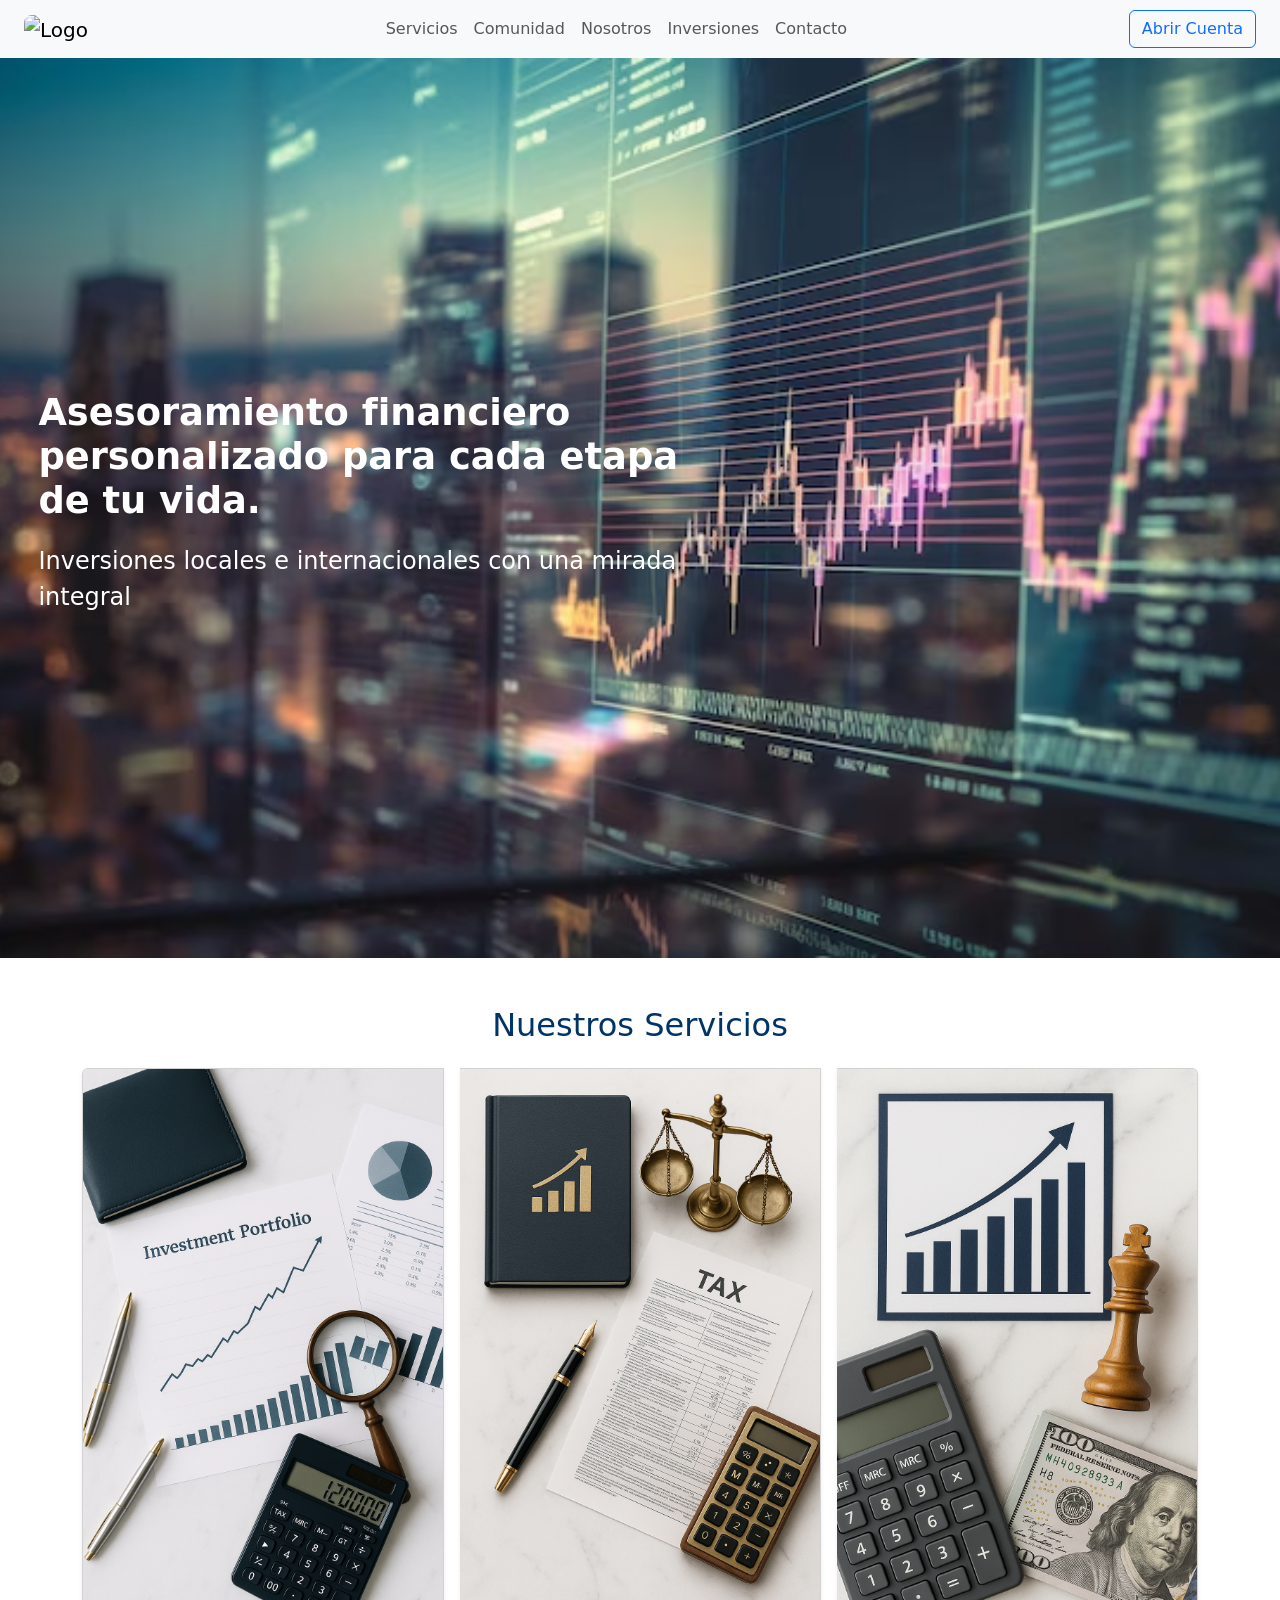
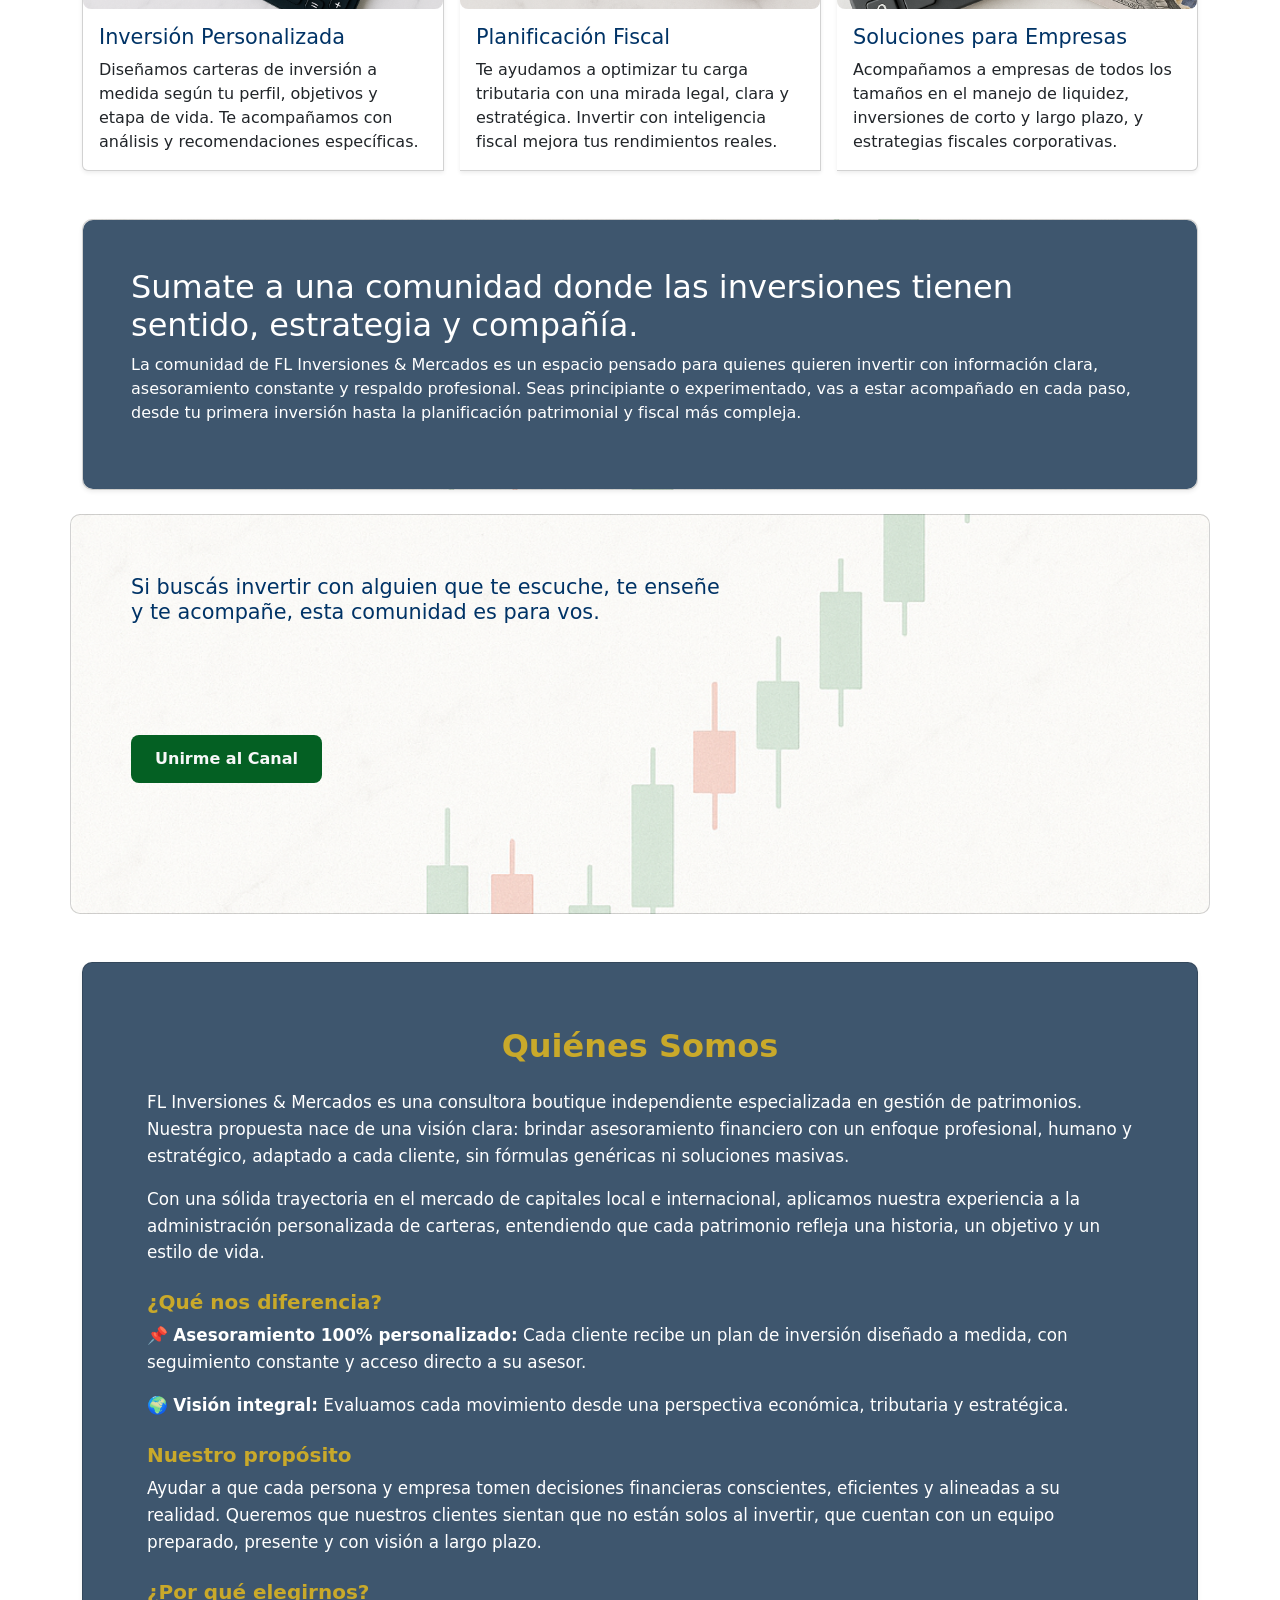
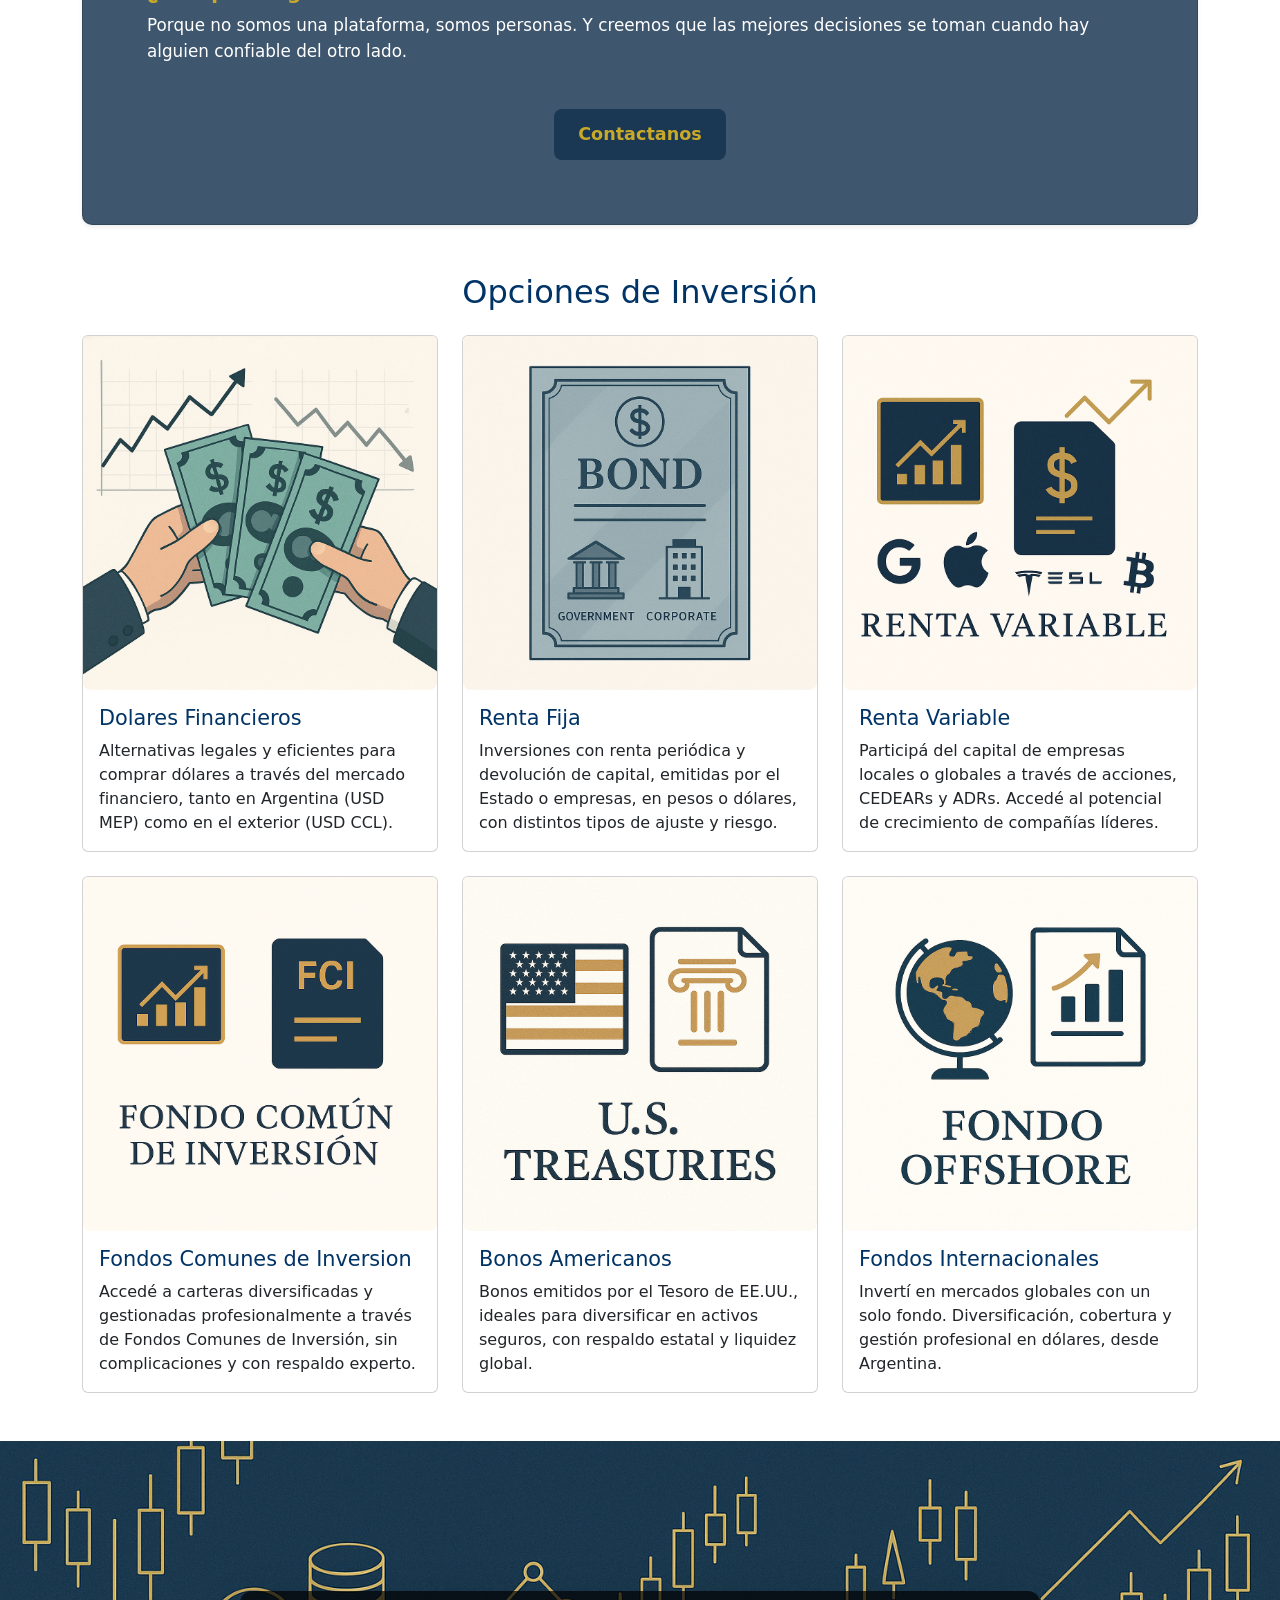
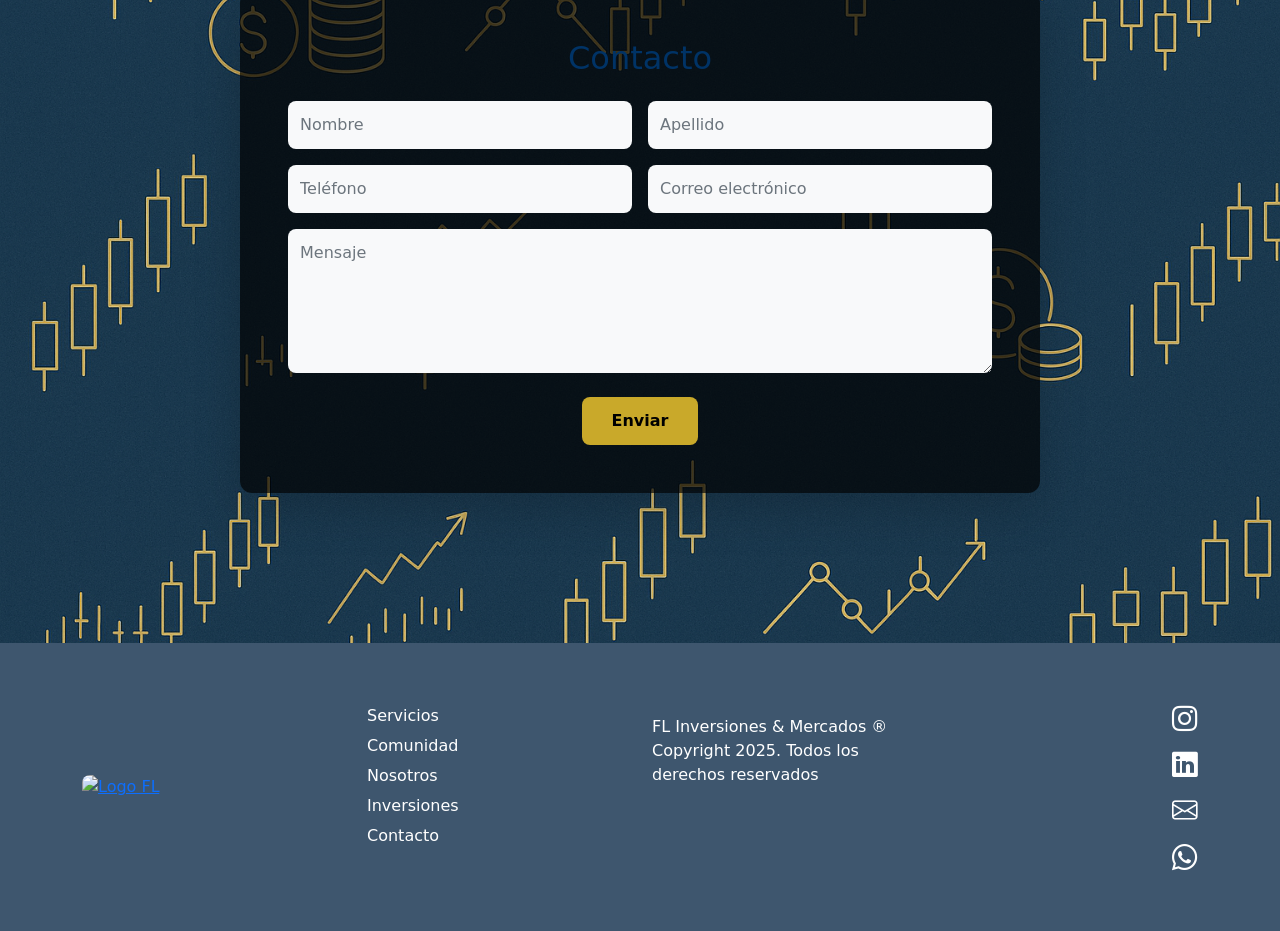
==== index.html @ 56862549 "Add files via upload primer subida" ====
<!DOCTYPE html>
<html lang="es">

<head>
  <meta charset="UTF-8">
  <title>Landing Page</title>
  <meta name="viewport" content="width=device-width, initial-scale=1">
  <link href="https://cdn.jsdelivr.net/npm/bootstrap@5.3.0/dist/css/bootstrap.min.css" rel="stylesheet">
  <link rel="stylesheet" href="https://cdn.jsdelivr.net/npm/bootstrap-icons/font/bootstrap-icons.css">
  <link rel="stylesheet" href="estilos.css">
 


</head>

<body> <!--Contenido visible en la pagina-->

  <!-- Barra de Nvegacion -->
  <nav class="navbar navbar-expand-lg navbar-light bg-light px-4">
    <a class="navbar-brand" href="#"><img src="img/logo.png" alt="Logo" height="50"></a>
    <div class="collapse navbar-collapse justify-content-center">
      <ul class="navbar-nav">
        <li class="nav-item"><a class="nav-link" href="#Servicios">Servicios</a></li>
        <li class="nav-item"><a class="nav-link" href="#Comunidad">Comunidad</a></li>
        <li class="nav-item"><a class="nav-link" href="#Nosotros">Nosotros</a></li>
        <li class="nav-item"><a class="nav-link" href="#Inversiones">Inversiones</a></li>
        <li class="nav-item"><a class="nav-link" href="#Contacto">Contacto</a></li>
      </ul>
    </div>
    <!-- Boton Abrir Cuenta -->
    <a class="btn btn-outline-primary" href="https://www.balanz.com/abrir-cuenta-2.aspx?reference=flanusse@balanz.com"
      target="_blank">Abrir Cuenta</a>
  </nav>

  <!-- HERO con imagen de fondo -->
  <section class="hero d-flex align-items-center">
    <div class="container">
      <div class="hero-text text-white">

        <h1 class="display-4 fw-bold">Asesoramiento financiero personalizado para cada etapa de tu vida.</h1>
        <p class="lead">Inversiones locales e internacionales con una mirada integral</p>


      </div>
  </section>



  <!-- Servicios -->
  <section id="Servicios" class="container my-5">
    <h2 class="text-center mb-4 text-azul">Nuestros Servicios</h2>
    <div class="card-group gap-3">

      <!-- Servicio 1 -->
      <div class="card shadow-sm servicio-card">
        <img src="img/Inversion-personal.png" class="card-img-top" alt="Inversiones">
        <div class="card-body">
          <h5 class="card-title">Inversión Personalizada</h5>
          <p class="card-text">Diseñamos carteras de inversión a medida según tu perfil, objetivos y etapa de vida. Te
            acompañamos con análisis y recomendaciones específicas.</p>
        </div>
      </div>

      <!-- Servicio 2 -->
      <div class="card shadow-sm servicio-card">
        <img src="img/Planificacion-Fiscal.png" class="card-img-top" alt="Asesoramiento">
        <div class="card-body">
          <h5 class="card-title">Planificación Fiscal</h5>
          <p class="card-text">Te ayudamos a optimizar tu carga tributaria con una mirada legal, clara y estratégica.
            Invertir con inteligencia fiscal mejora tus rendimientos reales.</p>
        </div>
      </div>

      <!-- Servicio 3 -->
      <div class="card shadow-sm servicio-card">
        <img src="img/Empresas.png" class="card-img-top" alt="Seguimiento">
        <div class="card-body">
          <h5 class="card-title">Soluciones para Empresas</h5>
          <p class="card-text">Acompañamos a empresas de todos los tamaños en el manejo de liquidez, inversiones de
            corto y largo plazo, y estrategias fiscales corporativas.</p>
        </div>
      </div>
    </div>
  </section>


  </section>

  <!-- Comunidad -->
  <section id="Comunidad" class="container my-5">
    <div class="row g-4">

      <!-- Card 1: Texto plano -->
      <div class="col-12">
        <div class="card card-comunidad-fondo p-5 shadow-sm text-start text-white">
          <h2 class="titulo-comunidad">
            Sumate a una comunidad donde las inversiones tienen sentido, estrategia y compañía.
          </h2>
          <p class="subtitulo-comunidad">
            La comunidad de FL Inversiones & Mercados es un espacio pensado para quienes quieren invertir con
            información clara, asesoramiento constante y respaldo profesional. Seas principiante o experimentado, vas a
            estar acompañado en cada paso, desde tu primera inversión hasta la planificación patrimonial y fiscal más
            compleja.
          </p>
        </div>
      </div>

      <!-- Card 2: Imagen de fondo con texto y botones -->
      <div class="card card-comunidad-editable">
        <div class="contenido-flexible">
          <h3 class="titulo-flexible">Si buscás invertir con alguien que te escuche, te enseñe y te acompañe, esta
            comunidad es para vos.</h3>
          <a href="https://whatsapp.com/channel/0029Vb5Hm7iInlqJGwqTW40t" class="btn boton-flexible">Unirme al Canal</a>
        </div>
      </div>


  </section>




  <!-- Nosotros -->
<section id="Nosotros" class="container my-5">
  <div class="card p-5 shadow-sm nosotros-card text-white">
    <div class="card-body">
      <h2 class="text-center mb-4">Quiénes Somos</h2>
      <p>
        FL Inversiones & Mercados es una consultora boutique independiente especializada en gestión de patrimonios. Nuestra propuesta nace de una visión clara: brindar asesoramiento financiero con un enfoque profesional, humano y estratégico, adaptado a cada cliente, sin fórmulas genéricas ni soluciones masivas.
      </p>
      <p>
        Con una sólida trayectoria en el mercado de capitales local e internacional, aplicamos nuestra experiencia a la administración personalizada de carteras, entendiendo que cada patrimonio refleja una historia, un objetivo y un estilo de vida.
      </p>
      <h5 class="mt-4">¿Qué nos diferencia?</h5>
      <p>📌 <strong>Asesoramiento 100% personalizado:</strong> Cada cliente recibe un plan de inversión diseñado a medida, con seguimiento constante y acceso directo a su asesor.</p>
      <p>🌍 <strong>Visión integral:</strong> Evaluamos cada movimiento desde una perspectiva económica, tributaria y estratégica.</p>

      <h5 class="mt-4">Nuestro propósito</h5>
      <p>
        Ayudar a que cada persona y empresa tomen decisiones financieras conscientes, eficientes y alineadas a su realidad. Queremos que nuestros clientes sientan que no están solos al invertir, que cuentan con un equipo preparado, presente y con visión a largo plazo.
      </p>

      <h5 class="mt-4">¿Por qué elegirnos?</h5>
      <p>
        Porque no somos una plataforma, somos personas. Y creemos que las mejores decisiones se toman cuando hay alguien confiable del otro lado.
      </p>

      <div class="text-center mt-4">
        <a href="#Contacto" class="btn btn-contacto-seccion">Contactanos</a>

      </div>
    </div>
  </div>
</section>





  <!-- Inversiones -->
  <section id="Inversiones" class="container my-5">
    <h2 class="text-center mb-4 text-azul">Opciones de Inversión</h2>
    <div class="row g-4">

      <!-- CARD 1 -->
      <div class="col-md-4">
        <div class="card inversion-card h-100" data-bs-toggle="modal" data-bs-target="#modal1">
          <img src="img/Moneda.png" class="card-img-top" alt="Inversión 1">
          <div class="card-body">
            <h5 class="card-title">Dolares Financieros</h5>
            <p class="card-text">Alternativas legales y eficientes para comprar dólares a través del mercado financiero,
              tanto en Argentina (USD MEP) como en el exterior (USD CCL).</p>
          </div>
        </div>
      </div>


      <!-- CARD 2 -->
      <div class="col-md-4">
        <div class="card inversion-card h-100" data-bs-toggle="modal" data-bs-target="#modal2">
          <img src="img/Renta-Fina.png" class="card-img-top" alt="Inversión 2">
          <div class="card-body">
            <h5 class="card-title">Renta Fija</h5>
            <p class="card-text">Inversiones con renta periódica y devolución de capital, emitidas por el Estado o
              empresas, en pesos o dólares, con distintos tipos de ajuste y riesgo.</p>
          </div>
        </div>
      </div>


      <!-- CARD 3 -->
      <div class="col-md-4">
        <div class="card inversion-card h-100" data-bs-toggle="modal" data-bs-target="#modal3">
          <img src="img/Renta-variable.png" class="card-img-top" alt="Inversión 3">
          <div class="card-body">
            <h5 class="card-title">Renta Variable</h5>
            <p class="card-text">Participá del capital de empresas locales o globales a través de acciones, CEDEARs y
              ADRs. Accedé al potencial de crecimiento de compañías líderes.</p>
          </div>
        </div>
      </div>


      <!-- CARD 4 -->
      <div class="col-md-4">
        <div class="card inversion-card h-100" data-bs-toggle="modal" data-bs-target="#modal4">
          <img src="img/FCI.png" class="card-img-top" alt="Inversión 4">
          <div class="card-body">
            <h5 class="card-title">Fondos Comunes de Inversion</h5>
            <p class="card-text">Accedé a carteras diversificadas y gestionadas profesionalmente a través de Fondos
              Comunes de Inversión, sin complicaciones y con respaldo experto.</p>
          </div>
        </div>
      </div>


      <!-- CARD 5 -->
      <div class="col-md-4">
        <div class="card inversion-card h-100" data-bs-toggle="modal" data-bs-target="#modal5">
          <img src="img/Treasuriespng.png" class="card-img-top" alt="Inversión 5">
          <div class="card-body">
            <h5 class="card-title">Bonos Americanos</h5>
            <p class="card-text">Bonos emitidos por el Tesoro de EE.UU., ideales para diversificar en activos seguros,
              con respaldo estatal y liquidez global.</p>
          </div>
        </div>
      </div>


      <!-- CARD 6 -->
      <div class="col-md-4">
        <div class="card inversion-card h-100" data-bs-toggle="modal" data-bs-target="#modal6">
          <img src="img/FCI-off.png" class="card-img-top" alt="Inversión 6">
          <div class="card-body">
            <h5 class="card-title">Fondos Internacionales</h5>
            <p class="card-text">Invertí en mercados globales con un solo fondo. Diversificación, cobertura y gestión
              profesional en dólares, desde Argentina.</p>
          </div>
        </div>
      </div>
    </div>
    <!-- Modal Dolares Financieros 1 -->
    <div class="modal fade" id="modal1" tabindex="-1" aria-hidden="true">
      <div class="modal-dialog modal-lg modal-dialog-centered">
        <div class="modal-content">
          <div class="modal-header">
            <h5 class="modal-title">Dolar Meps</h5>
            <button type="button" class="btn-close" data-bs-dismiss="modal" aria-label="Cerrar"></button>
          </div>
          <div class="modal-body">
            <p>La compra de USD MEP y USD CCL permite acceder a dólares de forma legal y segura mediante el mercado de
              capitales.
              Con USD MEP, se compran bonos en pesos y se venden en dólares en el país, obteniendo divisas a una
              cotización financiera competitiva.
              En el caso del USD CCL, se utiliza el mismo mecanismo pero con venta en el exterior, permitiendo
              transferir los dólares a cuentas fuera del país.
              Ambas opciones son herramientas clave para dolarizar ahorros, sortear restricciones cambiarias y
              gestionar el capital con mayor libertad y eficiencia.</p>
          </div>
        </div>
      </div>
    </div>

    <!-- Modal Dolares Financieros 1 -->
    <div class="modal fade" id="modal1" tabindex="-1" aria-hidden="true">
      <div class="modal-dialog modal-lg modal-dialog-centered">
        <div class="modal-content">
          <div class="modal-header">
            <h5 class="modal-title">Bonos Soberanos</h5>
            <button type="button" class="btn-close" data-bs-dismiss="modal" aria-label="Cerrar"></button>
          </div>
          <div class="modal-body">
            <p>La compra de USD MEP y USD CCL permite acceder a dólares de forma legal y segura mediante el mercado de
              capitales.
              Con USD MEP, se compran bonos en pesos y se venden en dólares en el país, obteniendo divisas a una
              cotización financiera competitiva.
              En el caso del USD CCL, se utiliza el mismo mecanismo pero con venta en el exterior, permitiendo
              transferir los dólares a cuentas fuera del país.
              Ambas opciones son herramientas clave para dolarizar ahorros, sortear restricciones cambiarias y
              gestionar el capital con mayor libertad y eficiencia.</p>
          </div>
        </div>
      </div>
    </div>
    <!-- Modal Dolares Financieros 2 -->
    <div class="modal fade" id="modal2" tabindex="-1" aria-hidden="true">
      <div class="modal-dialog modal-lg modal-dialog-centered">
        <div class="modal-content">
          <div class="modal-header">
            <h5 class="modal-title">Bonos Soberanos</h5>
            <button type="button" class="btn-close" data-bs-dismiss="modal" aria-label="Cerrar"></button>
          </div>
          <div class="modal-body">
            <p>Los instrumentos de renta fija son una herramienta clave para quienes buscan previsibilidad,
              rentabilidad y respaldo. Emitidos por entidades públicas (como el Estado nacional, provincias o
              municipios) o privadas (Obligaciones Negociables), estos activos ofrecen pagos periódicos de intereses
              —conocidos como cupones— y la devolución del capital invertido al vencimiento o en cuotas.
              Se pueden estructurar en diferentes monedas (pesos o dólares) y con diversos mecanismos de ajuste:

              Badlar, atado a tasas de depósitos a plazo fijo.
              CER, que se actualiza por inflación.
              Dollar Linked, vinculado al tipo de cambio oficial.
              Hard Dollar, con pagos en dólares sin ajuste.
              También varían en su frecuencia de pago (trimestral o semestral) y en su esquema de amortización (total
              al vencimiento o en tramos).
              Es un tipo de inversión ideal para construir una base sólida de ingresos periódicos y balancear carteras
              con un enfoque estratégico.</p>
          </div>
        </div>
      </div>
    </div>
    <!-- Modal Dolares Financieros 3 -->
    <div class="modal fade" id="modal3" tabindex="-1" aria-hidden="true">
      <div class="modal-dialog modal-lg modal-dialog-centered">
        <div class="modal-content">
          <div class="modal-header">
            <h5 class="modal-title">Acciones y Cedears</h5>
            <button type="button" class="btn-close" data-bs-dismiss="modal" aria-label="Cerrar"></button>
          </div>
          <div class="modal-body">
            <p>Los activos de renta variable representan una participación en el capital de una empresa y permiten al
              inversor compartir sus resultados económicos, tanto en forma de dividendos como en la valorización del
              activo.
              La acción es el instrumento más representativo de esta categoría, otorgando además derechos políticos
              (como voto en asambleas) sobre la compañía emisora.
              Para acceder a mercados internacionales desde Argentina, existen instrumentos equivalentes como:

              CEDEARs (Certificados de Depósito Argentinos): representan acciones de empresas extranjeras, pero se
              negocian en pesos en el mercado local. Son emitidos por bancos argentinos y permiten diversificar sin
              necesidad de abrir cuentas en el exterior.
              ADRs (American Depositary Receipts): representan acciones de empresas no estadounidenses y se negocian en
              dólares en los mercados de EE.UU., permitiendo a inversores norteamericanos (y globales) operar compañías
              extranjeras con facilidad.
              Un concepto importante es el ratio de conversión, que indica cuántas acciones reales están representadas
              por cada CEDEAR o ADR, y que influye directamente en su precio y comportamiento.
              La renta variable es una herramienta clave para quienes buscan crecimiento de capital a mediano y largo
              plazo, con la posibilidad de diversificar entre sectores, regiones y monedas.</p>
          </div>
        </div>
      </div>
    </div>

    <!-- Modal Dolares Financieros 4 -->
    <div class="modal fade" id="modal4" tabindex="-1" aria-hidden="true">
      <div class="modal-dialog modal-lg modal-dialog-centered">
        <div class="modal-content">
          <div class="modal-header">
            <h5 class="modal-title">Fondo Comun de Inversion</h5>
            <button type="button" class="btn-close" data-bs-dismiss="modal" aria-label="Cerrar"></button>
          </div>
          <div class="modal-body">
            <p>Los Fondos Comunes de Inversión (FCI) son instrumentos que permiten a múltiples inversores reunir su
              capital en un solo vehículo, el cual es gestionado por profesionales especializados. Estos fondos
              invierten en distintos activos —como bonos, acciones, instrumentos del mercado local e internacional o
              incluso bienes reales— según una estrategia previamente definida.
              El principal beneficio para el inversor es acceder a carteras diversificadas, con bajo monto inicial, y
              delegar la gestión activa de esos activos a sociedades gerentes, que se encargan de:

              Definir la estrategia y política de inversión.
              Seleccionar activos con criterios de riesgo/rentabilidad.
              Administrar el portafolio día a día.
              Cumplir con las normas regulatorias vigentes.
              Los FCI son ideales para quienes buscan delegar la gestión financiera en manos expertas, con la
              tranquilidad de que su capital está diversificado y bajo supervisión profesional.
              Existen opciones en pesos o en dólares, con distintos horizontes y perfiles de riesgo, lo que los
              convierte en una excelente herramienta tanto para perfiles conservadores como para estrategias más
              agresivas o de cobertura.</p>
          </div>
        </div>
      </div>
    </div>

    <!-- Modal Dolares Financieros 5 -->
    <div class="modal fade" id="modal5" tabindex="-1" aria-hidden="true">
      <div class="modal-dialog modal-lg modal-dialog-centered">
        <div class="modal-content">
          <div class="modal-header">
            <h5 class="modal-title">Treasuries</h5>
            <button type="button" class="btn-close" data-bs-dismiss="modal" aria-label="Cerrar"></button>
          </div>
          <div class="modal-body">
            <p>
            <p>Los Bonos del Tesoro de Estados Unidos (Treasurys) son instrumentos de renta fija emitidos por el
              gobierno estadounidense para financiar su gasto público. Se consideran uno de los activos más seguros del
              mundo, gracias al respaldo directo del Tesoro de EE.UU. y a su alta liquidez en los mercados
              internacionales.
              Existen distintos plazos de vencimiento, desde letras a corto plazo (T-Bills) hasta bonos de largo plazo
              (T-Notes y T-Bonds), lo que permite adaptarlos a diferentes estrategias según horizonte y perfil de
              riesgo.

              Incorporar Treasurys en una cartera permite:
              Acceder a un activo refugio en contextos de volatilidad.
              Cobertura en dólares con riesgo crediticio mínimo.
              Obtener ingresos por cupones en una de las monedas más estables a nivel global.
              Es una herramienta clave para quienes buscan preservar capital en dólares y equilibrar carteras expuestas
              a economías emergentes.</p>
            </p>
          </div>
        </div>
      </div>
    </div>

    <!-- Modal Dolares Financieros 6 -->
    <div class="modal fade" id="modal6" tabindex="-1" aria-hidden="true">
      <div class="modal-dialog modal-lg modal-dialog-centered">
        <div class="modal-content">
          <div class="modal-header">
            <h5 class="modal-title">Fondo OFF</h5>
            <button type="button" class="btn-close" data-bs-dismiss="modal" aria-label="Cerrar"></button>
          </div>
          <div class="modal-body">
            <p>Un Fondo Común de Inversión Global (off) permite acceder a una cartera diversificada de activos
              internacionales —bonos, acciones, ETFs o instrumentos estructurados— gestionada por profesionales, sin
              necesidad de abrir cuentas en el exterior ni operar directamente en otros mercados.
              Este tipo de fondo brinda exposición a diferentes regiones, sectores y monedas, lo que ayuda a:

              Reducir el riesgo local,
              Proteger el capital frente a la inflación o devaluación, y
              Aprovechar oportunidades globales con eficiencia operativa y fiscal.
              Ideal para inversores que buscan diversificación internacional, cobertura cambiaria o simplemente
              potenciar su cartera con una mirada más amplia del mercado global.
              El FCI Global (offshore) es una herramienta estratégica para construir una cartera robusta, balanceada y
              alineada a tendencias mundiales, manteniendo siempre la simplicidad operativa de un fondo local.</p>
          </div>
        </div>
      </div>
    </div>



    </div>
  </section>

  </section>





  <!-- Contacto -->
 <section id="Contacto" class="contacto-section d-flex align-items-center justify-content-center">
  <div class="container formulario-contacto p-5 shadow-lg">
    <h2 class="text-center mb-4 text-azul">Contacto</h2>
    <form>
      <div class="row g-3">
        <div class="col-md-6">
          <input type="text" class="form-control" placeholder="Nombre" name="nombre" required>
        </div>
        <div class="col-md-6">
          <input type="text" class="form-control" placeholder="Apellido" name="apellido" required>
        </div>
        <div class="col-md-6">
          <input type="tel" class="form-control" placeholder="Teléfono" name="telefono" required>
        </div>
        <div class="col-md-6">
          <input type="email" class="form-control" placeholder="Correo electrónico" name="correo" required>
        </div>
        <div class="col-12">
          <textarea class="form-control" rows="5" placeholder="Mensaje" name="mensaje" required></textarea>
        </div>
      </div>
      <div class="text-center mt-4">
        <button type="submit" class="btn btn-enviar">Enviar</button>
      </div>
    </form>
  </div>
</section>





 <!-- FOOTER -->
<footer class="footer text-white py-5">
  <div class="container">
    <div class="row text-center text-md-start">
      
      <!-- Columna 1: Logo -->
      <!-- Columna 1: Logo centrado en su columna -->
       <div class="col-12 col-md-3 mb-4 mb-md-0 d-flex align-items-center justify-content-center justify-content-md-start">
        <a href="#"><img src="img/logo.png" alt="Logo FL" class="footer-logo"></a>
      </div>


      <!-- Columna 2: Secciones -->
      <div class="col-12 col-md-3 mb-4 mb-md-0 d-flex align-items-center justify-content-center justify-content-md-start">
        <ul class="list-unstyled">
          <li><a href="#servicios" class="footer-link">Servicios</a></li>
          <li><a href="#Comunidad" class="footer-link">Comunidad</a></li>
          <li><a href="#Nosotros" class="footer-link">Nosotros</a></li>
          <li><a href="#Inversiones" class="footer-link">Inversiones</a></li>
          <li><a href="#Contacto" class="footer-link">Contacto</a></li>
        </ul>
      </div>

      <!-- Columna 3: Título y subtítulo -->
      <div class="col-12 col-md-3 mb-4 mb-md-0 text-center text-md-start">
        <p class="mt-4">FL Inversiones & Mercados ® Copyright 2025. Todos los derechos reservados</p>
      </div>

      <!-- Columna 4: Redes sociales -->
 <div class="col-12 col-md-3 text-center text-md-end d-flex flex-column align-items-center align-items-md-end">
  <div class="social-icons-vertical mt-2">
    <a href="https://www.instagram.com/" target="_blank" class="d-block mb-2"><i class="bi bi-instagram"></i></a>
    <a href="https://www.linkedin.com/" target="_blank" class="d-block mb-2"><i class="bi bi-linkedin"></i></a>
    <a href="mailto:info@flinversiones.com" class="d-block mb-2"><i class="bi bi-envelope"></i></a>
    <a href="https://wa.me/5491112345678" target="_blank" class="d-block"><i class="bi bi-whatsapp"></i></a>
  </div>
</div>


    </div>
  </div>
</footer>






  <script src="https://cdn.jsdelivr.net/npm/bootstrap@5.3.0/dist/js/bootstrap.bundle.min.js"></script>


</body>

</html>
---- estilos.css ----
/* Footer + Logo */
   .card h3 {
      color: #003366;
    }
    .footer {
      background-color: #003366;
      color: white;
      padding: 20px;
      text-align: center;
    }
    img {
      width: 100%;
      border-radius: 8px;
    }
    html {
  scroll-behavior: smooth;
}


/* Barra Navegador */
.navbar-brand img {
  height: 50px;
  width: auto;
}
html {
  scroll-behavior: smooth;
}




/* Pantalla Inicial (HERO) */
.hero {
  height: 100vh;
  background: url("img/pantalla-trafico.jpg") no-repeat center center;
  background-size: cover;
  position: relative;
  color: white;
   padding: 60px 20px;
  text-align: center;
}
.hero h1 {
  font-size: 2.3em;
  margin-bottom: 20px;
  text-align: left;
}
.hero p {
  font-size: 1.5em;
  text-align: left;
}
.hero-text {
  position: absolute;
  top: 45%;
  left: 3%;
  transform: translateY(-30%);
  max-width: 50%;
}


/* SERVICIOS */
.servicio-card {
  transition: transform 0.3s ease, box-shadow 0.3s ease;
}
.servicio-card:hover {
  transform: scale(1.03);
  box-shadow: 0 0 20px rgba(0, 0, 0, 0.2);
}
/* Color Titulo Servicio */
.text-azul {
  color: #003366;
}
/* Títulos de las tarjetas */
.card-title {
  color: #003366;
  font-size: 1.3em;
}
/* Hover suave */
.servicio-card {
  transition: transform 0.3s ease, box-shadow 0.3s ease;
}
.servicio-card:hover {
  transform: scale(1.03);
  box-shadow: 0 0 20px rgba(0, 0, 0, 0.2);
}


/* COMUNIDAD */
/* Card 1: texto plano */
.card-comunidad-fondo {
  background: url("img/Servicios-marmolado.png") no-repeat center center;
  background-size: cover;
  border-radius: 10px;
  position: relative;
  color: white;
}

/* Asegura legibilidad */
.card-comunidad-fondo::before {
  content: "";
  position: absolute;
  top: 0; left: 0; right: 0; bottom: 0;
  background-color: #3e566e; /* oscurece el fondo para que se lea bien el texto */
  border-radius: 10px;
  z-index: 1;
}

.card-comunidad-fondo > * {
  position: relative;
  z-index: 2;
}


/* Card 2: fondo con contenido */
.card-comunidad-editable {
  background: url("img/Servicios-marmolado.png") no-repeat center center;
  background-size: cover;
  height: 400px;
  border-radius: 10px;
  position: relative;
  color: white;
  padding: 60px;
  display: flex;
  align-items: flex-start;   /* vertical: start | center | end */
  justify-content: flex-start; /* horizontal: start | center | end */
}

.contenido-flexible {
  max-width: 600px;
  /* Mover el bloque completo con márgenes */
  margin-top: 0;
  margin-left: 0;
}

/* Título editable */
.titulo-flexible {
  font-size: 1.3rem;
  color: #fff;              /* Cambiá color acá */
  text-align: left;         /* left | center | right */
  margin-bottom: 10px;
}

/* Botón editable */
.boton-flexible {
  background-color: #046023;      /* Cambiá color */
  color: #f8f8f8;
  padding: 12px 24px;
  font-size: 1rem;
  font-weight: bold;
  border: none;
  border-radius: 8px;
  text-decoration: none;
  display: inline-block;
  transition: background-color 0.3s ease;
  margin-top: 100px;
}
.boton-flexible {
  margin-left: 0px; /* mueve hacia la derecha */
}
.boton-flexible:hover {
  background-color: #03b226;
  color: #000;
}




/* NOSOTROS */
.nosotros-card {
  background-color: #3e566e; /* Azul petróleo oscuro */
  color: white;
  border-radius: 10px;
  line-height: 1.6;
  padding: 40px;
  box-shadow: 0 6px 20px rgba(0, 0, 0, 0.2);
}

.nosotros-card h2,
.nosotros-card h5 {
  color: #c9a92a;
  font-weight: bold;
  text-align: left;
}

.nosotros-card p {
  font-size: 1.05rem;
  margin-bottom: 1rem;
  text-align: left;
}

/* Boton Nosotros - Contacto */
.btn-contacto-seccion { 
  background-color: #1a3753;;     /* Azul Bootstrap */
  color: #c9a92a;
  padding: 12px 24px;
  font-size: 1.1rem;
  font-weight: bold;
  border: none;
  border-radius: 8px;
  text-decoration: none;
  display: inline-block;
  margin-top: 20px;
  transition: background-color 0.3s ease;
}

.btn-contacto-seccion:hover {
  background-color: #0056b3;
  color: white;
}




/* INVERSIONES */
.inversion-card {
  cursor: pointer;
  transition: transform 0.3s ease, box-shadow 0.3s ease;
}

.inversion-card:hover {
  transform: scale(1.03);
  box-shadow: 0 6px 20px rgba(0, 0, 0, 0.15);
}





/* CONTACTO */
.contacto-section {
  background: url("img/Fondo-Contacto.png") no-repeat center center;
  background-size: cover;
  padding-top: 150px;
  padding-bottom: 150px;
}

.formulario-contacto {
  background-color: rgba(0, 0, 0, 0.7);
  border-radius: 12px;
  color: white;
  max-width: 800px;
  width: 100%;
}

.formulario-contacto input,
.formulario-contacto textarea {
  background-color: #f8f9fa;
  border: none;
  border-radius: 8px;
  padding: 12px;
  font-size: 1rem;
  width: 100%;
}

.formulario-contacto input::placeholder,
.formulario-contacto textarea::placeholder {
  color:#6c757d;
}

.btn-enviar {
  background-color: #c9a92a;
  color: #000;
  font-weight: bold;
  padding: 12px 30px;
  border-radius: 8px;
  border: none;
  transition: background-color 0.3s ease;
}

.btn-enviar:hover {
  background-color: #e6b800;
}




/* FOOTER */
.footer {
  background-color: #3e566e;
  padding-top: 20px;
  padding-bottom: 20px;
}


.footer-logo {
  height: 120px; /* más chico */
  width: auto;
}

.footer-link {
  color: white;
  text-decoration: none;
  display: block;
  margin-bottom: 6px;
  font-size: 1,2rem;
}

.footer-link:hover {
   color: #ffcc00;
}

.social-icons-vertical a {
  color: white;
  font-size: 1.6rem;
  transition: color 0.3s;
  text-align: center;
   margin-bottom: 6px; /* bajás el espacio entre íconos */
}

.social-icons-vertical a:hover {
  color: #ffcc00;
}
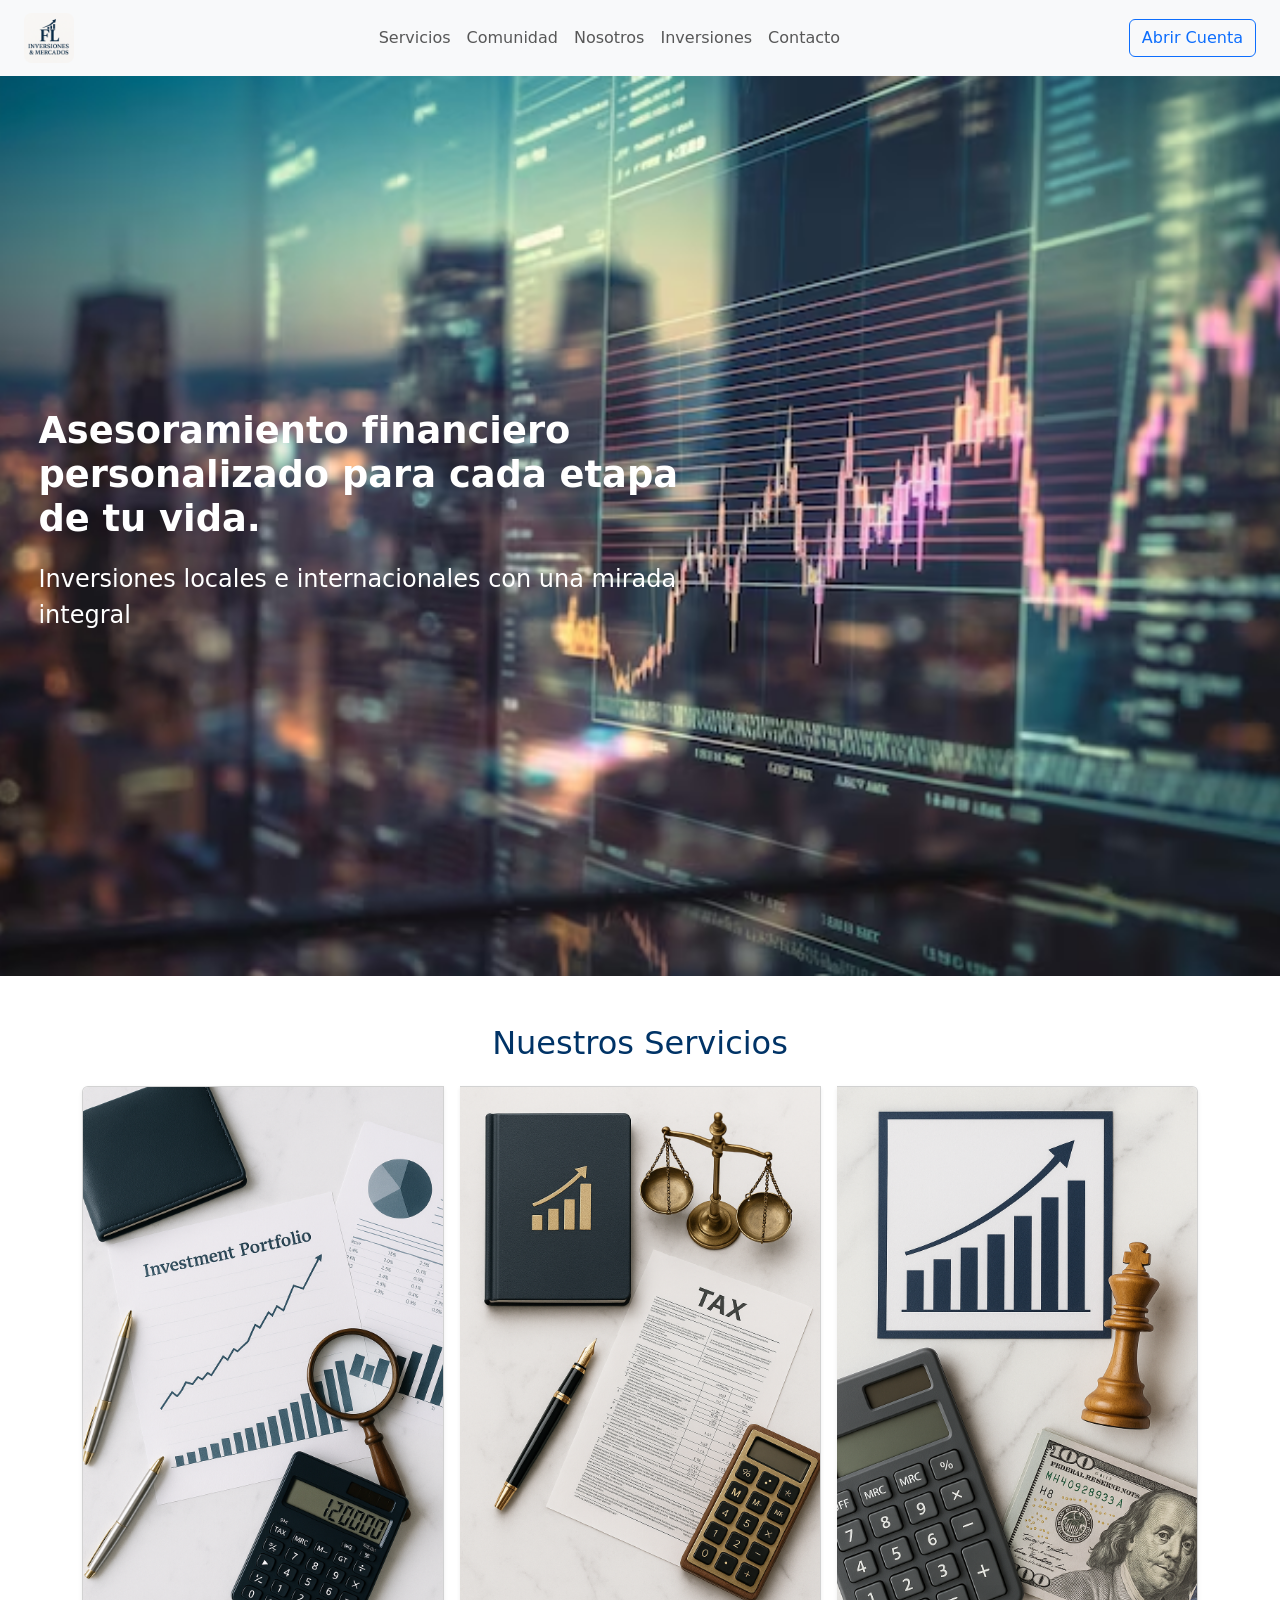
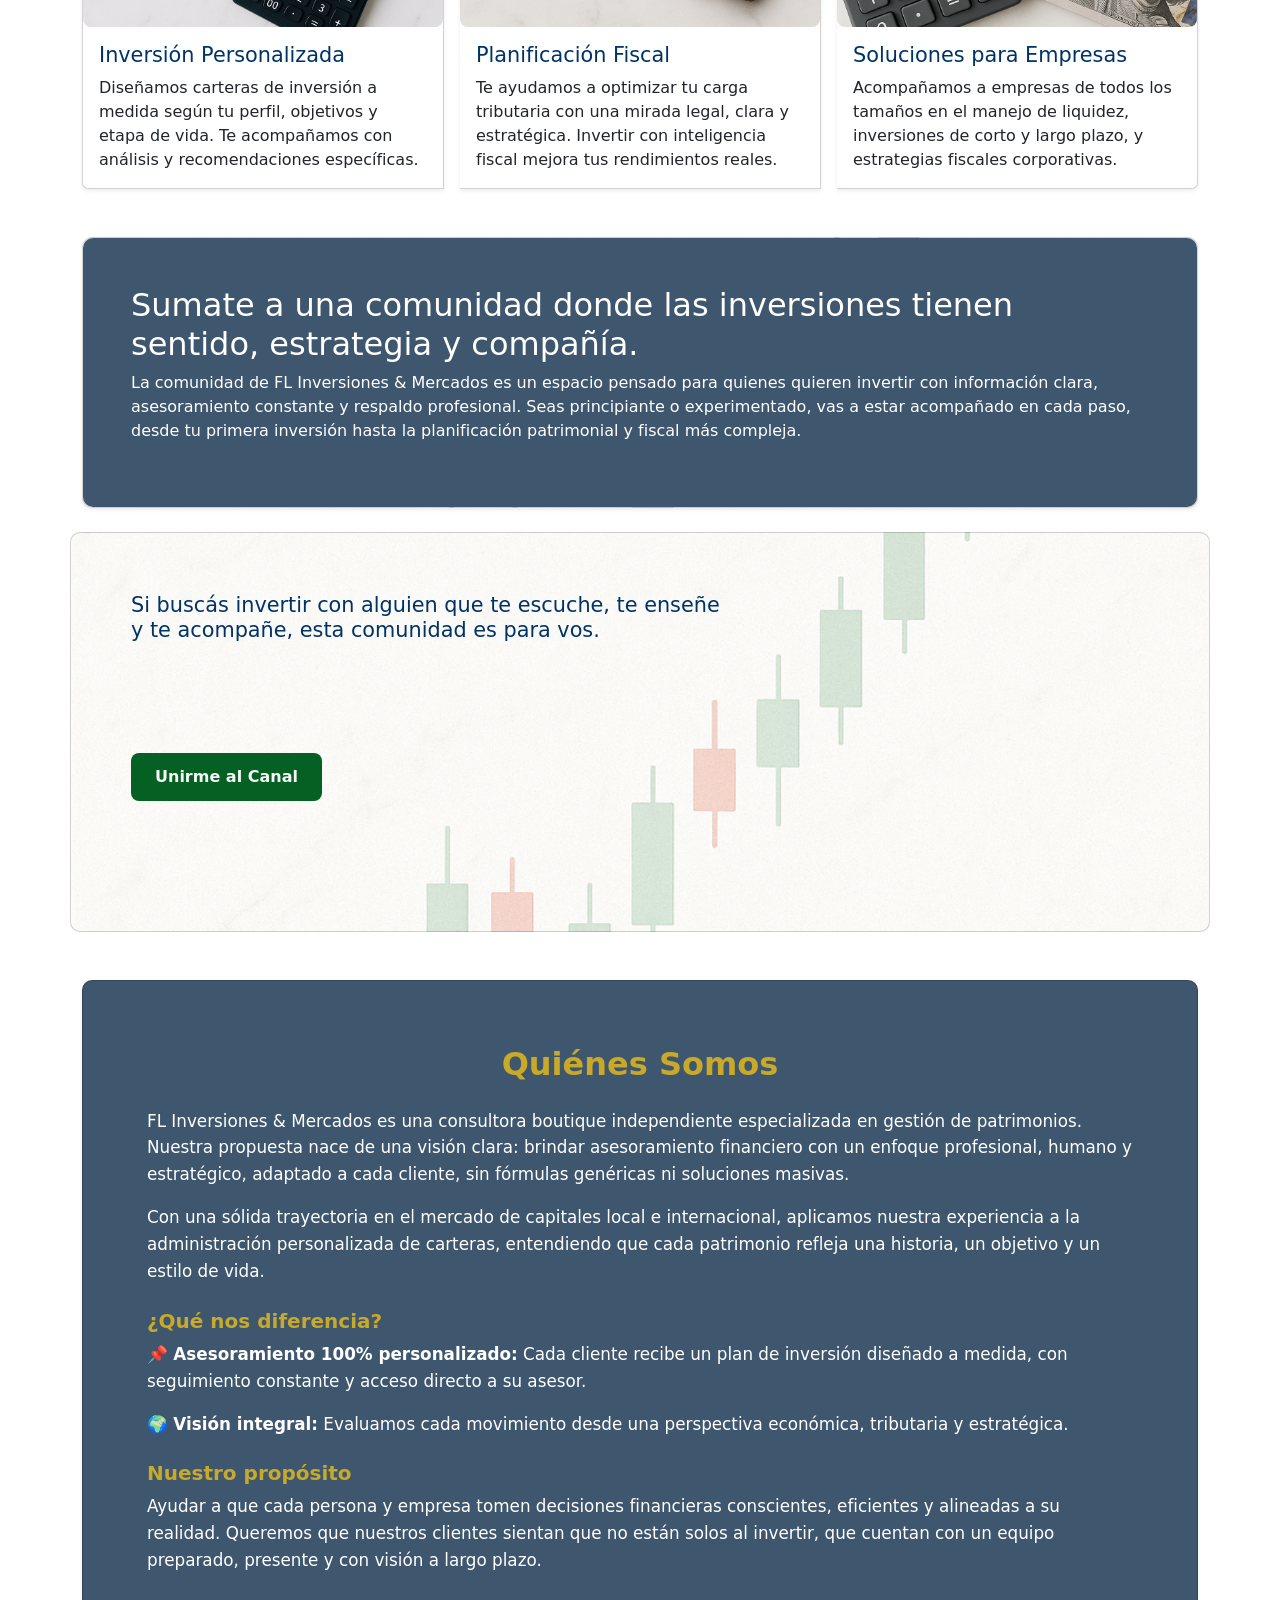
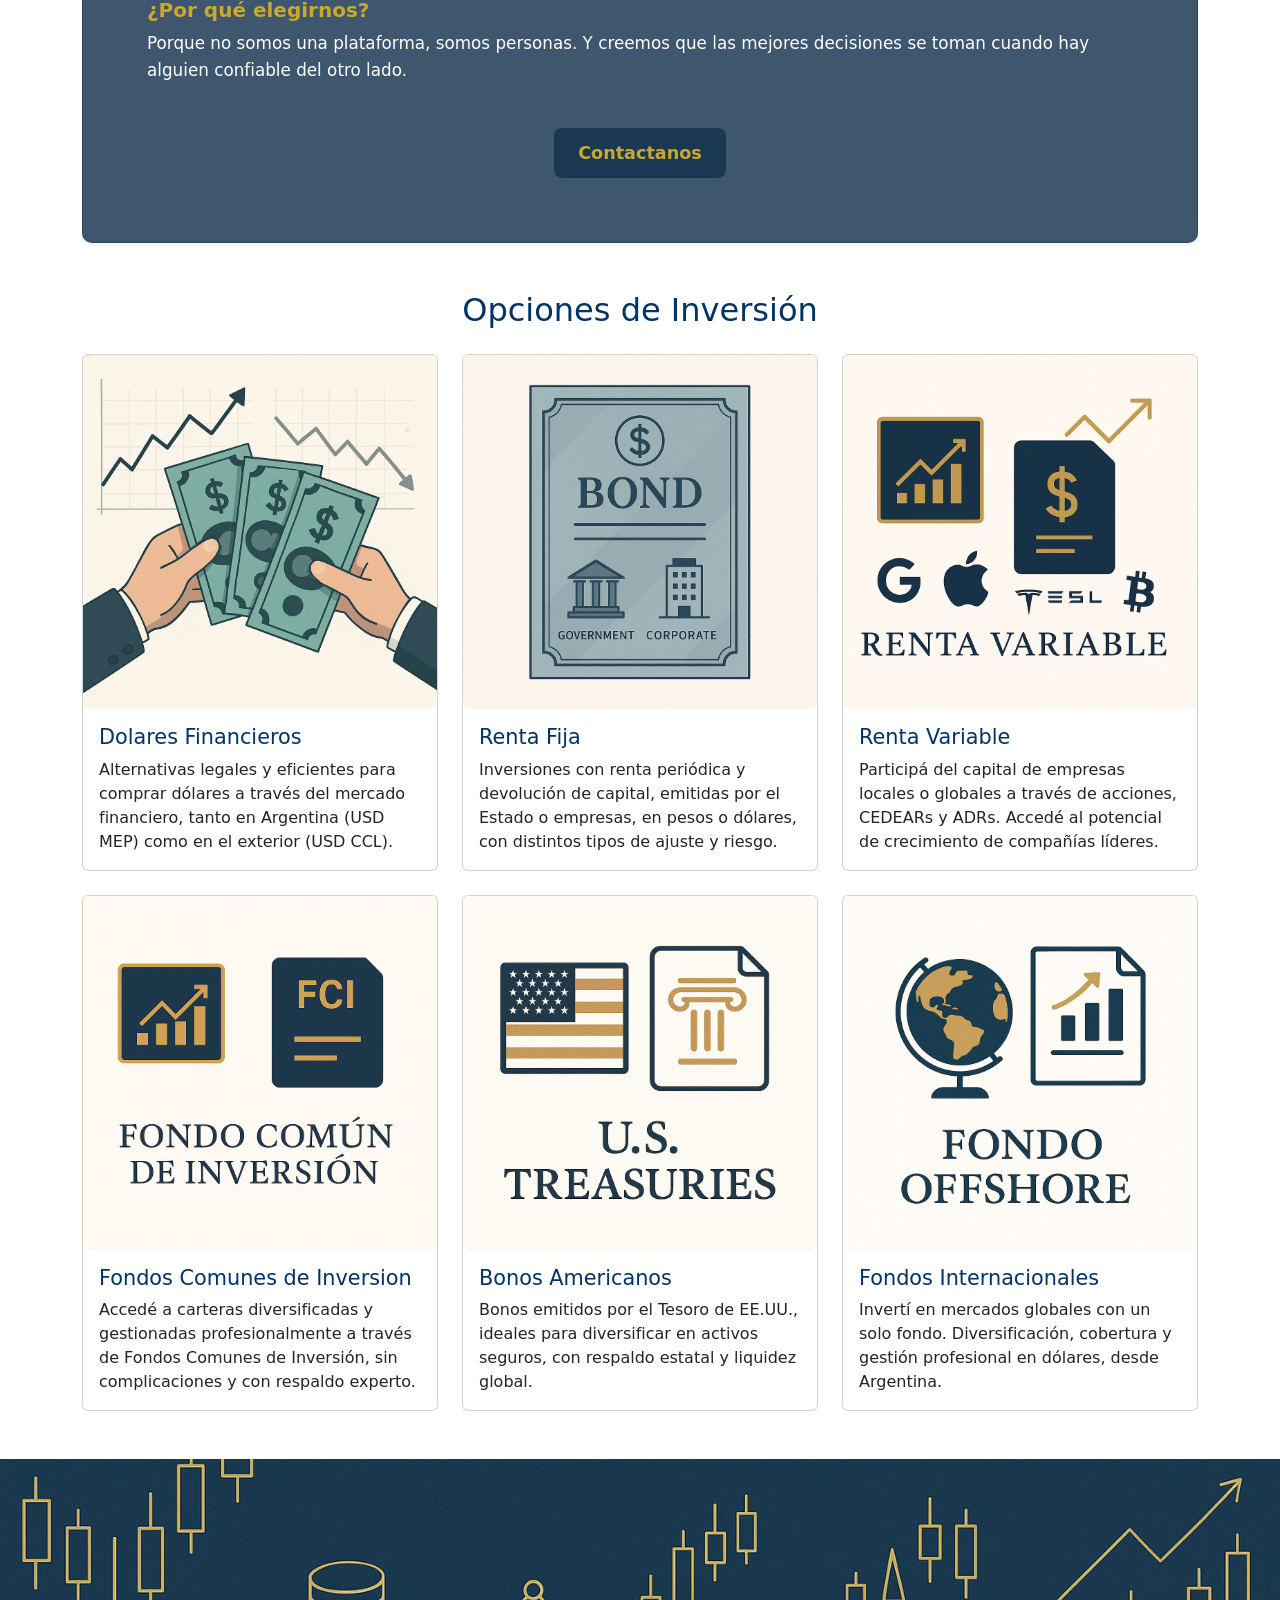
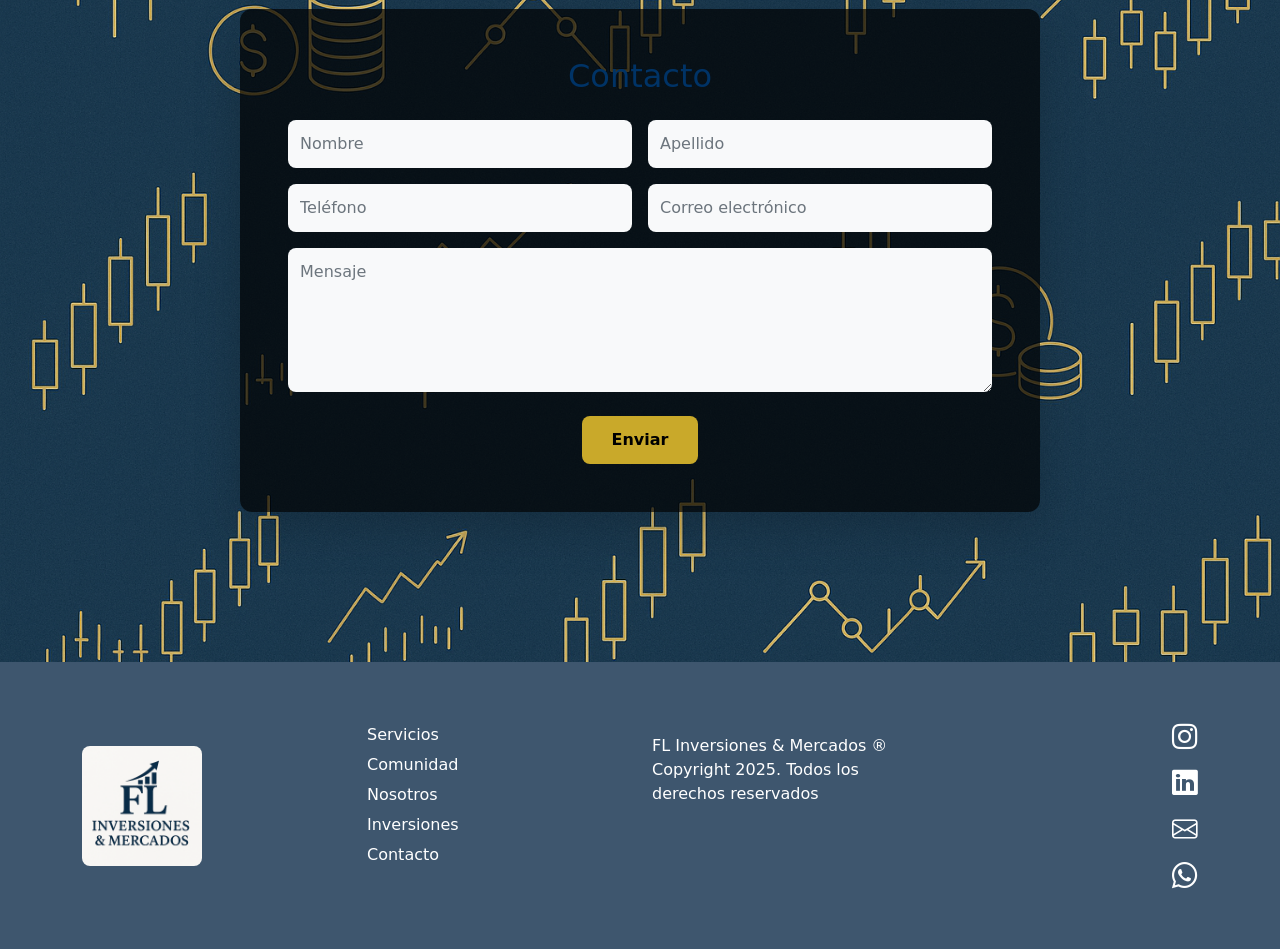
==== commit ebf70a18: "Add files via upload" ====
--- a/index.html
+++ b/index.html
@@ -17,7 +17,7 @@
 
   <!-- Barra de Nvegacion -->
   <nav class="navbar navbar-expand-lg navbar-light bg-light px-4">
-    <a class="navbar-brand" href="#"><img src="img/logo.png" alt="Logo" height="50"></a>
+    <a class="navbar-brand" href="#"><img src="img/Logo.png" alt="Logo" height="50"></a>
     <div class="collapse navbar-collapse justify-content-center">
       <ul class="navbar-nav">
         <li class="nav-item"><a class="nav-link" href="#Servicios">Servicios</a></li>
@@ -478,7 +478,7 @@
       <!-- Columna 1: Logo -->
       <!-- Columna 1: Logo centrado en su columna -->
        <div class="col-12 col-md-3 mb-4 mb-md-0 d-flex align-items-center justify-content-center justify-content-md-start">
-        <a href="#"><img src="img/logo.png" alt="Logo FL" class="footer-logo"></a>
+        <a href="#"><img src="img/Logo.png" alt="Logo FL" class="footer-logo"></a>
       </div>
 
 
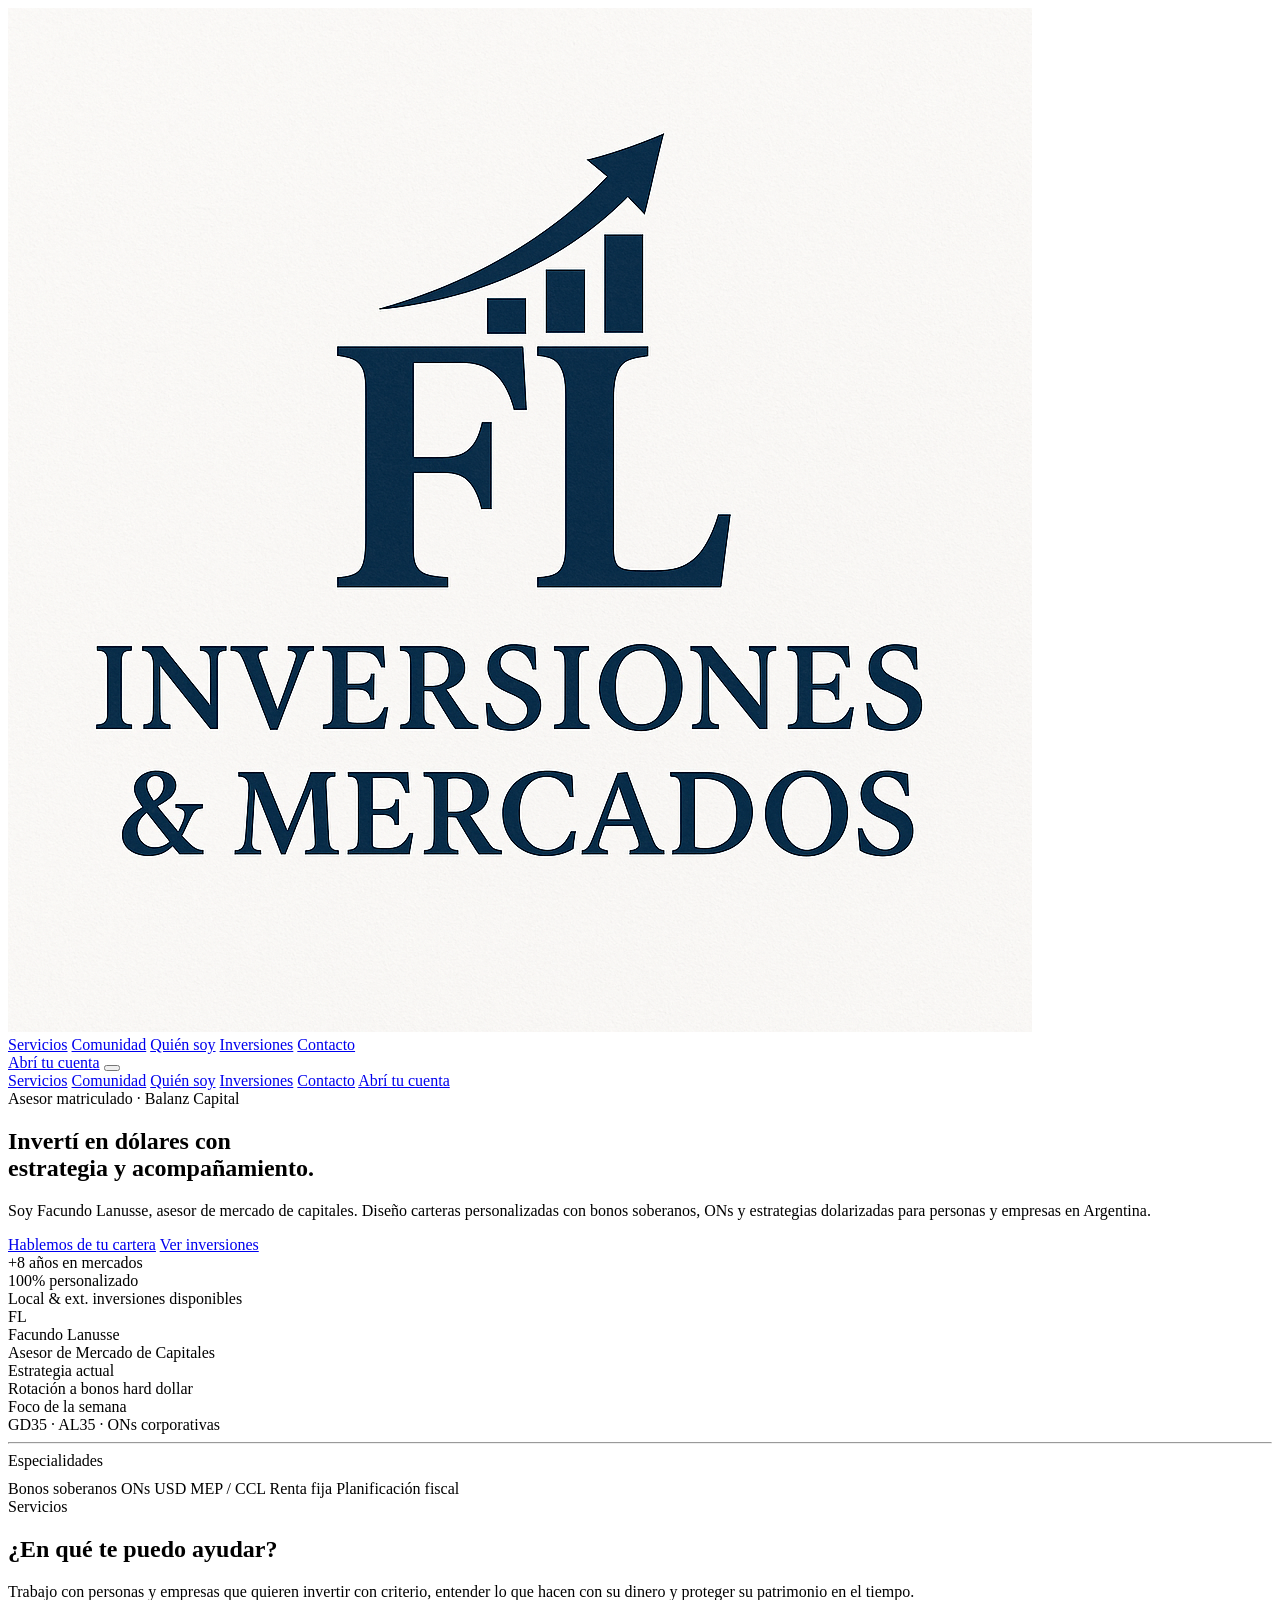
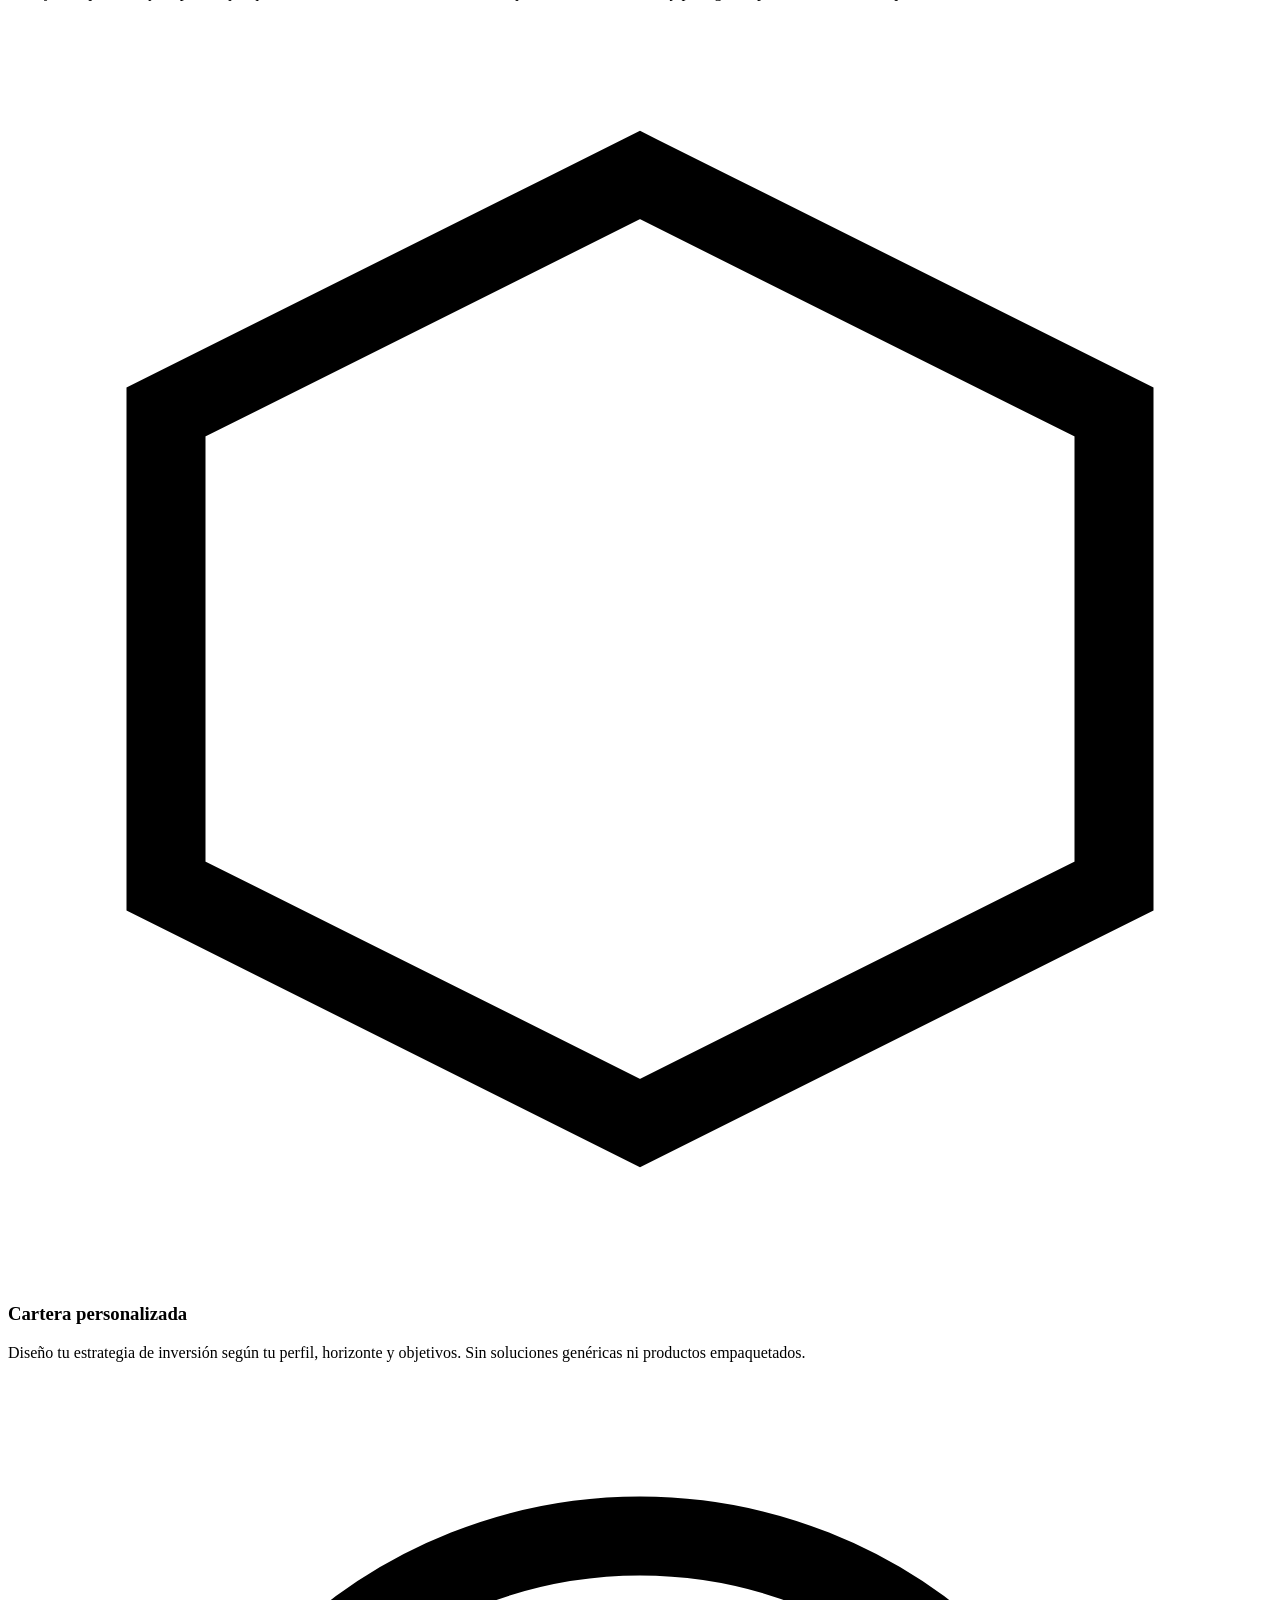
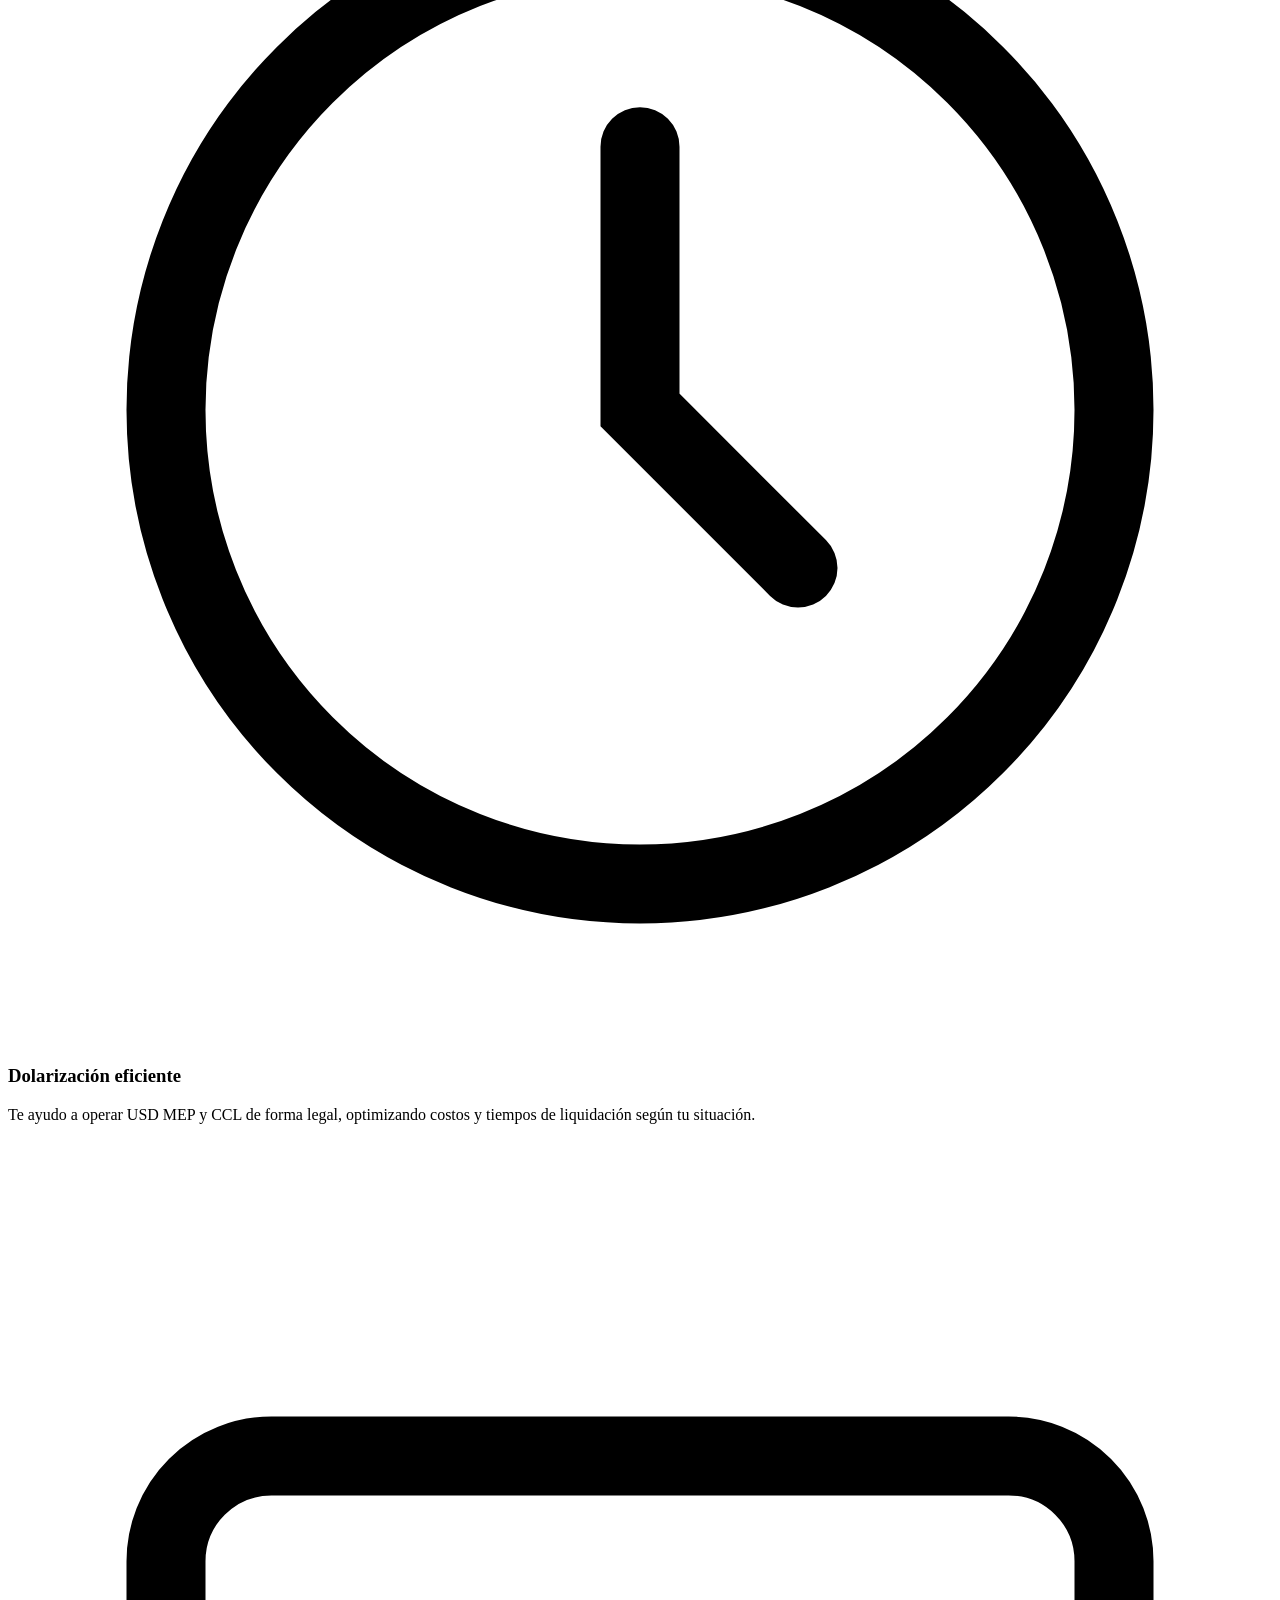
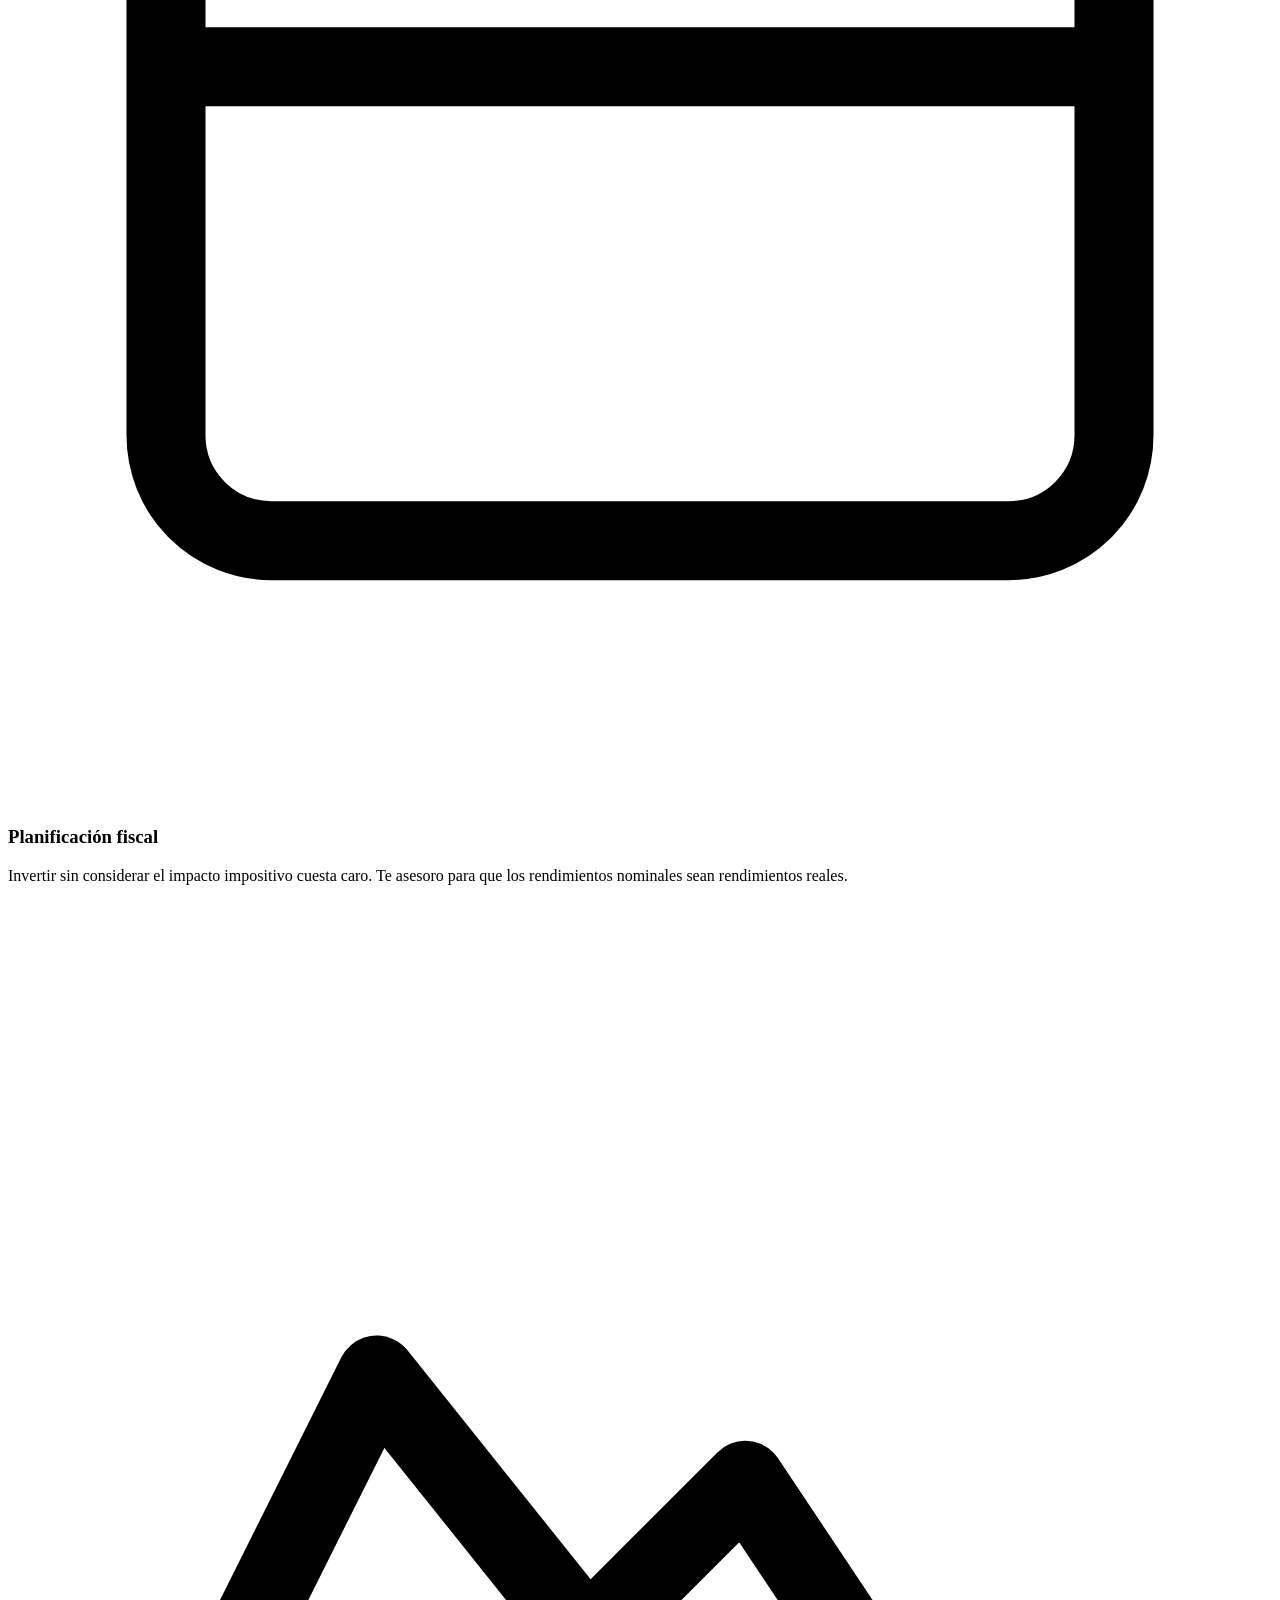
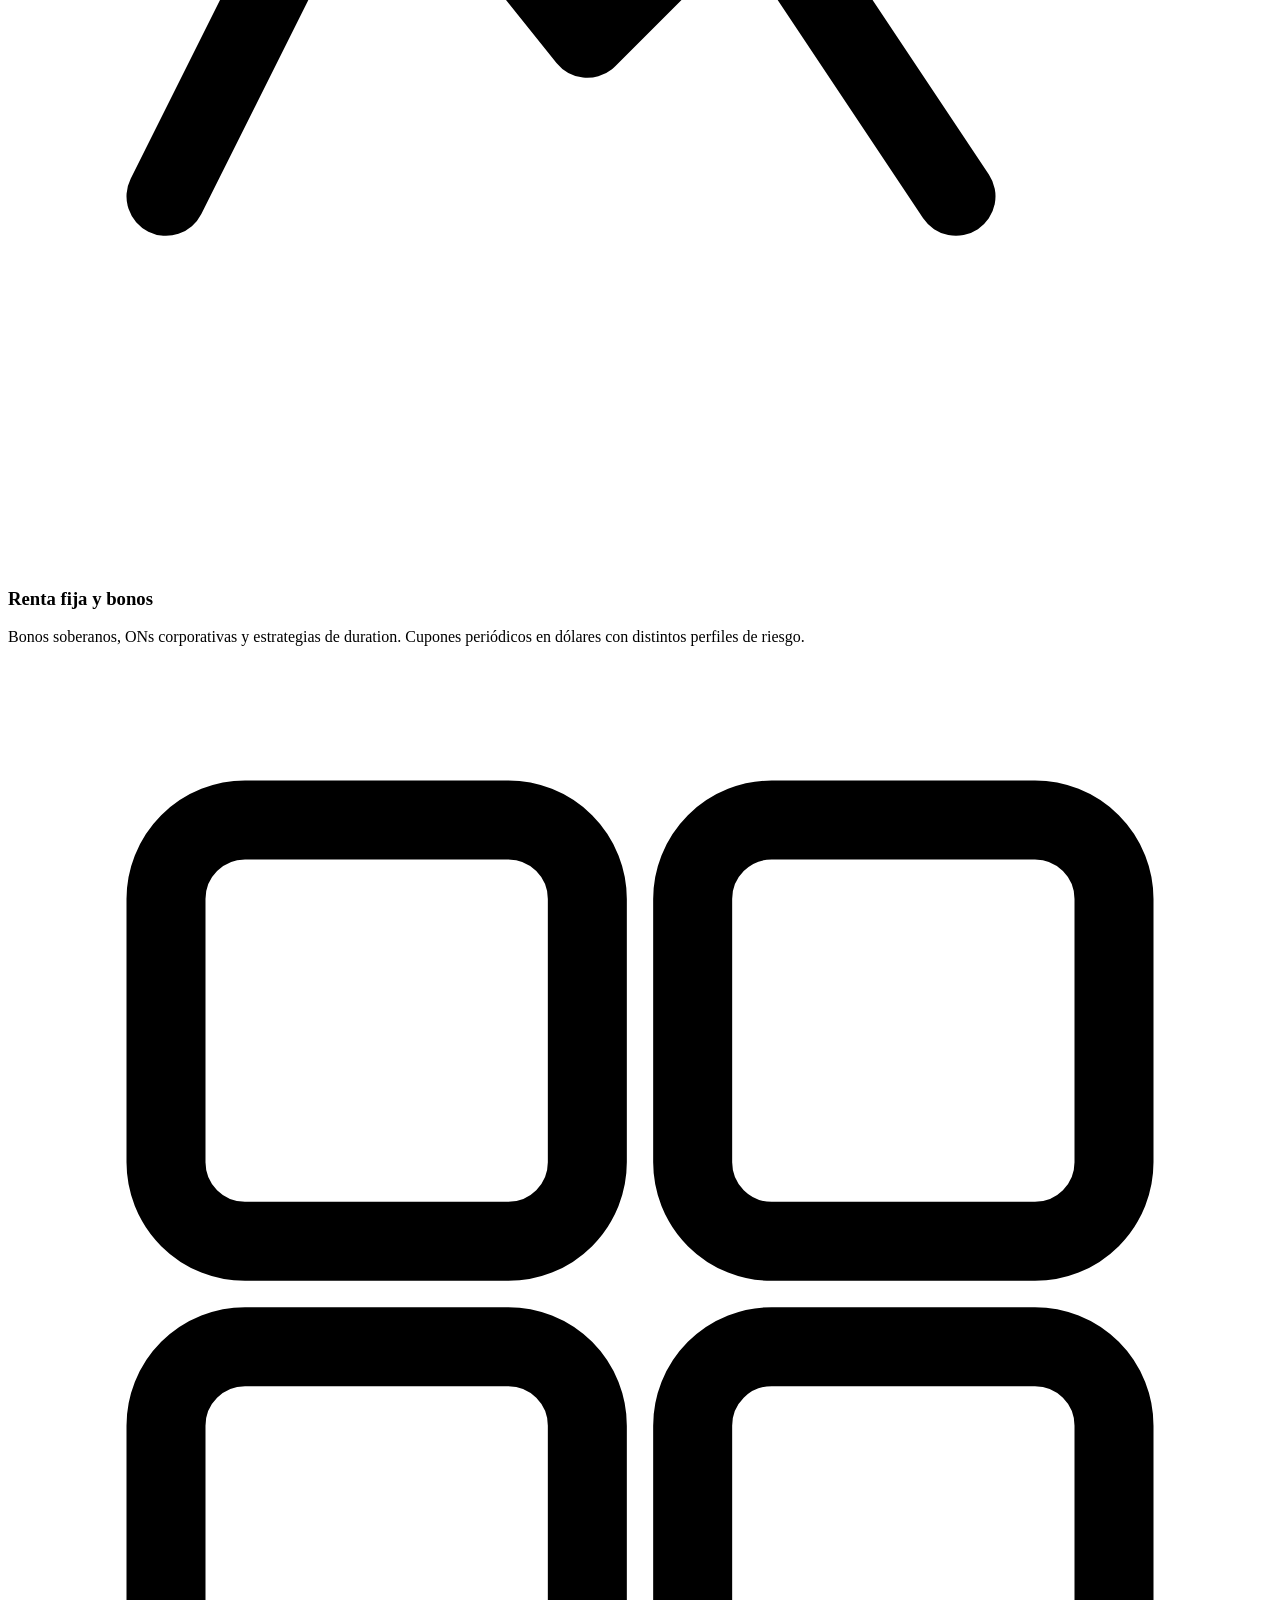
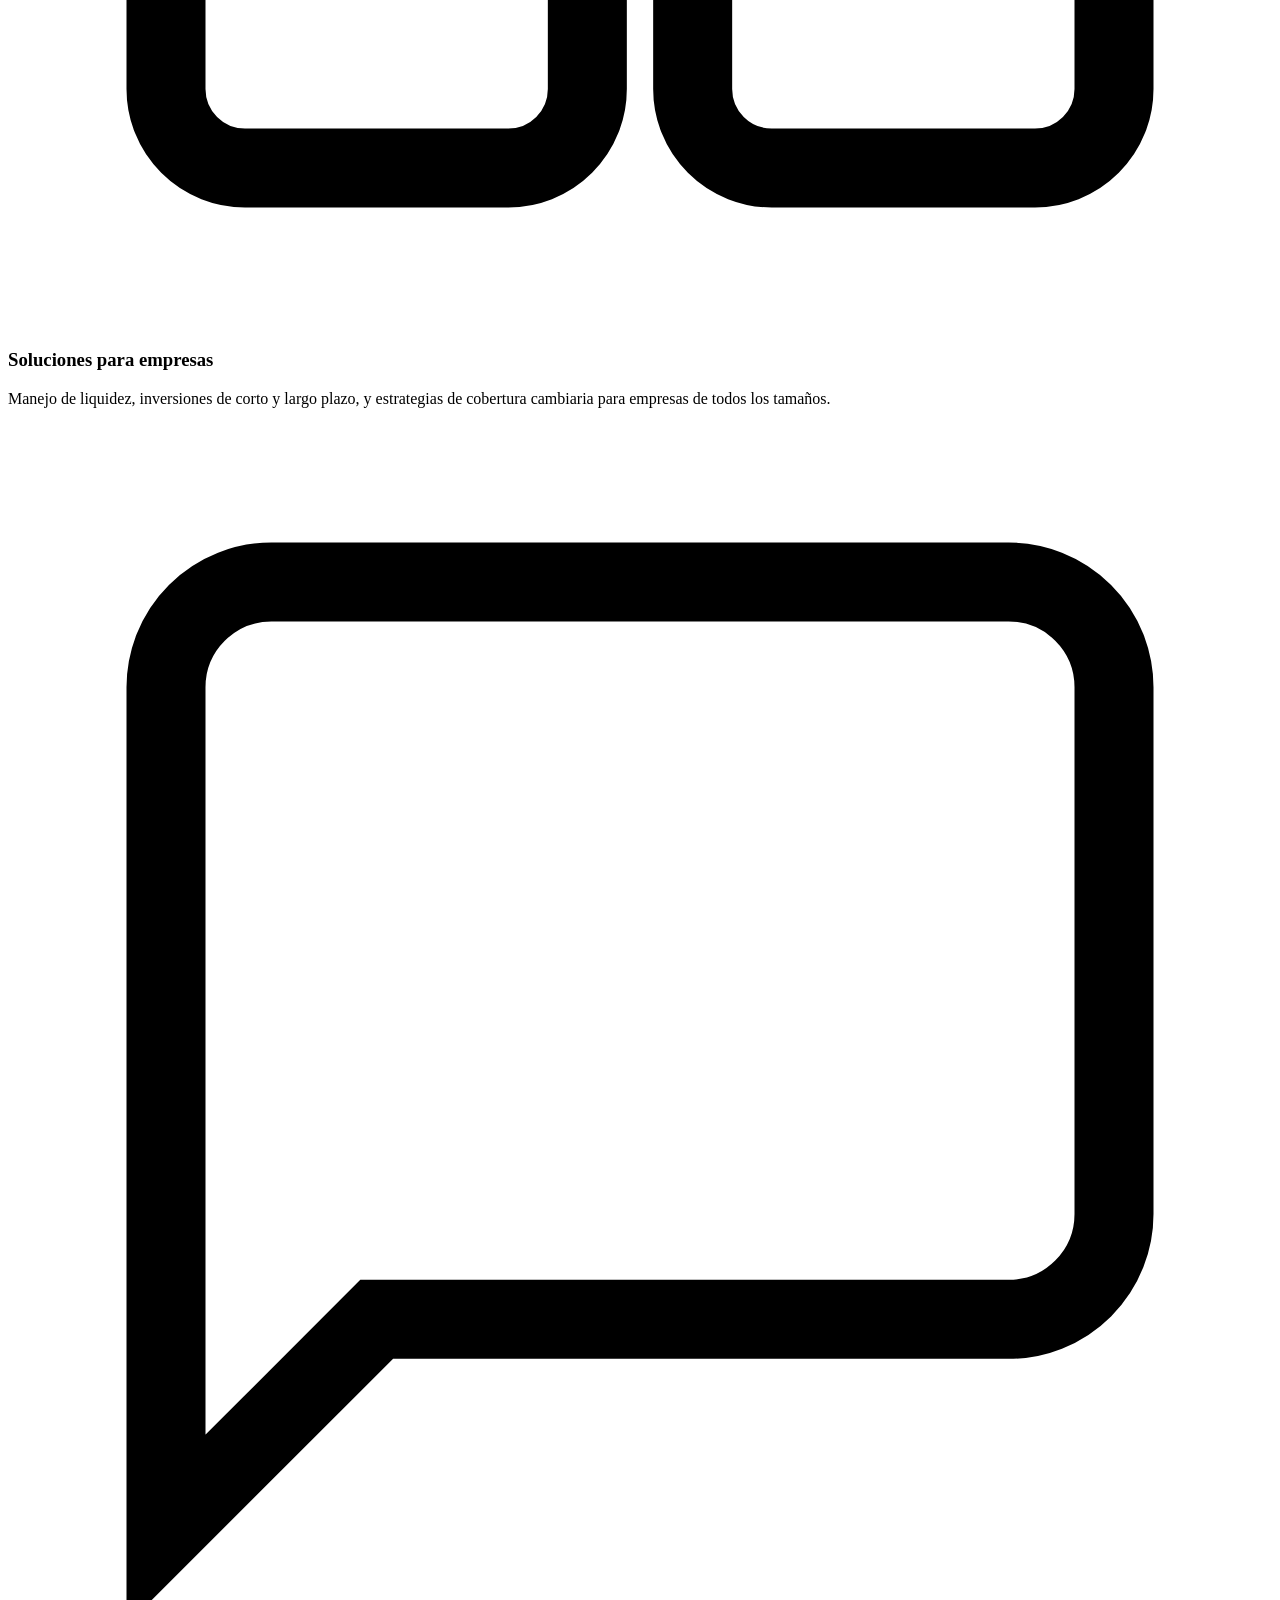
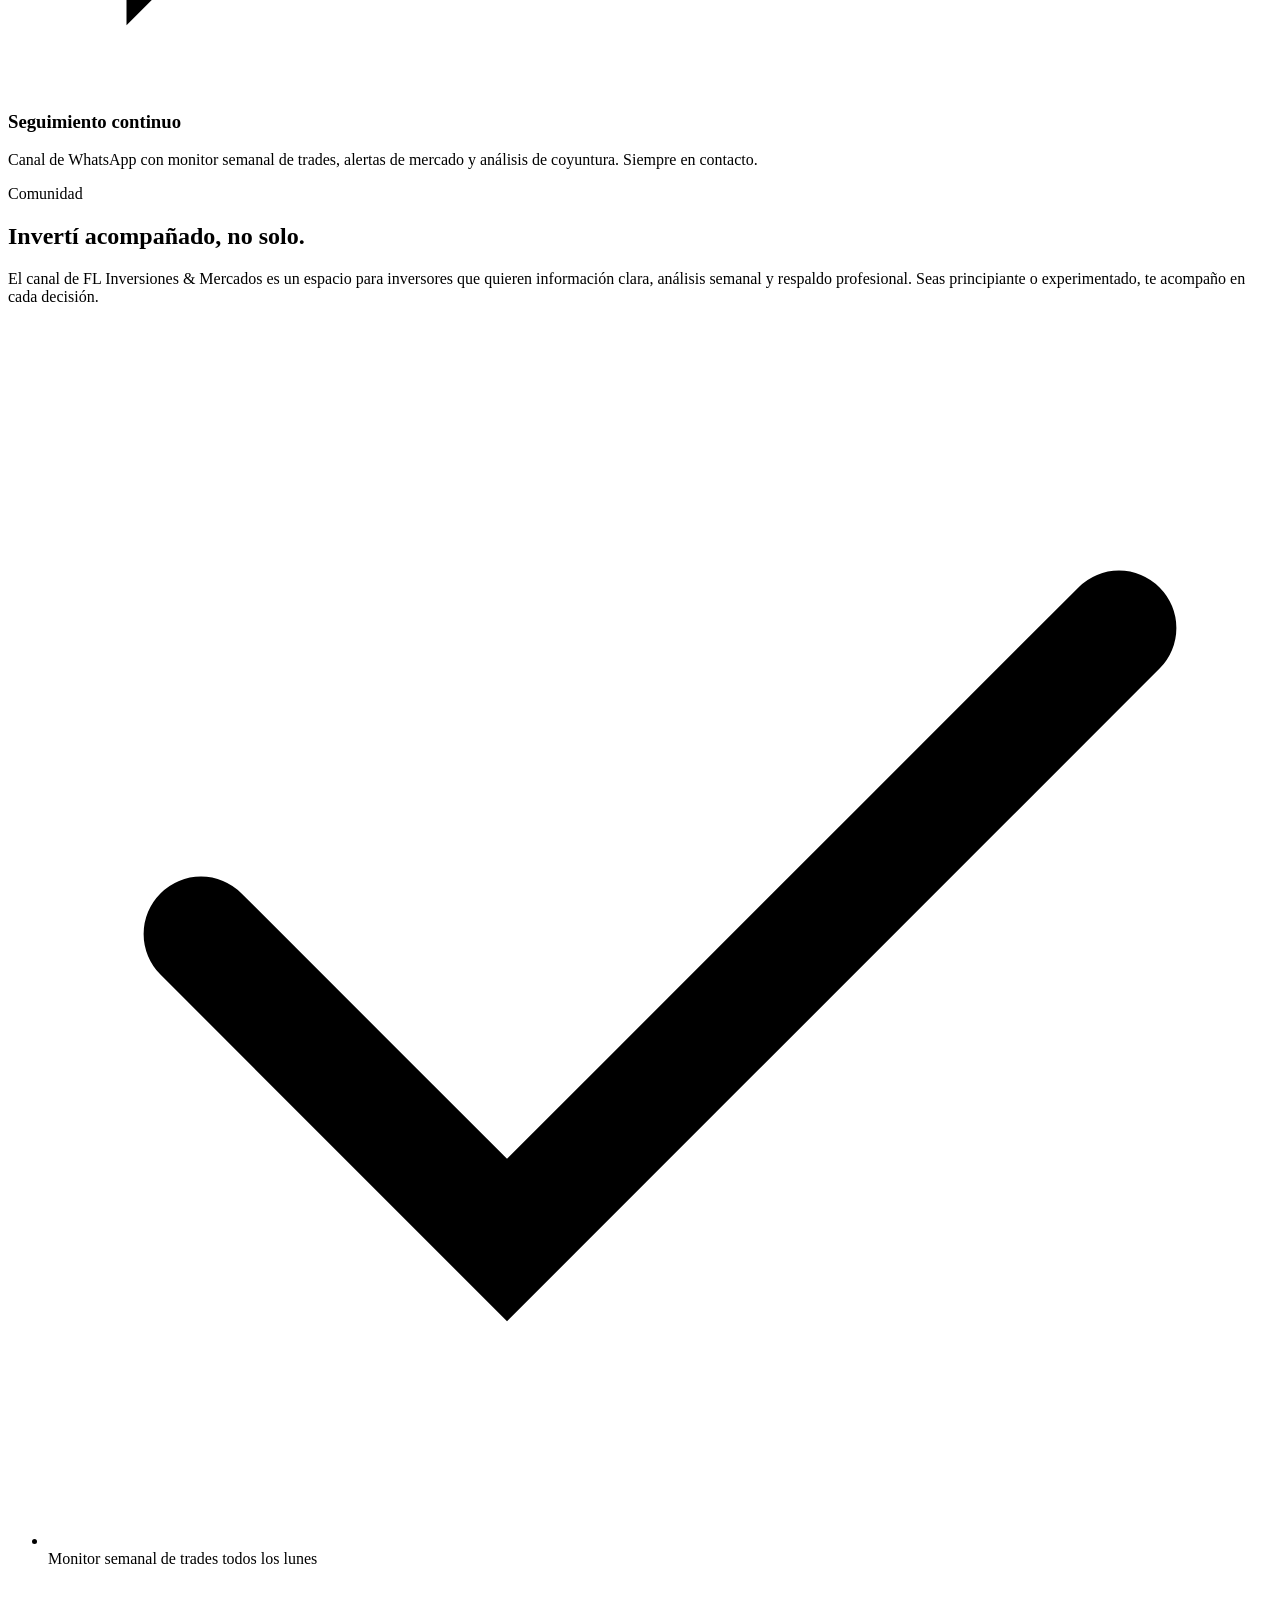
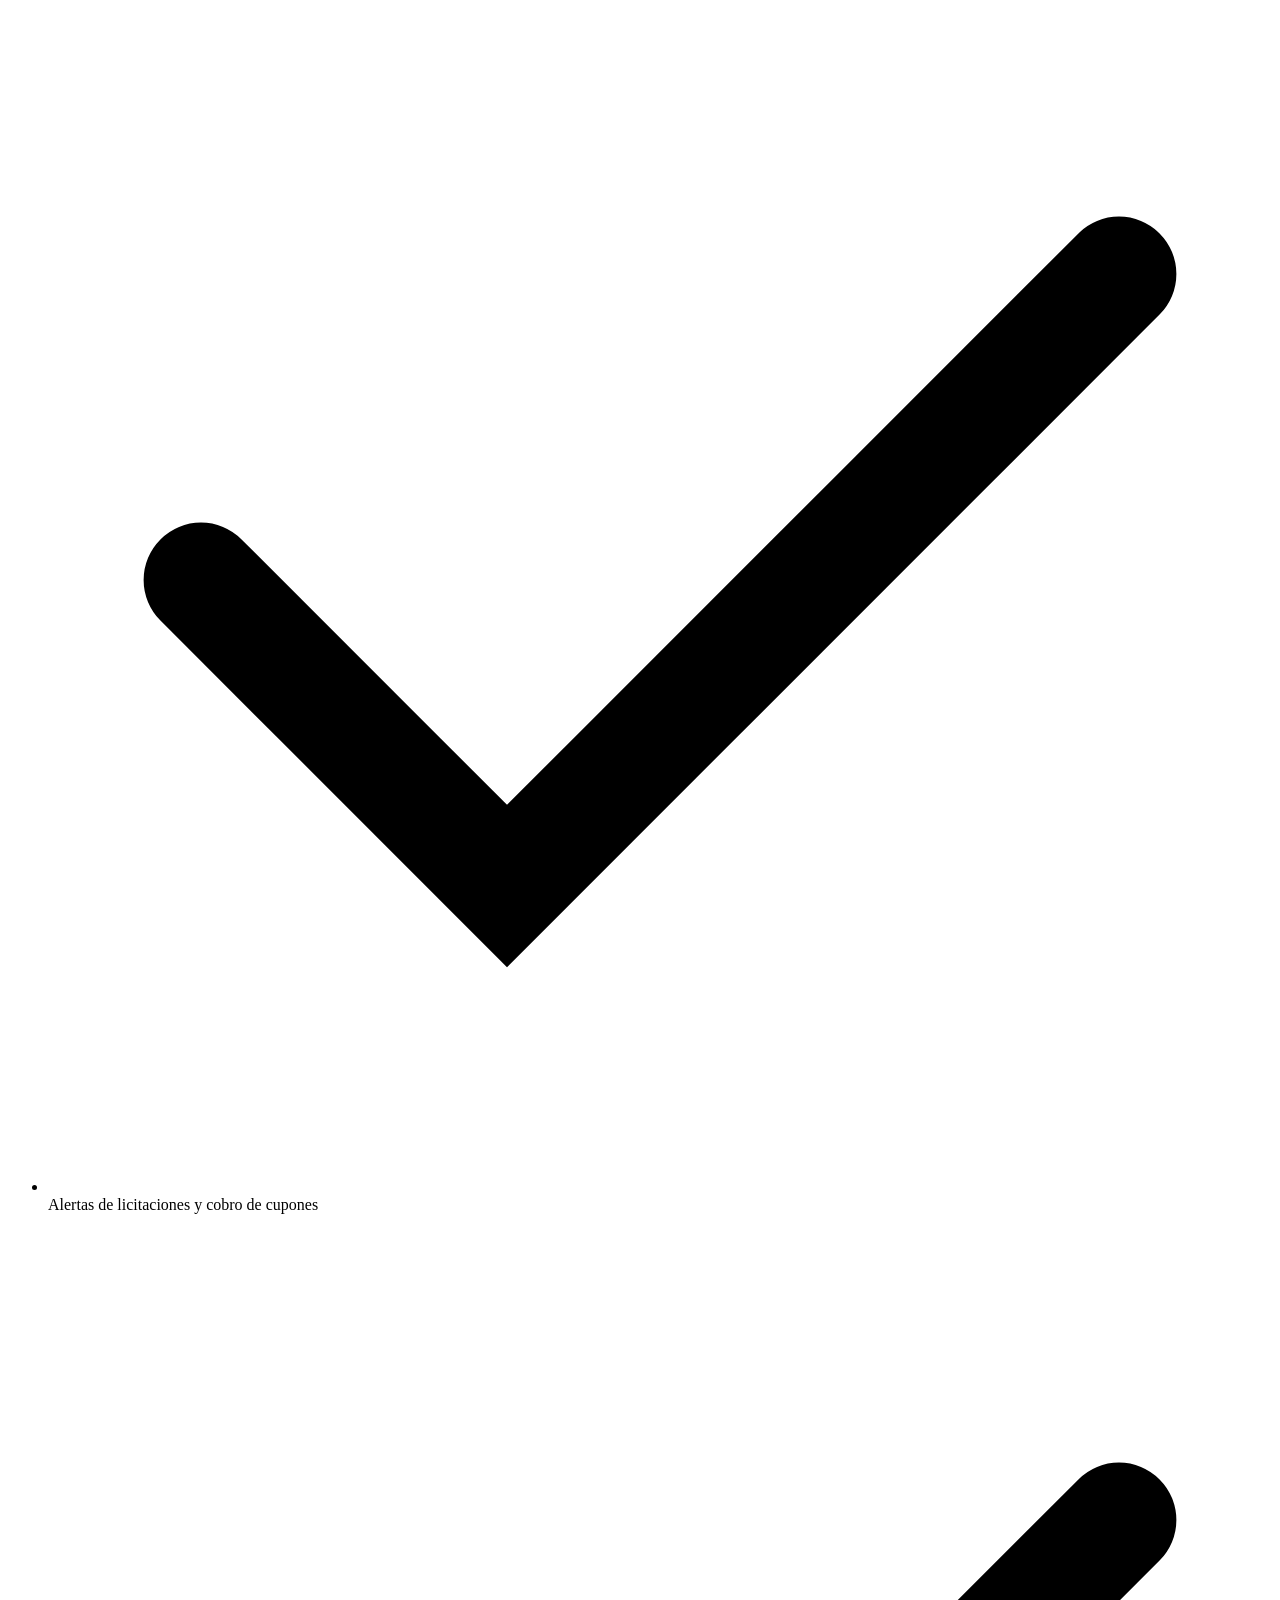
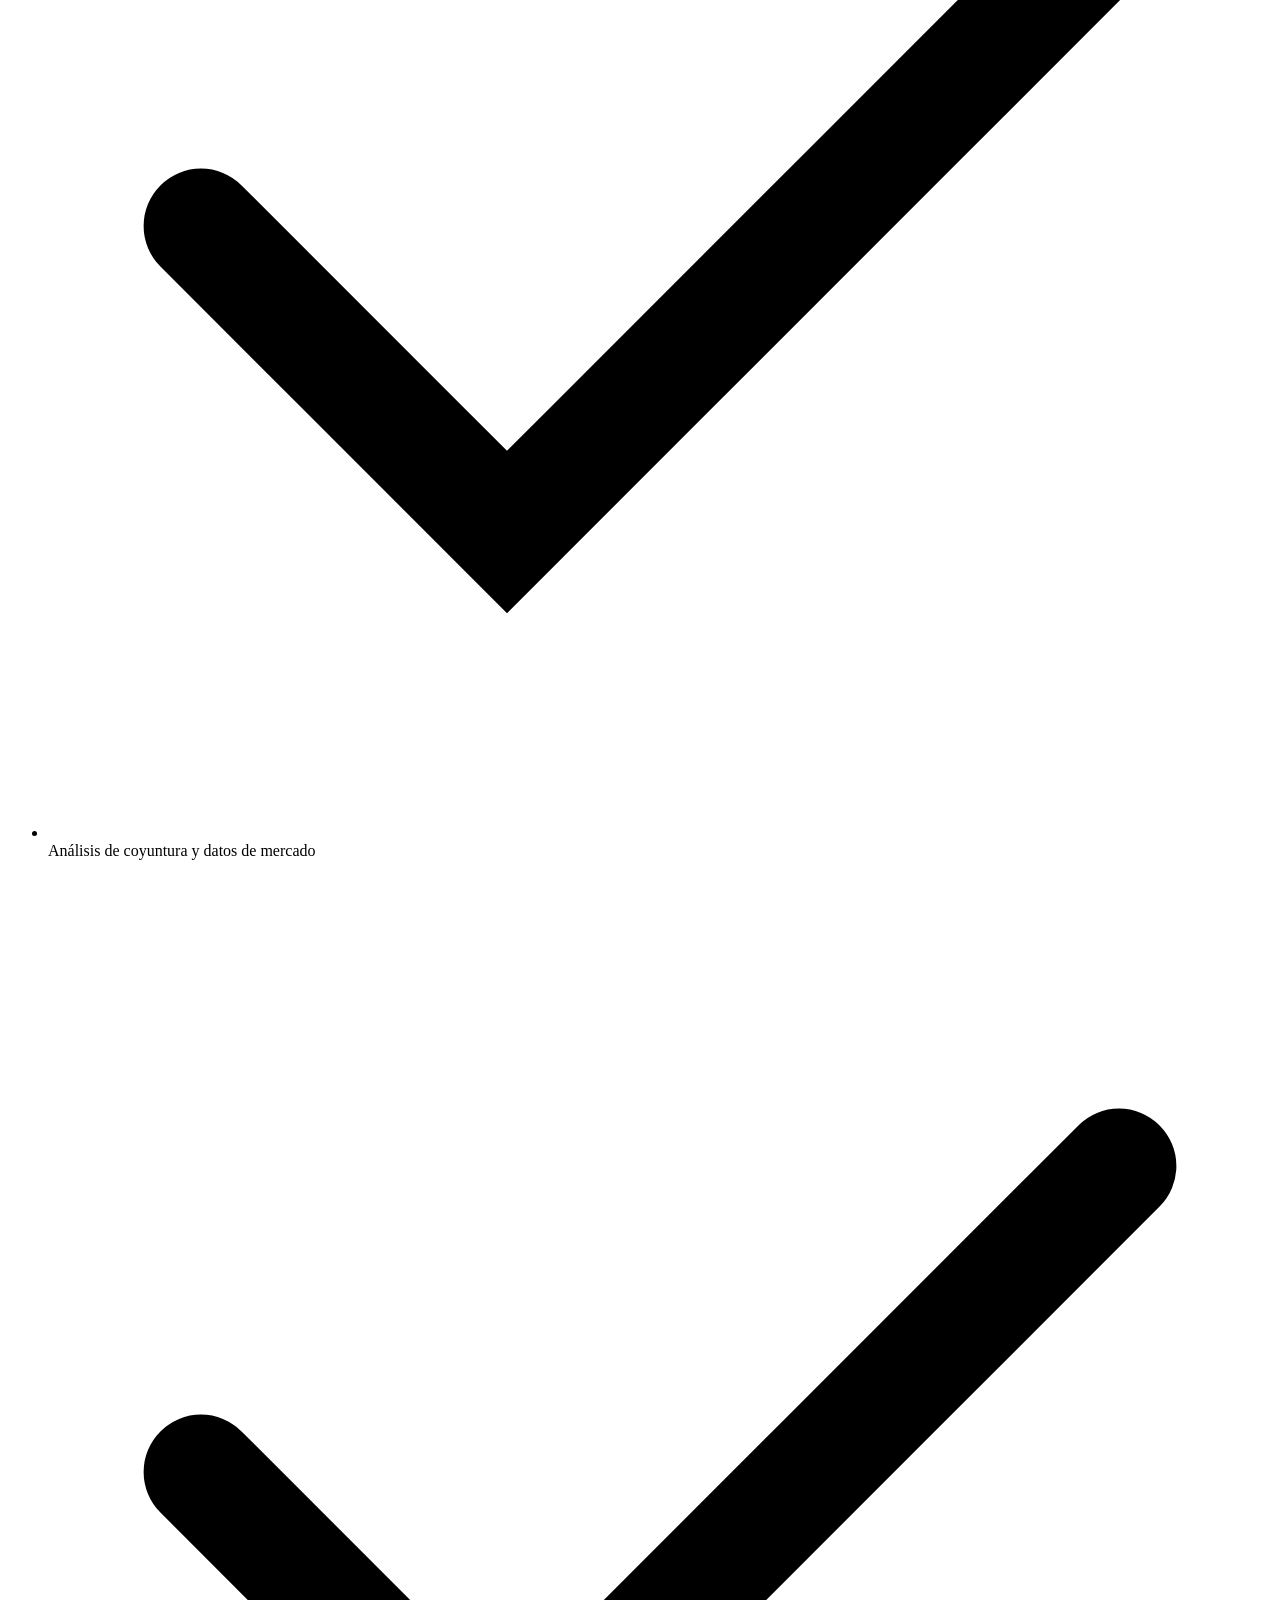
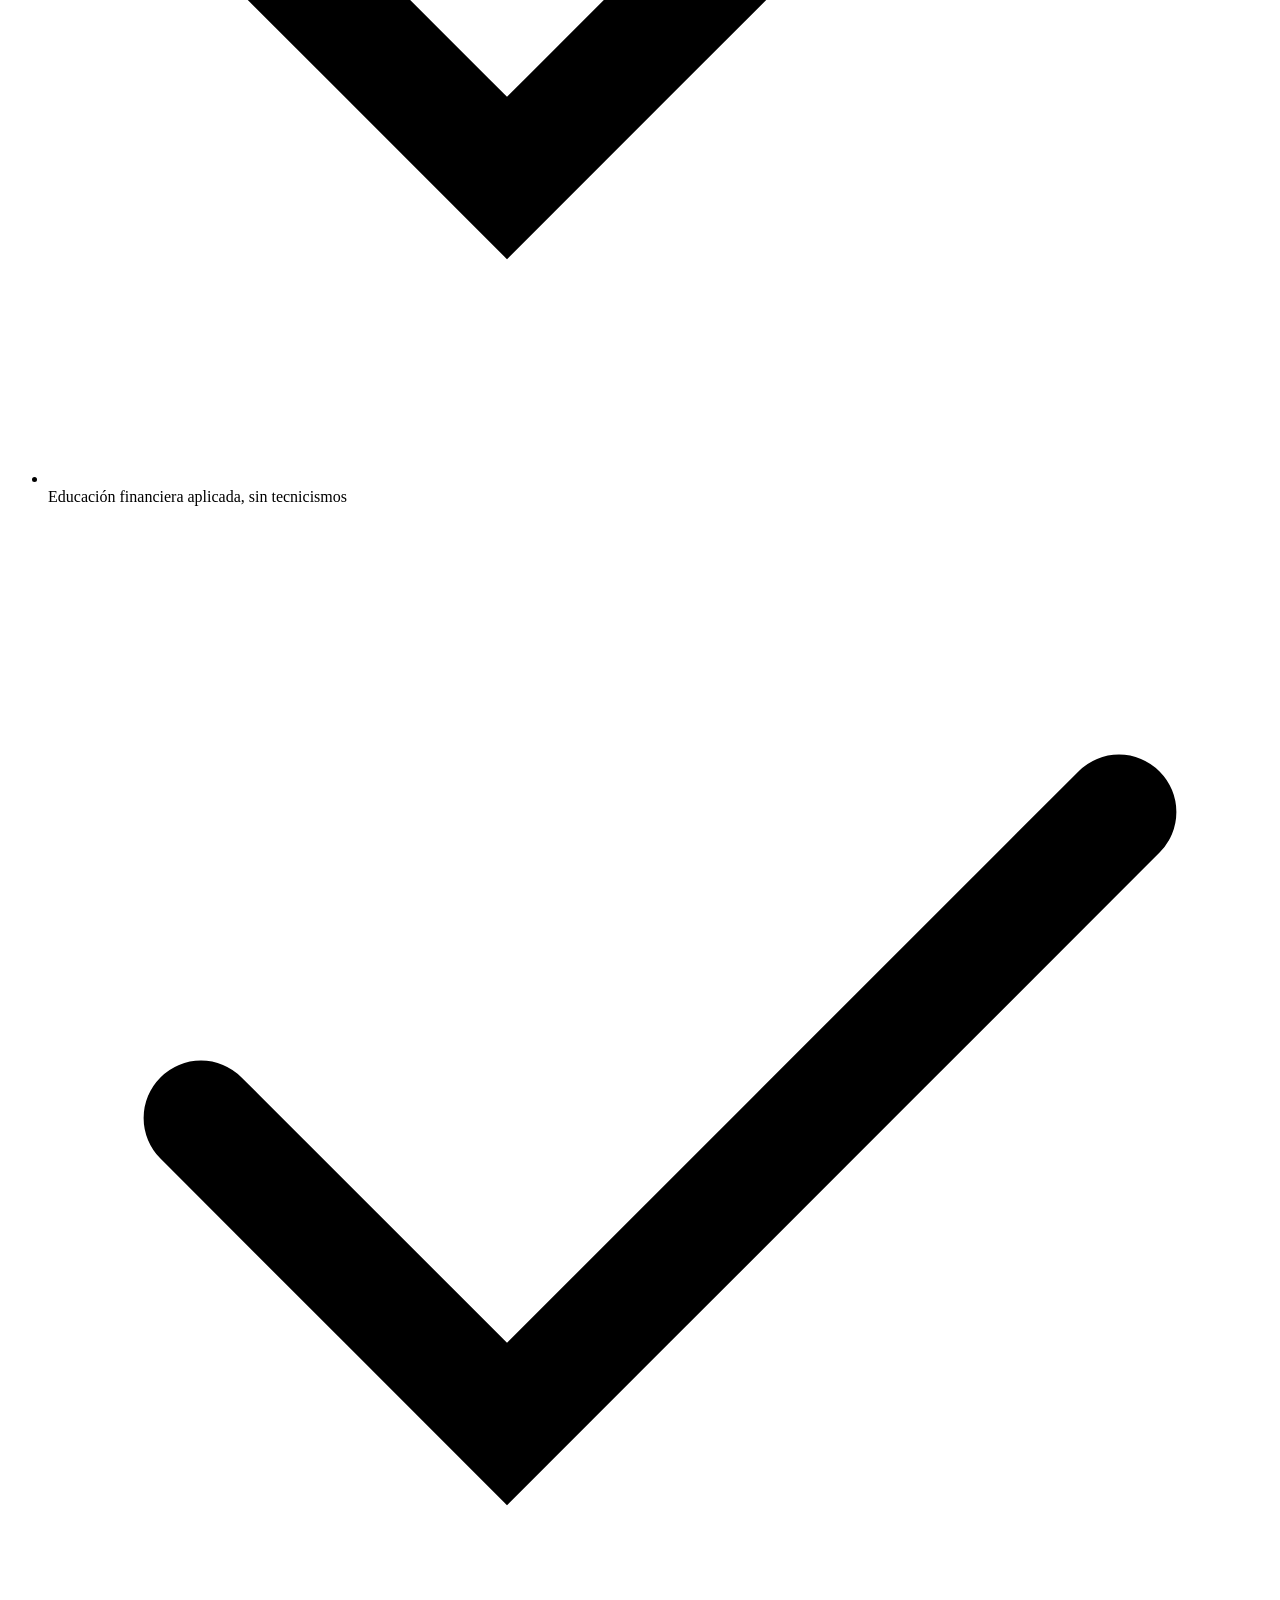
==== commit 26e1cdaa: "Add files via upload" ====
--- a/index.html
+++ b/index.html
@@ -1,526 +1,415 @@
 <!DOCTYPE html>
 <html lang="es">
-
 <head>
-  <meta charset="UTF-8">
-  <title>Landing Page</title>
-  <meta name="viewport" content="width=device-width, initial-scale=1">
-  <link href="https://cdn.jsdelivr.net/npm/bootstrap@5.3.0/dist/css/bootstrap.min.css" rel="stylesheet">
-  <link rel="stylesheet" href="https://cdn.jsdelivr.net/npm/bootstrap-icons/font/bootstrap-icons.css">
-  <link rel="stylesheet" href="estilos.css">
- 
-
-
+  <meta charset="UTF-8" />
+  <meta name="viewport" content="width=device-width, initial-scale=1.0" />
+  <title>FL Inversiones & Mercados | Facundo Lanusse</title>
+  <meta name="description" content="Asesoramiento financiero personalizado en bonos, ONs y estrategias dolarizadas. Facundo Lanusse – Asesor de Mercado de Capitales en Balanz Capital." />
+  <link rel="preconnect" href="https://fonts.googleapis.com">
+  <link rel="preconnect" href="https://fonts.gstatic.com" crossorigin>
+  <link href="https://fonts.googleapis.com/css2?family=Inter:wght@400;500;600&display=swap" rel="stylesheet">
+  <link rel="stylesheet" href="css/estilos.css">
 </head>
-
-<body> <!--Contenido visible en la pagina-->
-
-  <!-- Barra de Nvegacion -->
-  <nav class="navbar navbar-expand-lg navbar-light bg-light px-4">
-    <a class="navbar-brand" href="#"><img src="img/Logo.png" alt="Logo" height="50"></a>
-    <div class="collapse navbar-collapse justify-content-center">
-      <ul class="navbar-nav">
-        <li class="nav-item"><a class="nav-link" href="#Servicios">Servicios</a></li>
-        <li class="nav-item"><a class="nav-link" href="#Comunidad">Comunidad</a></li>
-        <li class="nav-item"><a class="nav-link" href="#Nosotros">Nosotros</a></li>
-        <li class="nav-item"><a class="nav-link" href="#Inversiones">Inversiones</a></li>
-        <li class="nav-item"><a class="nav-link" href="#Contacto">Contacto</a></li>
-      </ul>
-    </div>
-    <!-- Boton Abrir Cuenta -->
-    <a class="btn btn-outline-primary" href="https://www.balanz.com/abrir-cuenta-2.aspx?reference=flanusse@balanz.com"
-      target="_blank">Abrir Cuenta</a>
-  </nav>
-
-  <!-- HERO con imagen de fondo -->
-  <section class="hero d-flex align-items-center">
-    <div class="container">
-      <div class="hero-text text-white">
-
-        <h1 class="display-4 fw-bold">Asesoramiento financiero personalizado para cada etapa de tu vida.</h1>
-        <p class="lead">Inversiones locales e internacionales con una mirada integral</p>
-
-
-      </div>
-  </section>
-
-
-
-  <!-- Servicios -->
-  <section id="Servicios" class="container my-5">
-    <h2 class="text-center mb-4 text-azul">Nuestros Servicios</h2>
-    <div class="card-group gap-3">
-
-      <!-- Servicio 1 -->
-      <div class="card shadow-sm servicio-card">
-        <img src="img/Inversion-personal.png" class="card-img-top" alt="Inversiones">
-        <div class="card-body">
-          <h5 class="card-title">Inversión Personalizada</h5>
-          <p class="card-text">Diseñamos carteras de inversión a medida según tu perfil, objetivos y etapa de vida. Te
-            acompañamos con análisis y recomendaciones específicas.</p>
-        </div>
-      </div>
-
-      <!-- Servicio 2 -->
-      <div class="card shadow-sm servicio-card">
-        <img src="img/Planificacion-Fiscal.png" class="card-img-top" alt="Asesoramiento">
-        <div class="card-body">
-          <h5 class="card-title">Planificación Fiscal</h5>
-          <p class="card-text">Te ayudamos a optimizar tu carga tributaria con una mirada legal, clara y estratégica.
-            Invertir con inteligencia fiscal mejora tus rendimientos reales.</p>
-        </div>
-      </div>
-
-      <!-- Servicio 3 -->
-      <div class="card shadow-sm servicio-card">
-        <img src="img/Empresas.png" class="card-img-top" alt="Seguimiento">
-        <div class="card-body">
-          <h5 class="card-title">Soluciones para Empresas</h5>
-          <p class="card-text">Acompañamos a empresas de todos los tamaños en el manejo de liquidez, inversiones de
-            corto y largo plazo, y estrategias fiscales corporativas.</p>
-        </div>
-      </div>
-    </div>
-  </section>
-
-
-  </section>
-
-  <!-- Comunidad -->
-  <section id="Comunidad" class="container my-5">
-    <div class="row g-4">
-
-      <!-- Card 1: Texto plano -->
-      <div class="col-12">
-        <div class="card card-comunidad-fondo p-5 shadow-sm text-start text-white">
-          <h2 class="titulo-comunidad">
-            Sumate a una comunidad donde las inversiones tienen sentido, estrategia y compañía.
-          </h2>
-          <p class="subtitulo-comunidad">
-            La comunidad de FL Inversiones & Mercados es un espacio pensado para quienes quieren invertir con
-            información clara, asesoramiento constante y respaldo profesional. Seas principiante o experimentado, vas a
-            estar acompañado en cada paso, desde tu primera inversión hasta la planificación patrimonial y fiscal más
-            compleja.
-          </p>
-        </div>
-      </div>
-
-      <!-- Card 2: Imagen de fondo con texto y botones -->
-      <div class="card card-comunidad-editable">
-        <div class="contenido-flexible">
-          <h3 class="titulo-flexible">Si buscás invertir con alguien que te escuche, te enseñe y te acompañe, esta
-            comunidad es para vos.</h3>
-          <a href="https://whatsapp.com/channel/0029Vb5Hm7iInlqJGwqTW40t" class="btn boton-flexible">Unirme al Canal</a>
-        </div>
-      </div>
-
-
-  </section>
-
-
-
-
-  <!-- Nosotros -->
-<section id="Nosotros" class="container my-5">
-  <div class="card p-5 shadow-sm nosotros-card text-white">
-    <div class="card-body">
-      <h2 class="text-center mb-4">Quiénes Somos</h2>
-      <p>
-        FL Inversiones & Mercados es una consultora boutique independiente especializada en gestión de patrimonios. Nuestra propuesta nace de una visión clara: brindar asesoramiento financiero con un enfoque profesional, humano y estratégico, adaptado a cada cliente, sin fórmulas genéricas ni soluciones masivas.
-      </p>
-      <p>
-        Con una sólida trayectoria en el mercado de capitales local e internacional, aplicamos nuestra experiencia a la administración personalizada de carteras, entendiendo que cada patrimonio refleja una historia, un objetivo y un estilo de vida.
-      </p>
-      <h5 class="mt-4">¿Qué nos diferencia?</h5>
-      <p>📌 <strong>Asesoramiento 100% personalizado:</strong> Cada cliente recibe un plan de inversión diseñado a medida, con seguimiento constante y acceso directo a su asesor.</p>
-      <p>🌍 <strong>Visión integral:</strong> Evaluamos cada movimiento desde una perspectiva económica, tributaria y estratégica.</p>
-
-      <h5 class="mt-4">Nuestro propósito</h5>
-      <p>
-        Ayudar a que cada persona y empresa tomen decisiones financieras conscientes, eficientes y alineadas a su realidad. Queremos que nuestros clientes sientan que no están solos al invertir, que cuentan con un equipo preparado, presente y con visión a largo plazo.
-      </p>
-
-      <h5 class="mt-4">¿Por qué elegirnos?</h5>
-      <p>
-        Porque no somos una plataforma, somos personas. Y creemos que las mejores decisiones se toman cuando hay alguien confiable del otro lado.
-      </p>
-
-      <div class="text-center mt-4">
-        <a href="#Contacto" class="btn btn-contacto-seccion">Contactanos</a>
-
-      </div>
-    </div>
-  </div>
-</section>
-
-
-
-
-
-  <!-- Inversiones -->
-  <section id="Inversiones" class="container my-5">
-    <h2 class="text-center mb-4 text-azul">Opciones de Inversión</h2>
-    <div class="row g-4">
-
-      <!-- CARD 1 -->
-      <div class="col-md-4">
-        <div class="card inversion-card h-100" data-bs-toggle="modal" data-bs-target="#modal1">
-          <img src="img/Moneda.png" class="card-img-top" alt="Inversión 1">
-          <div class="card-body">
-            <h5 class="card-title">Dolares Financieros</h5>
-            <p class="card-text">Alternativas legales y eficientes para comprar dólares a través del mercado financiero,
-              tanto en Argentina (USD MEP) como en el exterior (USD CCL).</p>
-          </div>
-        </div>
-      </div>
-
-
-      <!-- CARD 2 -->
-      <div class="col-md-4">
-        <div class="card inversion-card h-100" data-bs-toggle="modal" data-bs-target="#modal2">
-          <img src="img/Renta-Fina.png" class="card-img-top" alt="Inversión 2">
-          <div class="card-body">
-            <h5 class="card-title">Renta Fija</h5>
-            <p class="card-text">Inversiones con renta periódica y devolución de capital, emitidas por el Estado o
-              empresas, en pesos o dólares, con distintos tipos de ajuste y riesgo.</p>
-          </div>
-        </div>
-      </div>
-
-
-      <!-- CARD 3 -->
-      <div class="col-md-4">
-        <div class="card inversion-card h-100" data-bs-toggle="modal" data-bs-target="#modal3">
-          <img src="img/Renta-variable.png" class="card-img-top" alt="Inversión 3">
-          <div class="card-body">
-            <h5 class="card-title">Renta Variable</h5>
-            <p class="card-text">Participá del capital de empresas locales o globales a través de acciones, CEDEARs y
-              ADRs. Accedé al potencial de crecimiento de compañías líderes.</p>
-          </div>
-        </div>
-      </div>
-
-
-      <!-- CARD 4 -->
-      <div class="col-md-4">
-        <div class="card inversion-card h-100" data-bs-toggle="modal" data-bs-target="#modal4">
-          <img src="img/FCI.png" class="card-img-top" alt="Inversión 4">
-          <div class="card-body">
-            <h5 class="card-title">Fondos Comunes de Inversion</h5>
-            <p class="card-text">Accedé a carteras diversificadas y gestionadas profesionalmente a través de Fondos
-              Comunes de Inversión, sin complicaciones y con respaldo experto.</p>
-          </div>
-        </div>
-      </div>
-
-
-      <!-- CARD 5 -->
-      <div class="col-md-4">
-        <div class="card inversion-card h-100" data-bs-toggle="modal" data-bs-target="#modal5">
-          <img src="img/Treasuriespng.png" class="card-img-top" alt="Inversión 5">
-          <div class="card-body">
-            <h5 class="card-title">Bonos Americanos</h5>
-            <p class="card-text">Bonos emitidos por el Tesoro de EE.UU., ideales para diversificar en activos seguros,
-              con respaldo estatal y liquidez global.</p>
-          </div>
-        </div>
-      </div>
-
-
-      <!-- CARD 6 -->
-      <div class="col-md-4">
-        <div class="card inversion-card h-100" data-bs-toggle="modal" data-bs-target="#modal6">
-          <img src="img/FCI-off.png" class="card-img-top" alt="Inversión 6">
-          <div class="card-body">
-            <h5 class="card-title">Fondos Internacionales</h5>
-            <p class="card-text">Invertí en mercados globales con un solo fondo. Diversificación, cobertura y gestión
-              profesional en dólares, desde Argentina.</p>
-          </div>
-        </div>
-      </div>
-    </div>
-    <!-- Modal Dolares Financieros 1 -->
-    <div class="modal fade" id="modal1" tabindex="-1" aria-hidden="true">
-      <div class="modal-dialog modal-lg modal-dialog-centered">
-        <div class="modal-content">
-          <div class="modal-header">
-            <h5 class="modal-title">Dolar Meps</h5>
-            <button type="button" class="btn-close" data-bs-dismiss="modal" aria-label="Cerrar"></button>
-          </div>
-          <div class="modal-body">
-            <p>La compra de USD MEP y USD CCL permite acceder a dólares de forma legal y segura mediante el mercado de
-              capitales.
-              Con USD MEP, se compran bonos en pesos y se venden en dólares en el país, obteniendo divisas a una
-              cotización financiera competitiva.
-              En el caso del USD CCL, se utiliza el mismo mecanismo pero con venta en el exterior, permitiendo
-              transferir los dólares a cuentas fuera del país.
-              Ambas opciones son herramientas clave para dolarizar ahorros, sortear restricciones cambiarias y
-              gestionar el capital con mayor libertad y eficiencia.</p>
-          </div>
-        </div>
-      </div>
-    </div>
-
-    <!-- Modal Dolares Financieros 1 -->
-    <div class="modal fade" id="modal1" tabindex="-1" aria-hidden="true">
-      <div class="modal-dialog modal-lg modal-dialog-centered">
-        <div class="modal-content">
-          <div class="modal-header">
-            <h5 class="modal-title">Bonos Soberanos</h5>
-            <button type="button" class="btn-close" data-bs-dismiss="modal" aria-label="Cerrar"></button>
-          </div>
-          <div class="modal-body">
-            <p>La compra de USD MEP y USD CCL permite acceder a dólares de forma legal y segura mediante el mercado de
-              capitales.
-              Con USD MEP, se compran bonos en pesos y se venden en dólares en el país, obteniendo divisas a una
-              cotización financiera competitiva.
-              En el caso del USD CCL, se utiliza el mismo mecanismo pero con venta en el exterior, permitiendo
-              transferir los dólares a cuentas fuera del país.
-              Ambas opciones son herramientas clave para dolarizar ahorros, sortear restricciones cambiarias y
-              gestionar el capital con mayor libertad y eficiencia.</p>
-          </div>
-        </div>
-      </div>
-    </div>
-    <!-- Modal Dolares Financieros 2 -->
-    <div class="modal fade" id="modal2" tabindex="-1" aria-hidden="true">
-      <div class="modal-dialog modal-lg modal-dialog-centered">
-        <div class="modal-content">
-          <div class="modal-header">
-            <h5 class="modal-title">Bonos Soberanos</h5>
-            <button type="button" class="btn-close" data-bs-dismiss="modal" aria-label="Cerrar"></button>
-          </div>
-          <div class="modal-body">
-            <p>Los instrumentos de renta fija son una herramienta clave para quienes buscan previsibilidad,
-              rentabilidad y respaldo. Emitidos por entidades públicas (como el Estado nacional, provincias o
-              municipios) o privadas (Obligaciones Negociables), estos activos ofrecen pagos periódicos de intereses
-              —conocidos como cupones— y la devolución del capital invertido al vencimiento o en cuotas.
-              Se pueden estructurar en diferentes monedas (pesos o dólares) y con diversos mecanismos de ajuste:
-
-              Badlar, atado a tasas de depósitos a plazo fijo.
-              CER, que se actualiza por inflación.
-              Dollar Linked, vinculado al tipo de cambio oficial.
-              Hard Dollar, con pagos en dólares sin ajuste.
-              También varían en su frecuencia de pago (trimestral o semestral) y en su esquema de amortización (total
-              al vencimiento o en tramos).
-              Es un tipo de inversión ideal para construir una base sólida de ingresos periódicos y balancear carteras
-              con un enfoque estratégico.</p>
-          </div>
-        </div>
-      </div>
-    </div>
-    <!-- Modal Dolares Financieros 3 -->
-    <div class="modal fade" id="modal3" tabindex="-1" aria-hidden="true">
-      <div class="modal-dialog modal-lg modal-dialog-centered">
-        <div class="modal-content">
-          <div class="modal-header">
-            <h5 class="modal-title">Acciones y Cedears</h5>
-            <button type="button" class="btn-close" data-bs-dismiss="modal" aria-label="Cerrar"></button>
-          </div>
-          <div class="modal-body">
-            <p>Los activos de renta variable representan una participación en el capital de una empresa y permiten al
-              inversor compartir sus resultados económicos, tanto en forma de dividendos como en la valorización del
-              activo.
-              La acción es el instrumento más representativo de esta categoría, otorgando además derechos políticos
-              (como voto en asambleas) sobre la compañía emisora.
-              Para acceder a mercados internacionales desde Argentina, existen instrumentos equivalentes como:
-
-              CEDEARs (Certificados de Depósito Argentinos): representan acciones de empresas extranjeras, pero se
-              negocian en pesos en el mercado local. Son emitidos por bancos argentinos y permiten diversificar sin
-              necesidad de abrir cuentas en el exterior.
-              ADRs (American Depositary Receipts): representan acciones de empresas no estadounidenses y se negocian en
-              dólares en los mercados de EE.UU., permitiendo a inversores norteamericanos (y globales) operar compañías
-              extranjeras con facilidad.
-              Un concepto importante es el ratio de conversión, que indica cuántas acciones reales están representadas
-              por cada CEDEAR o ADR, y que influye directamente en su precio y comportamiento.
-              La renta variable es una herramienta clave para quienes buscan crecimiento de capital a mediano y largo
-              plazo, con la posibilidad de diversificar entre sectores, regiones y monedas.</p>
-          </div>
-        </div>
-      </div>
-    </div>
-
-    <!-- Modal Dolares Financieros 4 -->
-    <div class="modal fade" id="modal4" tabindex="-1" aria-hidden="true">
-      <div class="modal-dialog modal-lg modal-dialog-centered">
-        <div class="modal-content">
-          <div class="modal-header">
-            <h5 class="modal-title">Fondo Comun de Inversion</h5>
-            <button type="button" class="btn-close" data-bs-dismiss="modal" aria-label="Cerrar"></button>
-          </div>
-          <div class="modal-body">
-            <p>Los Fondos Comunes de Inversión (FCI) son instrumentos que permiten a múltiples inversores reunir su
-              capital en un solo vehículo, el cual es gestionado por profesionales especializados. Estos fondos
-              invierten en distintos activos —como bonos, acciones, instrumentos del mercado local e internacional o
-              incluso bienes reales— según una estrategia previamente definida.
-              El principal beneficio para el inversor es acceder a carteras diversificadas, con bajo monto inicial, y
-              delegar la gestión activa de esos activos a sociedades gerentes, que se encargan de:
-
-              Definir la estrategia y política de inversión.
-              Seleccionar activos con criterios de riesgo/rentabilidad.
-              Administrar el portafolio día a día.
-              Cumplir con las normas regulatorias vigentes.
-              Los FCI son ideales para quienes buscan delegar la gestión financiera en manos expertas, con la
-              tranquilidad de que su capital está diversificado y bajo supervisión profesional.
-              Existen opciones en pesos o en dólares, con distintos horizontes y perfiles de riesgo, lo que los
-              convierte en una excelente herramienta tanto para perfiles conservadores como para estrategias más
-              agresivas o de cobertura.</p>
-          </div>
-        </div>
-      </div>
-    </div>
-
-    <!-- Modal Dolares Financieros 5 -->
-    <div class="modal fade" id="modal5" tabindex="-1" aria-hidden="true">
-      <div class="modal-dialog modal-lg modal-dialog-centered">
-        <div class="modal-content">
-          <div class="modal-header">
-            <h5 class="modal-title">Treasuries</h5>
-            <button type="button" class="btn-close" data-bs-dismiss="modal" aria-label="Cerrar"></button>
-          </div>
-          <div class="modal-body">
-            <p>
-            <p>Los Bonos del Tesoro de Estados Unidos (Treasurys) son instrumentos de renta fija emitidos por el
-              gobierno estadounidense para financiar su gasto público. Se consideran uno de los activos más seguros del
-              mundo, gracias al respaldo directo del Tesoro de EE.UU. y a su alta liquidez en los mercados
-              internacionales.
-              Existen distintos plazos de vencimiento, desde letras a corto plazo (T-Bills) hasta bonos de largo plazo
-              (T-Notes y T-Bonds), lo que permite adaptarlos a diferentes estrategias según horizonte y perfil de
-              riesgo.
-
-              Incorporar Treasurys en una cartera permite:
-              Acceder a un activo refugio en contextos de volatilidad.
-              Cobertura en dólares con riesgo crediticio mínimo.
-              Obtener ingresos por cupones en una de las monedas más estables a nivel global.
-              Es una herramienta clave para quienes buscan preservar capital en dólares y equilibrar carteras expuestas
-              a economías emergentes.</p>
-            </p>
-          </div>
-        </div>
-      </div>
-    </div>
-
-    <!-- Modal Dolares Financieros 6 -->
-    <div class="modal fade" id="modal6" tabindex="-1" aria-hidden="true">
-      <div class="modal-dialog modal-lg modal-dialog-centered">
-        <div class="modal-content">
-          <div class="modal-header">
-            <h5 class="modal-title">Fondo OFF</h5>
-            <button type="button" class="btn-close" data-bs-dismiss="modal" aria-label="Cerrar"></button>
-          </div>
-          <div class="modal-body">
-            <p>Un Fondo Común de Inversión Global (off) permite acceder a una cartera diversificada de activos
-              internacionales —bonos, acciones, ETFs o instrumentos estructurados— gestionada por profesionales, sin
-              necesidad de abrir cuentas en el exterior ni operar directamente en otros mercados.
-              Este tipo de fondo brinda exposición a diferentes regiones, sectores y monedas, lo que ayuda a:
-
-              Reducir el riesgo local,
-              Proteger el capital frente a la inflación o devaluación, y
-              Aprovechar oportunidades globales con eficiencia operativa y fiscal.
-              Ideal para inversores que buscan diversificación internacional, cobertura cambiaria o simplemente
-              potenciar su cartera con una mirada más amplia del mercado global.
-              El FCI Global (offshore) es una herramienta estratégica para construir una cartera robusta, balanceada y
-              alineada a tendencias mundiales, manteniendo siempre la simplicidad operativa de un fondo local.</p>
-          </div>
-        </div>
-      </div>
-    </div>
-
-
-
-    </div>
-  </section>
-
-  </section>
-
-
-
-
-
-  <!-- Contacto -->
- <section id="Contacto" class="contacto-section d-flex align-items-center justify-content-center">
-  <div class="container formulario-contacto p-5 shadow-lg">
-    <h2 class="text-center mb-4 text-azul">Contacto</h2>
-    <form>
-      <div class="row g-3">
-        <div class="col-md-6">
-          <input type="text" class="form-control" placeholder="Nombre" name="nombre" required>
-        </div>
-        <div class="col-md-6">
-          <input type="text" class="form-control" placeholder="Apellido" name="apellido" required>
-        </div>
-        <div class="col-md-6">
-          <input type="tel" class="form-control" placeholder="Teléfono" name="telefono" required>
-        </div>
-        <div class="col-md-6">
-          <input type="email" class="form-control" placeholder="Correo electrónico" name="correo" required>
-        </div>
-        <div class="col-12">
-          <textarea class="form-control" rows="5" placeholder="Mensaje" name="mensaje" required></textarea>
-        </div>
-      </div>
-      <div class="text-center mt-4">
-        <button type="submit" class="btn btn-enviar">Enviar</button>
-      </div>
-    </form>
-  </div>
-</section>
-
-
-
-
-
- <!-- FOOTER -->
-<footer class="footer text-white py-5">
-  <div class="container">
-    <div class="row text-center text-md-start">
-      
-      <!-- Columna 1: Logo -->
-      <!-- Columna 1: Logo centrado en su columna -->
-       <div class="col-12 col-md-3 mb-4 mb-md-0 d-flex align-items-center justify-content-center justify-content-md-start">
-        <a href="#"><img src="img/Logo.png" alt="Logo FL" class="footer-logo"></a>
-      </div>
-
-
-      <!-- Columna 2: Secciones -->
-      <div class="col-12 col-md-3 mb-4 mb-md-0 d-flex align-items-center justify-content-center justify-content-md-start">
-        <ul class="list-unstyled">
-          <li><a href="#servicios" class="footer-link">Servicios</a></li>
-          <li><a href="#Comunidad" class="footer-link">Comunidad</a></li>
-          <li><a href="#Nosotros" class="footer-link">Nosotros</a></li>
-          <li><a href="#Inversiones" class="footer-link">Inversiones</a></li>
-          <li><a href="#Contacto" class="footer-link">Contacto</a></li>
+<body>
+
+  <!-- NAVBAR -->
+  <header class="navbar" id="navbar">
+    <div class="nav-inner">
+      <a href="#inicio" class="nav-logo">
+        <img src="img/Logo.png" alt="FL Inversiones & Mercados" />
+      </a>
+      <nav class="nav-links">
+        <a href="#servicios">Servicios</a>
+        <a href="#comunidad">Comunidad</a>
+        <a href="#nosotros">Quién soy</a>
+        <a href="#inversiones">Inversiones</a>
+        <a href="#contacto">Contacto</a>
+      </nav>
+      <a class="btn-nav-cta" href="https://www.balanz.com/abrir-cuenta-2.aspx?reference=flanusse@balanz.com" target="_blank">Abrí tu cuenta</a>
+      <button class="nav-hamburger" id="hamburger" aria-label="Abrir menú">
+        <span></span><span></span><span></span>
+      </button>
+    </div>
+    <div class="nav-mobile" id="nav-mobile">
+      <a href="#servicios">Servicios</a>
+      <a href="#comunidad">Comunidad</a>
+      <a href="#nosotros">Quién soy</a>
+      <a href="#inversiones">Inversiones</a>
+      <a href="#contacto">Contacto</a>
+      <a href="https://www.balanz.com/abrir-cuenta-2.aspx?reference=flanusse@balanz.com" target="_blank" class="btn-nav-cta-mobile">Abrí tu cuenta</a>
+    </div>
+  </header>
+
+  <!-- HERO -->
+  <section class="hero" id="inicio">
+    <div class="hero-inner">
+      <div class="hero-text">
+        <div class="hero-badge">
+          <span class="badge-dot"></span>
+          Asesor matriculado · Balanz Capital
+        </div>
+        <h1>Invertí en dólares con<br><span class="h1-muted">estrategia y acompañamiento.</span></h1>
+        <p class="hero-sub">
+          Soy Facundo Lanusse, asesor de mercado de capitales. Diseño carteras personalizadas con bonos soberanos, ONs y estrategias dolarizadas para personas y empresas en Argentina.
+        </p>
+        <div class="hero-actions">
+          <a href="#contacto" class="btn-primary">Hablemos de tu cartera</a>
+          <a href="#inversiones" class="btn-secondary">Ver inversiones</a>
+        </div>
+        <div class="hero-stats">
+          <div class="stat">
+            <span class="stat-number">+8</span>
+            <span class="stat-label">años en mercados</span>
+          </div>
+          <div class="stat-divider"></div>
+          <div class="stat">
+            <span class="stat-number">100%</span>
+            <span class="stat-label">personalizado</span>
+          </div>
+          <div class="stat-divider"></div>
+          <div class="stat">
+            <span class="stat-number">Local & ext.</span>
+            <span class="stat-label">inversiones disponibles</span>
+          </div>
+        </div>
+      </div>
+      <div class="hero-card">
+        <div class="advisor-row">
+          <div class="avatar">FL</div>
+          <div>
+            <div class="advisor-name">Facundo Lanusse</div>
+            <div class="advisor-title">Asesor de Mercado de Capitales</div>
+          </div>
+        </div>
+        <div class="card-field">
+          <div class="card-label">Estrategia actual</div>
+          <div class="card-value">Rotación a bonos hard dollar</div>
+        </div>
+        <div class="card-field">
+          <div class="card-label">Foco de la semana</div>
+          <div class="card-value">GD35 · AL35 · ONs corporativas</div>
+        </div>
+        <hr class="card-divider" />
+        <div class="card-label" style="margin-bottom:10px;">Especialidades</div>
+        <div class="chip-row">
+          <span class="chip">Bonos soberanos</span>
+          <span class="chip">ONs</span>
+          <span class="chip">USD MEP / CCL</span>
+          <span class="chip">Renta fija</span>
+          <span class="chip">Planificación fiscal</span>
+        </div>
+      </div>
+    </div>
+  </section>
+
+  <!-- SERVICIOS -->
+  <section class="section" id="servicios">
+    <div class="section-inner">
+      <div class="section-header">
+        <span class="section-label">Servicios</span>
+        <h2>¿En qué te puedo ayudar?</h2>
+        <p class="section-sub">Trabajo con personas y empresas que quieren invertir con criterio, entender lo que hacen con su dinero y proteger su patrimonio en el tiempo.</p>
+      </div>
+      <div class="services-grid">
+        <div class="service-card">
+          <div class="service-icon">
+            <svg viewBox="0 0 24 24" fill="none"><path d="M12 3L21 7.5V16.5L12 21L3 16.5V7.5L12 3Z" stroke="currentColor" stroke-width="1.5"/></svg>
+          </div>
+          <h3>Cartera personalizada</h3>
+          <p>Diseño tu estrategia de inversión según tu perfil, horizonte y objetivos. Sin soluciones genéricas ni productos empaquetados.</p>
+        </div>
+        <div class="service-card">
+          <div class="service-icon">
+            <svg viewBox="0 0 24 24" fill="none"><circle cx="12" cy="12" r="9" stroke="currentColor" stroke-width="1.5"/><path d="M12 7v5l3 3" stroke="currentColor" stroke-width="1.5" stroke-linecap="round"/></svg>
+          </div>
+          <h3>Dolarización eficiente</h3>
+          <p>Te ayudo a operar USD MEP y CCL de forma legal, optimizando costos y tiempos de liquidación según tu situación.</p>
+        </div>
+        <div class="service-card">
+          <div class="service-icon">
+            <svg viewBox="0 0 24 24" fill="none"><rect x="3" y="6" width="18" height="13" rx="2" stroke="currentColor" stroke-width="1.5"/><path d="M3 10h18" stroke="currentColor" stroke-width="1.5"/></svg>
+          </div>
+          <h3>Planificación fiscal</h3>
+          <p>Invertir sin considerar el impacto impositivo cuesta caro. Te asesoro para que los rendimientos nominales sean rendimientos reales.</p>
+        </div>
+        <div class="service-card">
+          <div class="service-icon">
+            <svg viewBox="0 0 24 24" fill="none"><path d="M3 17l4-8 4 5 3-3 4 6" stroke="currentColor" stroke-width="1.5" stroke-linecap="round" stroke-linejoin="round"/></svg>
+          </div>
+          <h3>Renta fija y bonos</h3>
+          <p>Bonos soberanos, ONs corporativas y estrategias de duration. Cupones periódicos en dólares con distintos perfiles de riesgo.</p>
+        </div>
+        <div class="service-card">
+          <div class="service-icon">
+            <svg viewBox="0 0 24 24" fill="none"><rect x="3" y="3" width="8" height="8" rx="1.5" stroke="currentColor" stroke-width="1.5"/><rect x="13" y="3" width="8" height="8" rx="1.5" stroke="currentColor" stroke-width="1.5"/><rect x="3" y="13" width="8" height="8" rx="1.5" stroke="currentColor" stroke-width="1.5"/><rect x="13" y="13" width="8" height="8" rx="1.5" stroke="currentColor" stroke-width="1.5"/></svg>
+          </div>
+          <h3>Soluciones para empresas</h3>
+          <p>Manejo de liquidez, inversiones de corto y largo plazo, y estrategias de cobertura cambiaria para empresas de todos los tamaños.</p>
+        </div>
+        <div class="service-card">
+          <div class="service-icon">
+            <svg viewBox="0 0 24 24" fill="none"><path d="M21 15a2 2 0 0 1-2 2H7l-4 4V5a2 2 0 0 1 2-2h14a2 2 0 0 1 2 2z" stroke="currentColor" stroke-width="1.5"/></svg>
+          </div>
+          <h3>Seguimiento continuo</h3>
+          <p>Canal de WhatsApp con monitor semanal de trades, alertas de mercado y análisis de coyuntura. Siempre en contacto.</p>
+        </div>
+      </div>
+    </div>
+  </section>
+
+  <!-- COMUNIDAD -->
+  <section class="section section-alt" id="comunidad">
+    <div class="section-inner comunidad-inner">
+      <div class="comunidad-text">
+        <span class="section-label">Comunidad</span>
+        <h2>Invertí acompañado, no solo.</h2>
+        <p>El canal de FL Inversiones & Mercados es un espacio para inversores que quieren información clara, análisis semanal y respaldo profesional. Seas principiante o experimentado, te acompaño en cada decisión.</p>
+        <ul class="comunidad-list">
+          <li>
+            <svg viewBox="0 0 16 16" fill="none"><path d="M2 8l4 4 8-8" stroke="currentColor" stroke-width="1.5" stroke-linecap="round"/></svg>
+            Monitor semanal de trades todos los lunes
+          </li>
+          <li>
+            <svg viewBox="0 0 16 16" fill="none"><path d="M2 8l4 4 8-8" stroke="currentColor" stroke-width="1.5" stroke-linecap="round"/></svg>
+            Alertas de licitaciones y cobro de cupones
+          </li>
+          <li>
+            <svg viewBox="0 0 16 16" fill="none"><path d="M2 8l4 4 8-8" stroke="currentColor" stroke-width="1.5" stroke-linecap="round"/></svg>
+            Análisis de coyuntura y datos de mercado
+          </li>
+          <li>
+            <svg viewBox="0 0 16 16" fill="none"><path d="M2 8l4 4 8-8" stroke="currentColor" stroke-width="1.5" stroke-linecap="round"/></svg>
+            Educación financiera aplicada, sin tecnicismos
+          </li>
+          <li>
+            <svg viewBox="0 0 16 16" fill="none"><path d="M2 8l4 4 8-8" stroke="currentColor" stroke-width="1.5" stroke-linecap="round"/></svg>
+            Acompañamiento 1 a 1 con acceso directo a tu asesor
+          </li>
         </ul>
-      </div>
-
-      <!-- Columna 3: Título y subtítulo -->
-      <div class="col-12 col-md-3 mb-4 mb-md-0 text-center text-md-start">
-        <p class="mt-4">FL Inversiones & Mercados ® Copyright 2025. Todos los derechos reservados</p>
-      </div>
-
-      <!-- Columna 4: Redes sociales -->
- <div class="col-12 col-md-3 text-center text-md-end d-flex flex-column align-items-center align-items-md-end">
-  <div class="social-icons-vertical mt-2">
-    <a href="https://www.instagram.com/" target="_blank" class="d-block mb-2"><i class="bi bi-instagram"></i></a>
-    <a href="https://www.linkedin.com/" target="_blank" class="d-block mb-2"><i class="bi bi-linkedin"></i></a>
-    <a href="mailto:info@flinversiones.com" class="d-block mb-2"><i class="bi bi-envelope"></i></a>
-    <a href="https://wa.me/5491112345678" target="_blank" class="d-block"><i class="bi bi-whatsapp"></i></a>
-  </div>
-</div>
-
-
-    </div>
-  </div>
-</footer>
-
-
-
-
-
-
-  <script src="https://cdn.jsdelivr.net/npm/bootstrap@5.3.0/dist/js/bootstrap.bundle.min.js"></script>
-
-
+        <div class="comunidad-actions">
+          <a href="https://whatsapp.com/channel/0029Vb5Hm7iInlqJGwqTW40t" class="btn-primary" target="_blank">Unirme al canal</a>
+          <a href="https://wa.me/5491159929912" class="btn-secondary" target="_blank">Hablar con Facundo</a>
+        </div>
+      </div>
+      <div class="wa-preview">
+        <div class="wa-header">
+          <div class="wa-avatar">FL</div>
+          <div>
+            <div class="wa-name">FL Inversiones & Mercados</div>
+            <div class="wa-sub">Canal de WhatsApp · Gratuito</div>
+          </div>
+        </div>
+        <div class="wa-message">
+          <div class="wa-msg-label">Monitor de Trades — Lunes</div>
+          <div class="wa-msg-text">
+            <strong>Estrategia que mantengo:</strong> Sobrepondero AL35 y GD35. Duration media, ley NY.<br><br>
+            <strong>Trades activos:</strong> Rotación parcial de pesos hacia ONs hard dollar en el tramo corto.<br><br>
+            <strong>A monitorear:</strong> Licitación de LECAPs esta semana. Spread MEP/CCL en niveles atractivos.
+          </div>
+          <div class="wa-msg-time">Hoy · 9:00 AM</div>
+        </div>
+        <p class="wa-footer-text">Este análisis, cada lunes en tu celular.</p>
+      </div>
+    </div>
+  </section>
+
+  <!-- QUIÉN SOY -->
+  <section class="section" id="nosotros">
+    <div class="section-inner nosotros-inner">
+      <div class="nosotros-quote-block">
+        <div class="nosotros-avatar">FL</div>
+        <blockquote>
+          "Creo que las mejores decisiones financieras se toman cuando hay alguien confiable del otro lado. No soy una plataforma. Soy una persona."
+        </blockquote>
+        <div class="nosotros-firma">— Facundo Lanusse</div>
+      </div>
+      <div class="nosotros-text">
+        <span class="section-label">Quién soy</span>
+        <h2>Un asesor con criterio propio.</h2>
+        <p>Trabajo en Balanz Capital asesorando a personas y empresas en el mercado de capitales local e internacional. Mi enfoque combina análisis técnico con una mirada integral: económica, tributaria y estratégica.</p>
+        <p class="mt-16">Cada cliente recibe un plan de inversión diseñado a medida, con seguimiento constante y acceso directo a mí. Sin intermediarios, sin respuestas automáticas.</p>
+        <div class="diferenciadores">
+          <div class="dif-item">
+            <div class="dif-title">Asesoramiento 100% personalizado</div>
+            <div class="dif-desc">Cada cartera refleja una historia, un objetivo y un horizonte de tiempo únicos.</div>
+          </div>
+          <div class="dif-item">
+            <div class="dif-title">Visión fiscal integrada</div>
+            <div class="dif-desc">El impacto impositivo forma parte de cada decisión. Bonos soberanos y ONs, exentos de Ganancias para personas físicas.</div>
+          </div>
+          <div class="dif-item">
+            <div class="dif-title">Local e internacional</div>
+            <div class="dif-desc">Acceso a mercados argentinos y globales desde una sola cuenta, con estrategia unificada.</div>
+          </div>
+        </div>
+      </div>
+    </div>
+  </section>
+
+  <!-- INVERSIONES -->
+  <section class="section section-alt" id="inversiones">
+    <div class="section-inner">
+      <div class="section-header">
+        <span class="section-label">Inversiones</span>
+        <h2>¿En qué instrumentos trabajamos?</h2>
+        <p class="section-sub">Una selección de los activos que utilizo habitualmente para construir carteras eficientes, dolarizadas y fiscalmente optimizadas.</p>
+      </div>
+      <div class="inv-grid">
+        <div class="inv-card">
+          <div class="inv-img-wrap"><img src="img/Moneda.png" alt="Dólares financieros" /></div>
+          <div class="inv-card-body">
+            <h3>Dólares financieros</h3>
+            <p>Alternativas legales para comprar dólares a través del mercado de capitales, tanto en Argentina (USD MEP) como en el exterior (USD CCL).</p>
+          </div>
+        </div>
+        <div class="inv-card">
+          <div class="inv-img-wrap"><img src="img/Renta-Fina.png" alt="Renta fija" /></div>
+          <div class="inv-card-body">
+            <h3>Renta fija</h3>
+            <p>Bonos soberanos y ONs con renta periódica y devolución de capital. En pesos o dólares, con distintos tipos de ajuste y riesgo crediticio.</p>
+          </div>
+        </div>
+        <div class="inv-card">
+          <div class="inv-img-wrap"><img src="img/Renta-variable.png" alt="Renta variable" /></div>
+          <div class="inv-card-body">
+            <h3>Renta variable</h3>
+            <p>Acciones, CEDEARs y ADRs para participar del capital de empresas locales y globales. Crecimiento de largo plazo con diversificación.</p>
+          </div>
+        </div>
+        <div class="inv-card">
+          <div class="inv-img-wrap"><img src="img/FCI.png" alt="Fondos comunes" /></div>
+          <div class="inv-card-body">
+            <h3>Fondos comunes de inversión</h3>
+            <p>Carteras diversificadas gestionadas profesionalmente. Opciones en pesos y dólares para distintos perfiles y horizontes.</p>
+          </div>
+        </div>
+        <div class="inv-card">
+          <div class="inv-img-wrap"><img src="img/Treasuriespng.png" alt="Bonos americanos" /></div>
+          <div class="inv-card-body">
+            <h3>Bonos americanos</h3>
+            <p>Treasuries del gobierno de EE.UU. para preservar capital en dólares con riesgo crediticio mínimo y liquidez global.</p>
+          </div>
+        </div>
+        <div class="inv-card">
+          <div class="inv-img-wrap"><img src="img/FCI-off.png" alt="Fondos internacionales" /></div>
+          <div class="inv-card-body">
+            <h3>Fondos internacionales</h3>
+            <p>Exposición a mercados globales con un solo fondo. Diversificación, cobertura cambiaria y gestión profesional en dólares desde Argentina.</p>
+          </div>
+        </div>
+      </div>
+    </div>
+  </section>
+
+  <!-- CONTACTO -->
+  <section class="section contact-section" id="contacto">
+    <div class="section-inner contact-inner">
+      <div class="contact-left">
+        <span class="section-label">Contacto</span>
+        <h2>¿Querés que revisemos tu cartera juntos?</h2>
+        <p>Completá el formulario y te contacto en menos de 24 horas hábiles. La primera consulta es sin costo.</p>
+        <div class="promise-list">
+          <div class="promise-item">
+            <div class="promise-check">
+              <svg viewBox="0 0 10 10" fill="none"><path d="M1.5 5L4 7.5L8.5 2.5" stroke="currentColor" stroke-width="1.5" stroke-linecap="round"/></svg>
+            </div>
+            <span>Respuesta en menos de 24 horas hábiles</span>
+          </div>
+          <div class="promise-item">
+            <div class="promise-check">
+              <svg viewBox="0 0 10 10" fill="none"><path d="M1.5 5L4 7.5L8.5 2.5" stroke="currentColor" stroke-width="1.5" stroke-linecap="round"/></svg>
+            </div>
+            <span>Primera consulta sin cargo</span>
+          </div>
+          <div class="promise-item">
+            <div class="promise-check">
+              <svg viewBox="0 0 10 10" fill="none"><path d="M1.5 5L4 7.5L8.5 2.5" stroke="currentColor" stroke-width="1.5" stroke-linecap="round"/></svg>
+            </div>
+            <span>Sin compromiso ni presión comercial</span>
+          </div>
+          <div class="promise-item">
+            <div class="promise-check">
+              <svg viewBox="0 0 10 10" fill="none"><path d="M1.5 5L4 7.5L8.5 2.5" stroke="currentColor" stroke-width="1.5" stroke-linecap="round"/></svg>
+            </div>
+            <span>Tu información es confidencial</span>
+          </div>
+        </div>
+        <div class="contact-alt">
+          <p>¿Preferís hablar directamente?</p>
+          <a href="https://wa.me/5491159929912" class="btn-wa" target="_blank">
+            <svg viewBox="0 0 24 24" fill="currentColor" width="18" height="18"><path d="M17.472 14.382c-.297-.149-1.758-.867-2.03-.967-.273-.099-.471-.148-.67.15-.197.297-.767.966-.94 1.164-.173.199-.347.223-.644.075-.297-.15-1.255-.463-2.39-1.475-.883-.788-1.48-1.761-1.653-2.059-.173-.297-.018-.458.13-.606.134-.133.298-.347.446-.52.149-.174.198-.298.298-.497.099-.198.05-.371-.025-.52-.075-.149-.669-1.612-.916-2.207-.242-.579-.487-.5-.669-.51-.173-.008-.371-.01-.57-.01-.198 0-.52.074-.792.372-.272.297-1.04 1.016-1.04 2.479 0 1.462 1.065 2.875 1.213 3.074.149.198 2.096 3.2 5.077 4.487.709.306 1.262.489 1.694.625.712.227 1.36.195 1.871.118.571-.085 1.758-.719 2.006-1.413.248-.694.248-1.289.173-1.413-.074-.124-.272-.198-.57-.347m-5.421 7.403h-.004a9.87 9.87 0 01-5.031-1.378l-.361-.214-3.741.982.998-3.648-.235-.374a9.86 9.86 0 01-1.51-5.26c.001-5.45 4.436-9.884 9.888-9.884 2.64 0 5.122 1.03 6.988 2.898a9.825 9.825 0 012.893 6.994c-.003 5.45-4.437 9.884-9.885 9.884m8.413-18.297A11.815 11.815 0 0012.05 0C5.495 0 .16 5.335.157 11.892c0 2.096.547 4.142 1.588 5.945L.057 24l6.305-1.654a11.882 11.882 0 005.683 1.448h.005c6.554 0 11.89-5.335 11.893-11.893a11.821 11.821 0 00-3.48-8.413z"/></svg>
+            WhatsApp directo
+          </a>
+        </div>
+      </div>
+      <div class="contact-form-wrap">
+        <form class="contact-form" id="contactForm" onsubmit="handleSubmit(event)">
+          <div class="form-row">
+            <div class="form-group">
+              <label for="nombre">Nombre</label>
+              <input type="text" id="nombre" name="nombre" placeholder="Tu nombre" required />
+            </div>
+            <div class="form-group">
+              <label for="apellido">Apellido</label>
+              <input type="text" id="apellido" name="apellido" placeholder="Tu apellido" required />
+            </div>
+          </div>
+          <div class="form-row">
+            <div class="form-group">
+              <label for="email">Email</label>
+              <input type="email" id="email" name="email" placeholder="tu@email.com" required />
+            </div>
+            <div class="form-group">
+              <label for="telefono">Teléfono / WhatsApp</label>
+              <input type="tel" id="telefono" name="telefono" placeholder="+54 9 11..." />
+            </div>
+          </div>
+          <div class="form-group">
+            <label for="motivo">¿Sobre qué querés consultar?</label>
+            <select id="motivo" name="motivo">
+              <option value="">Seleccioná una opción</option>
+              <option>Armar o revisar mi cartera</option>
+              <option>Comprar USD MEP / CCL</option>
+              <option>Invertir en bonos u ONs</option>
+              <option>Soluciones para mi empresa</option>
+              <option>Otro</option>
+            </select>
+          </div>
+          <div class="form-group">
+            <label for="mensaje">¿Algo más que quieras contarme? (opcional)</label>
+            <textarea id="mensaje" name="mensaje" rows="3" placeholder="Tu situación actual, monto a invertir, dudas específicas..."></textarea>
+          </div>
+          <button type="submit" class="btn-form-submit">Quiero una consulta gratuita</button>
+          <p class="form-disclaimer">Tu información es confidencial y solo será usada para contactarte.</p>
+        </form>
+        <div class="form-success" id="formSuccess" style="display:none;">
+          <div class="success-icon">
+            <svg viewBox="0 0 24 24" fill="none"><path d="M5 12l5 5L20 7" stroke="currentColor" stroke-width="2" stroke-linecap="round"/></svg>
+          </div>
+          <h3>¡Consulta recibida!</h3>
+          <p>Te contacto en menos de 24 horas hábiles.</p>
+        </div>
+      </div>
+    </div>
+  </section>
+
+  <!-- FOOTER -->
+  <footer class="footer">
+    <div class="footer-inner">
+      <div class="footer-logo">
+        <img src="img/Logo.png" alt="FL Inversiones & Mercados" />
+      </div>
+      <nav class="footer-links">
+        <a href="#servicios">Servicios</a>
+        <a href="#comunidad">Comunidad</a>
+        <a href="#nosotros">Quién soy</a>
+        <a href="#inversiones">Inversiones</a>
+        <a href="#contacto">Contacto</a>
+      </nav>
+      <p class="footer-copy">FL Inversiones & Mercados &copy; 2025. Todos los derechos reservados.</p>
+    </div>
+  </footer>
+
+  <script src="js/scripts.js"></script>
 </body>
-
-</html>+</html>
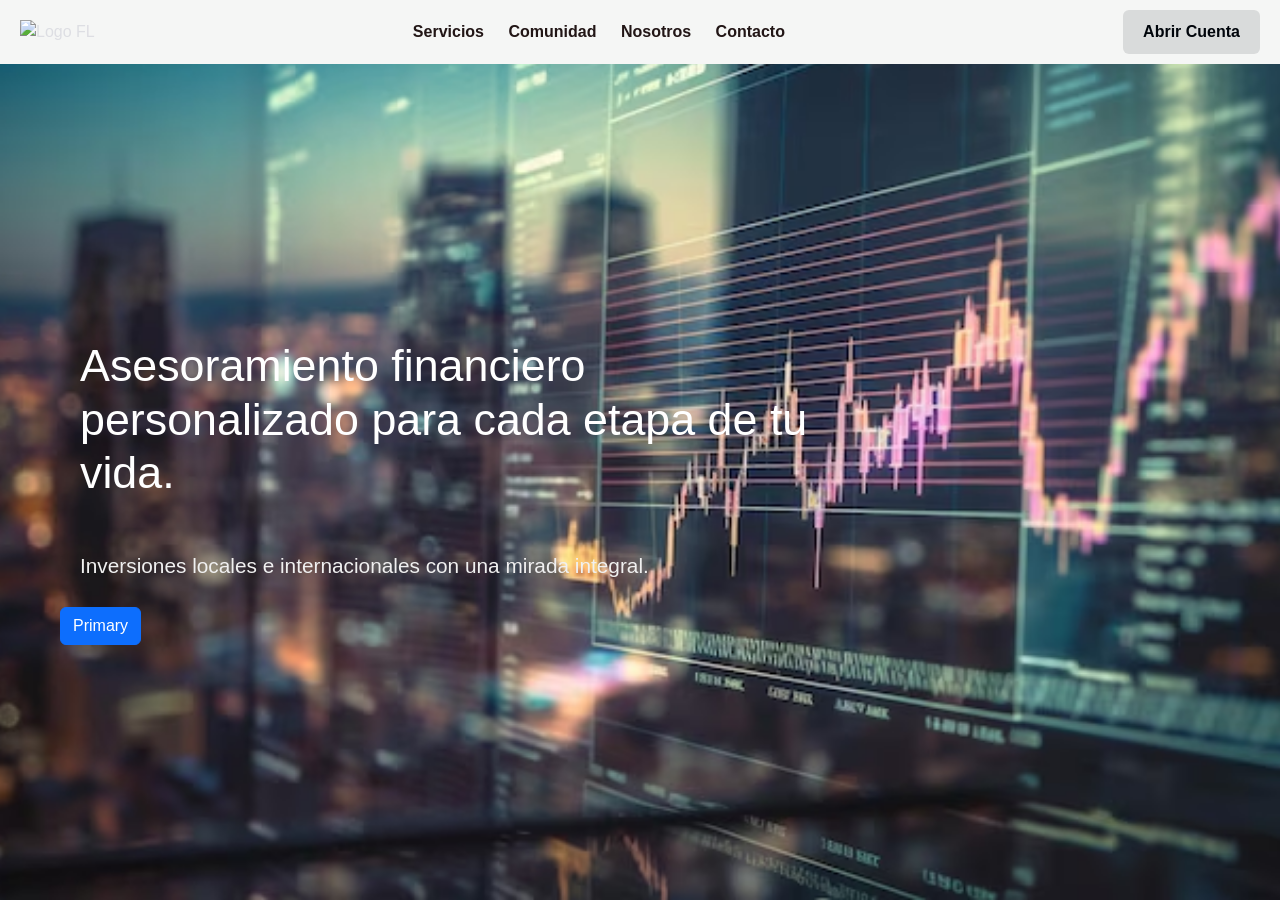
==== commit 6618de3f: "Add files via upload" ====
--- a/index.html
+++ b/index.html
@@ -2,414 +2,122 @@
 <html lang="es">
 <head>
   <meta charset="UTF-8" />
-  <meta name="viewport" content="width=device-width, initial-scale=1.0" />
-  <title>FL Inversiones & Mercados | Facundo Lanusse</title>
-  <meta name="description" content="Asesoramiento financiero personalizado en bonos, ONs y estrategias dolarizadas. Facundo Lanusse – Asesor de Mercado de Capitales en Balanz Capital." />
-  <link rel="preconnect" href="https://fonts.googleapis.com">
-  <link rel="preconnect" href="https://fonts.gstatic.com" crossorigin>
-  <link href="https://fonts.googleapis.com/css2?family=Inter:wght@400;500;600&display=swap" rel="stylesheet">
+  <title>FL Inversiones & Mercados</title>
   <link rel="stylesheet" href="css/estilos.css">
+  <link href="https://cdn.jsdelivr.net/npm/bootstrap@5.3.6/dist/css/bootstrap.min.css" rel="stylesheet" integrity="sha384-4Q6Gf2aSP4eDXB8Miphtr37CMZZQ5oXLH2yaXMJ2w8e2ZtHTl7GptT4jmndRuHDT" crossorigin="anonymous">
+ <style>
+  * {
+    margin: 0;
+    padding: 0;
+    box-sizing: border-box;
+  }
+
+   body {
+    font-family: Arial, sans-serif;
+    background-image: url("img/pantalla-grafico-que-dice-palabra-financiera_188544-27324.jpg");
+    background-size: cover;
+    background-position: center;
+    background-attachment: fixed;
+    color: rgb(221, 222, 227);
+    display: flex;
+    flex-direction: column;
+    min-height: 100vh;
+  }
+
+  header {
+  display: flex;
+  justify-content: space-between;
+  align-items: center;
+  padding: 10px 20px;
+  background-color: #f5f6f5;
+}
+
+.logo img {
+  height: 100px; /* Cambiá este valor para hacerlo más chico o más grande */
+  max-height: 70px;
+  width: auto;
+}
+
+  nav a {
+    color: rgba(14, 1, 1, 0.918);
+    margin-right: 20px;
+    text-decoration: none;
+    font-weight: bold;
+  }
+
+  .abrir-cuenta {
+    background-color: rgba(3, 11, 23, 0.113);
+    color: #00050b;
+    padding: 10px 20px;
+    border-radius: 6px;
+    text-decoration: none;
+    font-weight: bold;
+  }
+
+  .abrir-cuenta:hover {
+    background-color: #f0eaea78;
+  }
+
+ main {
+  flex: 1;
+  display: flex;
+  flex-direction: column;
+  justify-content: center;
+  align-items: flex-start;
+  text-align: left;
+  padding: 80px 60px;
+}
+
+main h1 {
+  font-size: 2.8em;
+  margin-bottom: 20px;
+  padding: 20px;
+  border-radius: 10px;
+  color: white;
+  max-width: 800px;
+}
+
+.frase-secundaria {
+  font-size: 1.3em;
+  color: #f0f0f0;
+  padding: 10px 20px;
+  border-radius: 8px;
+  max-width: 700px;
+}
+
+
+
+  footer {
+    background-color: rgba(0, 63, 128, 0.8);
+    text-align: center;
+    padding: 15px;
+  }
+</style>
+
 </head>
 <body>
 
-  <!-- NAVBAR -->
-  <header class="navbar" id="navbar">
-    <div class="nav-inner">
-      <a href="#inicio" class="nav-logo">
-        <img src="img/Logo.png" alt="FL Inversiones & Mercados" />
-      </a>
-      <nav class="nav-links">
-        <a href="#servicios">Servicios</a>
-        <a href="#comunidad">Comunidad</a>
-        <a href="#nosotros">Quién soy</a>
-        <a href="#inversiones">Inversiones</a>
-        <a href="#contacto">Contacto</a>
-      </nav>
-      <a class="btn-nav-cta" href="https://www.balanz.com/abrir-cuenta-2.aspx?reference=flanusse@balanz.com" target="_blank">Abrí tu cuenta</a>
-      <button class="nav-hamburger" id="hamburger" aria-label="Abrir menú">
-        <span></span><span></span><span></span>
-      </button>
+  <header>
+    <div class="logo">
+      <img src="img/logo.png" alt="Logo FL" />
     </div>
-    <div class="nav-mobile" id="nav-mobile">
-      <a href="#servicios">Servicios</a>
-      <a href="#comunidad">Comunidad</a>
-      <a href="#nosotros">Quién soy</a>
-      <a href="#inversiones">Inversiones</a>
-      <a href="#contacto">Contacto</a>
-      <a href="https://www.balanz.com/abrir-cuenta-2.aspx?reference=flanusse@balanz.com" target="_blank" class="btn-nav-cta-mobile">Abrí tu cuenta</a>
-    </div>
+    <nav>
+      <a href="servicios.html">Servicios</a>
+      <a href="comunidad.html">Comunidad</a>
+      <a href="nosotros.html">Nosotros</a>
+      <a href="contacto.html">Contacto</a>
+    </nav>
+    <a class="abrir-cuenta" href="https://www.balanz.com/abrir-cuenta-2.aspx?reference=flanusse@balanz.com">Abrir Cuenta</a>
   </header>
 
-  <!-- HERO -->
-  <section class="hero" id="inicio">
-    <div class="hero-inner">
-      <div class="hero-text">
-        <div class="hero-badge">
-          <span class="badge-dot"></span>
-          Asesor matriculado · Balanz Capital
-        </div>
-        <h1>Invertí en dólares con<br><span class="h1-muted">estrategia y acompañamiento.</span></h1>
-        <p class="hero-sub">
-          Soy Facundo Lanusse, asesor de mercado de capitales. Diseño carteras personalizadas con bonos soberanos, ONs y estrategias dolarizadas para personas y empresas en Argentina.
-        </p>
-        <div class="hero-actions">
-          <a href="#contacto" class="btn-primary">Hablemos de tu cartera</a>
-          <a href="#inversiones" class="btn-secondary">Ver inversiones</a>
-        </div>
-        <div class="hero-stats">
-          <div class="stat">
-            <span class="stat-number">+8</span>
-            <span class="stat-label">años en mercados</span>
-          </div>
-          <div class="stat-divider"></div>
-          <div class="stat">
-            <span class="stat-number">100%</span>
-            <span class="stat-label">personalizado</span>
-          </div>
-          <div class="stat-divider"></div>
-          <div class="stat">
-            <span class="stat-number">Local & ext.</span>
-            <span class="stat-label">inversiones disponibles</span>
-          </div>
-        </div>
-      </div>
-      <div class="hero-card">
-        <div class="advisor-row">
-          <div class="avatar">FL</div>
-          <div>
-            <div class="advisor-name">Facundo Lanusse</div>
-            <div class="advisor-title">Asesor de Mercado de Capitales</div>
-          </div>
-        </div>
-        <div class="card-field">
-          <div class="card-label">Estrategia actual</div>
-          <div class="card-value">Rotación a bonos hard dollar</div>
-        </div>
-        <div class="card-field">
-          <div class="card-label">Foco de la semana</div>
-          <div class="card-value">GD35 · AL35 · ONs corporativas</div>
-        </div>
-        <hr class="card-divider" />
-        <div class="card-label" style="margin-bottom:10px;">Especialidades</div>
-        <div class="chip-row">
-          <span class="chip">Bonos soberanos</span>
-          <span class="chip">ONs</span>
-          <span class="chip">USD MEP / CCL</span>
-          <span class="chip">Renta fija</span>
-          <span class="chip">Planificación fiscal</span>
-        </div>
-      </div>
-    </div>
-  </section>
 
-  <!-- SERVICIOS -->
-  <section class="section" id="servicios">
-    <div class="section-inner">
-      <div class="section-header">
-        <span class="section-label">Servicios</span>
-        <h2>¿En qué te puedo ayudar?</h2>
-        <p class="section-sub">Trabajo con personas y empresas que quieren invertir con criterio, entender lo que hacen con su dinero y proteger su patrimonio en el tiempo.</p>
-      </div>
-      <div class="services-grid">
-        <div class="service-card">
-          <div class="service-icon">
-            <svg viewBox="0 0 24 24" fill="none"><path d="M12 3L21 7.5V16.5L12 21L3 16.5V7.5L12 3Z" stroke="currentColor" stroke-width="1.5"/></svg>
-          </div>
-          <h3>Cartera personalizada</h3>
-          <p>Diseño tu estrategia de inversión según tu perfil, horizonte y objetivos. Sin soluciones genéricas ni productos empaquetados.</p>
-        </div>
-        <div class="service-card">
-          <div class="service-icon">
-            <svg viewBox="0 0 24 24" fill="none"><circle cx="12" cy="12" r="9" stroke="currentColor" stroke-width="1.5"/><path d="M12 7v5l3 3" stroke="currentColor" stroke-width="1.5" stroke-linecap="round"/></svg>
-          </div>
-          <h3>Dolarización eficiente</h3>
-          <p>Te ayudo a operar USD MEP y CCL de forma legal, optimizando costos y tiempos de liquidación según tu situación.</p>
-        </div>
-        <div class="service-card">
-          <div class="service-icon">
-            <svg viewBox="0 0 24 24" fill="none"><rect x="3" y="6" width="18" height="13" rx="2" stroke="currentColor" stroke-width="1.5"/><path d="M3 10h18" stroke="currentColor" stroke-width="1.5"/></svg>
-          </div>
-          <h3>Planificación fiscal</h3>
-          <p>Invertir sin considerar el impacto impositivo cuesta caro. Te asesoro para que los rendimientos nominales sean rendimientos reales.</p>
-        </div>
-        <div class="service-card">
-          <div class="service-icon">
-            <svg viewBox="0 0 24 24" fill="none"><path d="M3 17l4-8 4 5 3-3 4 6" stroke="currentColor" stroke-width="1.5" stroke-linecap="round" stroke-linejoin="round"/></svg>
-          </div>
-          <h3>Renta fija y bonos</h3>
-          <p>Bonos soberanos, ONs corporativas y estrategias de duration. Cupones periódicos en dólares con distintos perfiles de riesgo.</p>
-        </div>
-        <div class="service-card">
-          <div class="service-icon">
-            <svg viewBox="0 0 24 24" fill="none"><rect x="3" y="3" width="8" height="8" rx="1.5" stroke="currentColor" stroke-width="1.5"/><rect x="13" y="3" width="8" height="8" rx="1.5" stroke="currentColor" stroke-width="1.5"/><rect x="3" y="13" width="8" height="8" rx="1.5" stroke="currentColor" stroke-width="1.5"/><rect x="13" y="13" width="8" height="8" rx="1.5" stroke="currentColor" stroke-width="1.5"/></svg>
-          </div>
-          <h3>Soluciones para empresas</h3>
-          <p>Manejo de liquidez, inversiones de corto y largo plazo, y estrategias de cobertura cambiaria para empresas de todos los tamaños.</p>
-        </div>
-        <div class="service-card">
-          <div class="service-icon">
-            <svg viewBox="0 0 24 24" fill="none"><path d="M21 15a2 2 0 0 1-2 2H7l-4 4V5a2 2 0 0 1 2-2h14a2 2 0 0 1 2 2z" stroke="currentColor" stroke-width="1.5"/></svg>
-          </div>
-          <h3>Seguimiento continuo</h3>
-          <p>Canal de WhatsApp con monitor semanal de trades, alertas de mercado y análisis de coyuntura. Siempre en contacto.</p>
-        </div>
-      </div>
-    </div>
-  </section>
+ <main>
+  <h1>Asesoramiento financiero personalizado para cada etapa de tu vida.</h1>
+  <p class="frase-secundaria">Inversiones locales e internacionales con una mirada integral.</p>
 
-  <!-- COMUNIDAD -->
-  <section class="section section-alt" id="comunidad">
-    <div class="section-inner comunidad-inner">
-      <div class="comunidad-text">
-        <span class="section-label">Comunidad</span>
-        <h2>Invertí acompañado, no solo.</h2>
-        <p>El canal de FL Inversiones & Mercados es un espacio para inversores que quieren información clara, análisis semanal y respaldo profesional. Seas principiante o experimentado, te acompaño en cada decisión.</p>
-        <ul class="comunidad-list">
-          <li>
-            <svg viewBox="0 0 16 16" fill="none"><path d="M2 8l4 4 8-8" stroke="currentColor" stroke-width="1.5" stroke-linecap="round"/></svg>
-            Monitor semanal de trades todos los lunes
-          </li>
-          <li>
-            <svg viewBox="0 0 16 16" fill="none"><path d="M2 8l4 4 8-8" stroke="currentColor" stroke-width="1.5" stroke-linecap="round"/></svg>
-            Alertas de licitaciones y cobro de cupones
-          </li>
-          <li>
-            <svg viewBox="0 0 16 16" fill="none"><path d="M2 8l4 4 8-8" stroke="currentColor" stroke-width="1.5" stroke-linecap="round"/></svg>
-            Análisis de coyuntura y datos de mercado
-          </li>
-          <li>
-            <svg viewBox="0 0 16 16" fill="none"><path d="M2 8l4 4 8-8" stroke="currentColor" stroke-width="1.5" stroke-linecap="round"/></svg>
-            Educación financiera aplicada, sin tecnicismos
-          </li>
-          <li>
-            <svg viewBox="0 0 16 16" fill="none"><path d="M2 8l4 4 8-8" stroke="currentColor" stroke-width="1.5" stroke-linecap="round"/></svg>
-            Acompañamiento 1 a 1 con acceso directo a tu asesor
-          </li>
-        </ul>
-        <div class="comunidad-actions">
-          <a href="https://whatsapp.com/channel/0029Vb5Hm7iInlqJGwqTW40t" class="btn-primary" target="_blank">Unirme al canal</a>
-          <a href="https://wa.me/5491159929912" class="btn-secondary" target="_blank">Hablar con Facundo</a>
-        </div>
-      </div>
-      <div class="wa-preview">
-        <div class="wa-header">
-          <div class="wa-avatar">FL</div>
-          <div>
-            <div class="wa-name">FL Inversiones & Mercados</div>
-            <div class="wa-sub">Canal de WhatsApp · Gratuito</div>
-          </div>
-        </div>
-        <div class="wa-message">
-          <div class="wa-msg-label">Monitor de Trades — Lunes</div>
-          <div class="wa-msg-text">
-            <strong>Estrategia que mantengo:</strong> Sobrepondero AL35 y GD35. Duration media, ley NY.<br><br>
-            <strong>Trades activos:</strong> Rotación parcial de pesos hacia ONs hard dollar en el tramo corto.<br><br>
-            <strong>A monitorear:</strong> Licitación de LECAPs esta semana. Spread MEP/CCL en niveles atractivos.
-          </div>
-          <div class="wa-msg-time">Hoy · 9:00 AM</div>
-        </div>
-        <p class="wa-footer-text">Este análisis, cada lunes en tu celular.</p>
-      </div>
-    </div>
-  </section>
+  <button type="button" class="btn btn-primary">Primary</button>
+</main>
 
-  <!-- QUIÉN SOY -->
-  <section class="section" id="nosotros">
-    <div class="section-inner nosotros-inner">
-      <div class="nosotros-quote-block">
-        <div class="nosotros-avatar">FL</div>
-        <blockquote>
-          "Creo que las mejores decisiones financieras se toman cuando hay alguien confiable del otro lado. No soy una plataforma. Soy una persona."
-        </blockquote>
-        <div class="nosotros-firma">— Facundo Lanusse</div>
-      </div>
-      <div class="nosotros-text">
-        <span class="section-label">Quién soy</span>
-        <h2>Un asesor con criterio propio.</h2>
-        <p>Trabajo en Balanz Capital asesorando a personas y empresas en el mercado de capitales local e internacional. Mi enfoque combina análisis técnico con una mirada integral: económica, tributaria y estratégica.</p>
-        <p class="mt-16">Cada cliente recibe un plan de inversión diseñado a medida, con seguimiento constante y acceso directo a mí. Sin intermediarios, sin respuestas automáticas.</p>
-        <div class="diferenciadores">
-          <div class="dif-item">
-            <div class="dif-title">Asesoramiento 100% personalizado</div>
-            <div class="dif-desc">Cada cartera refleja una historia, un objetivo y un horizonte de tiempo únicos.</div>
-          </div>
-          <div class="dif-item">
-            <div class="dif-title">Visión fiscal integrada</div>
-            <div class="dif-desc">El impacto impositivo forma parte de cada decisión. Bonos soberanos y ONs, exentos de Ganancias para personas físicas.</div>
-          </div>
-          <div class="dif-item">
-            <div class="dif-title">Local e internacional</div>
-            <div class="dif-desc">Acceso a mercados argentinos y globales desde una sola cuenta, con estrategia unificada.</div>
-          </div>
-        </div>
-      </div>
-    </div>
-  </section>
-
-  <!-- INVERSIONES -->
-  <section class="section section-alt" id="inversiones">
-    <div class="section-inner">
-      <div class="section-header">
-        <span class="section-label">Inversiones</span>
-        <h2>¿En qué instrumentos trabajamos?</h2>
-        <p class="section-sub">Una selección de los activos que utilizo habitualmente para construir carteras eficientes, dolarizadas y fiscalmente optimizadas.</p>
-      </div>
-      <div class="inv-grid">
-        <div class="inv-card">
-          <div class="inv-img-wrap"><img src="img/Moneda.png" alt="Dólares financieros" /></div>
-          <div class="inv-card-body">
-            <h3>Dólares financieros</h3>
-            <p>Alternativas legales para comprar dólares a través del mercado de capitales, tanto en Argentina (USD MEP) como en el exterior (USD CCL).</p>
-          </div>
-        </div>
-        <div class="inv-card">
-          <div class="inv-img-wrap"><img src="img/Renta-Fina.png" alt="Renta fija" /></div>
-          <div class="inv-card-body">
-            <h3>Renta fija</h3>
-            <p>Bonos soberanos y ONs con renta periódica y devolución de capital. En pesos o dólares, con distintos tipos de ajuste y riesgo crediticio.</p>
-          </div>
-        </div>
-        <div class="inv-card">
-          <div class="inv-img-wrap"><img src="img/Renta-variable.png" alt="Renta variable" /></div>
-          <div class="inv-card-body">
-            <h3>Renta variable</h3>
-            <p>Acciones, CEDEARs y ADRs para participar del capital de empresas locales y globales. Crecimiento de largo plazo con diversificación.</p>
-          </div>
-        </div>
-        <div class="inv-card">
-          <div class="inv-img-wrap"><img src="img/FCI.png" alt="Fondos comunes" /></div>
-          <div class="inv-card-body">
-            <h3>Fondos comunes de inversión</h3>
-            <p>Carteras diversificadas gestionadas profesionalmente. Opciones en pesos y dólares para distintos perfiles y horizontes.</p>
-          </div>
-        </div>
-        <div class="inv-card">
-          <div class="inv-img-wrap"><img src="img/Treasuriespng.png" alt="Bonos americanos" /></div>
-          <div class="inv-card-body">
-            <h3>Bonos americanos</h3>
-            <p>Treasuries del gobierno de EE.UU. para preservar capital en dólares con riesgo crediticio mínimo y liquidez global.</p>
-          </div>
-        </div>
-        <div class="inv-card">
-          <div class="inv-img-wrap"><img src="img/FCI-off.png" alt="Fondos internacionales" /></div>
-          <div class="inv-card-body">
-            <h3>Fondos internacionales</h3>
-            <p>Exposición a mercados globales con un solo fondo. Diversificación, cobertura cambiaria y gestión profesional en dólares desde Argentina.</p>
-          </div>
-        </div>
-      </div>
-    </div>
-  </section>
-
-  <!-- CONTACTO -->
-  <section class="section contact-section" id="contacto">
-    <div class="section-inner contact-inner">
-      <div class="contact-left">
-        <span class="section-label">Contacto</span>
-        <h2>¿Querés que revisemos tu cartera juntos?</h2>
-        <p>Completá el formulario y te contacto en menos de 24 horas hábiles. La primera consulta es sin costo.</p>
-        <div class="promise-list">
-          <div class="promise-item">
-            <div class="promise-check">
-              <svg viewBox="0 0 10 10" fill="none"><path d="M1.5 5L4 7.5L8.5 2.5" stroke="currentColor" stroke-width="1.5" stroke-linecap="round"/></svg>
-            </div>
-            <span>Respuesta en menos de 24 horas hábiles</span>
-          </div>
-          <div class="promise-item">
-            <div class="promise-check">
-              <svg viewBox="0 0 10 10" fill="none"><path d="M1.5 5L4 7.5L8.5 2.5" stroke="currentColor" stroke-width="1.5" stroke-linecap="round"/></svg>
-            </div>
-            <span>Primera consulta sin cargo</span>
-          </div>
-          <div class="promise-item">
-            <div class="promise-check">
-              <svg viewBox="0 0 10 10" fill="none"><path d="M1.5 5L4 7.5L8.5 2.5" stroke="currentColor" stroke-width="1.5" stroke-linecap="round"/></svg>
-            </div>
-            <span>Sin compromiso ni presión comercial</span>
-          </div>
-          <div class="promise-item">
-            <div class="promise-check">
-              <svg viewBox="0 0 10 10" fill="none"><path d="M1.5 5L4 7.5L8.5 2.5" stroke="currentColor" stroke-width="1.5" stroke-linecap="round"/></svg>
-            </div>
-            <span>Tu información es confidencial</span>
-          </div>
-        </div>
-        <div class="contact-alt">
-          <p>¿Preferís hablar directamente?</p>
-          <a href="https://wa.me/5491159929912" class="btn-wa" target="_blank">
-            <svg viewBox="0 0 24 24" fill="currentColor" width="18" height="18"><path d="M17.472 14.382c-.297-.149-1.758-.867-2.03-.967-.273-.099-.471-.148-.67.15-.197.297-.767.966-.94 1.164-.173.199-.347.223-.644.075-.297-.15-1.255-.463-2.39-1.475-.883-.788-1.48-1.761-1.653-2.059-.173-.297-.018-.458.13-.606.134-.133.298-.347.446-.52.149-.174.198-.298.298-.497.099-.198.05-.371-.025-.52-.075-.149-.669-1.612-.916-2.207-.242-.579-.487-.5-.669-.51-.173-.008-.371-.01-.57-.01-.198 0-.52.074-.792.372-.272.297-1.04 1.016-1.04 2.479 0 1.462 1.065 2.875 1.213 3.074.149.198 2.096 3.2 5.077 4.487.709.306 1.262.489 1.694.625.712.227 1.36.195 1.871.118.571-.085 1.758-.719 2.006-1.413.248-.694.248-1.289.173-1.413-.074-.124-.272-.198-.57-.347m-5.421 7.403h-.004a9.87 9.87 0 01-5.031-1.378l-.361-.214-3.741.982.998-3.648-.235-.374a9.86 9.86 0 01-1.51-5.26c.001-5.45 4.436-9.884 9.888-9.884 2.64 0 5.122 1.03 6.988 2.898a9.825 9.825 0 012.893 6.994c-.003 5.45-4.437 9.884-9.885 9.884m8.413-18.297A11.815 11.815 0 0012.05 0C5.495 0 .16 5.335.157 11.892c0 2.096.547 4.142 1.588 5.945L.057 24l6.305-1.654a11.882 11.882 0 005.683 1.448h.005c6.554 0 11.89-5.335 11.893-11.893a11.821 11.821 0 00-3.48-8.413z"/></svg>
-            WhatsApp directo
-          </a>
-        </div>
-      </div>
-      <div class="contact-form-wrap">
-        <form class="contact-form" id="contactForm" onsubmit="handleSubmit(event)">
-          <div class="form-row">
-            <div class="form-group">
-              <label for="nombre">Nombre</label>
-              <input type="text" id="nombre" name="nombre" placeholder="Tu nombre" required />
-            </div>
-            <div class="form-group">
-              <label for="apellido">Apellido</label>
-              <input type="text" id="apellido" name="apellido" placeholder="Tu apellido" required />
-            </div>
-          </div>
-          <div class="form-row">
-            <div class="form-group">
-              <label for="email">Email</label>
-              <input type="email" id="email" name="email" placeholder="tu@email.com" required />
-            </div>
-            <div class="form-group">
-              <label for="telefono">Teléfono / WhatsApp</label>
-              <input type="tel" id="telefono" name="telefono" placeholder="+54 9 11..." />
-            </div>
-          </div>
-          <div class="form-group">
-            <label for="motivo">¿Sobre qué querés consultar?</label>
-            <select id="motivo" name="motivo">
-              <option value="">Seleccioná una opción</option>
-              <option>Armar o revisar mi cartera</option>
-              <option>Comprar USD MEP / CCL</option>
-              <option>Invertir en bonos u ONs</option>
-              <option>Soluciones para mi empresa</option>
-              <option>Otro</option>
-            </select>
-          </div>
-          <div class="form-group">
-            <label for="mensaje">¿Algo más que quieras contarme? (opcional)</label>
-            <textarea id="mensaje" name="mensaje" rows="3" placeholder="Tu situación actual, monto a invertir, dudas específicas..."></textarea>
-          </div>
-          <button type="submit" class="btn-form-submit">Quiero una consulta gratuita</button>
-          <p class="form-disclaimer">Tu información es confidencial y solo será usada para contactarte.</p>
-        </form>
-        <div class="form-success" id="formSuccess" style="display:none;">
-          <div class="success-icon">
-            <svg viewBox="0 0 24 24" fill="none"><path d="M5 12l5 5L20 7" stroke="currentColor" stroke-width="2" stroke-linecap="round"/></svg>
-          </div>
-          <h3>¡Consulta recibida!</h3>
-          <p>Te contacto en menos de 24 horas hábiles.</p>
-        </div>
-      </div>
-    </div>
-  </section>
-
-  <!-- FOOTER -->
-  <footer class="footer">
-    <div class="footer-inner">
-      <div class="footer-logo">
-        <img src="img/Logo.png" alt="FL Inversiones & Mercados" />
-      </div>
-      <nav class="footer-links">
-        <a href="#servicios">Servicios</a>
-        <a href="#comunidad">Comunidad</a>
-        <a href="#nosotros">Quién soy</a>
-        <a href="#inversiones">Inversiones</a>
-        <a href="#contacto">Contacto</a>
-      </nav>
-      <p class="footer-copy">FL Inversiones & Mercados &copy; 2025. Todos los derechos reservados.</p>
-    </div>
-  </footer>
-
-  <script src="js/scripts.js"></script>
+<script src="https://cdn.jsdelivr.net/npm/bootstrap@5.3.6/dist/js/bootstrap.bundle.min.js" integrity="sha384-j1CDi7MgGQ12Z7Qab0qlWQ/Qqz24Gc6BM0thvEMVjHnfYGF0rmFCozFSxQBxwHKO" crossorigin="anonymous"></script>
 </body>
 </html>
--- a/css/estilos.css
+++ b/css/estilos.css
@@ -0,0 +1,87 @@
+
+  * {
+    margin: 0;
+    padding: 0;
+    box-sizing: border-box;
+  }
+
+   body {
+    font-family: Arial, sans-serif;
+    background-image: url("img/pantalla-grafico-que-dice-palabra-financiera_188544-27324.jpg");
+    background-size: cover;
+    background-position: center;
+    background-attachment: fixed;
+    color: rgb(221, 222, 227);
+    display: flex;
+    flex-direction: column;
+    min-height: 100vh;
+  }
+
+  header {
+  display: flex;
+  justify-content: space-between;
+  align-items: center;
+  padding: 10px 20px;
+  background-color: #f5f6f5;
+}
+
+.logo img {
+  height: 100px; /* Cambiá este valor para hacerlo más chico o más grande */
+  max-height: 70px;
+  width: auto;
+}
+
+  nav a {
+    color: rgba(14, 1, 1, 0.918);
+    margin-right: 20px;
+    text-decoration: none;
+    font-weight: bold;
+  }
+
+  .abrir-cuenta {
+    background-color: rgba(3, 11, 23, 0.113);
+    color: #00050b;
+    padding: 10px 20px;
+    border-radius: 6px;
+    text-decoration: none;
+    font-weight: bold;
+  }
+
+  .abrir-cuenta:hover {
+    background-color: #f0eaea78;
+  }
+
+ main {
+  flex: 1;
+  display: flex;
+  flex-direction: column;
+  justify-content: center;
+  align-items: flex-start;
+  text-align: left;
+  padding: 80px 60px;
+}
+
+main h1 {
+  font-size: 2.8em;
+  margin-bottom: 20px;
+  padding: 20px;
+  border-radius: 10px;
+  color: white;
+  max-width: 800px;
+}
+
+.frase-secundaria {
+  font-size: 1.3em;
+  color: #f0f0f0;
+  padding: 10px 20px;
+  border-radius: 8px;
+  max-width: 700px;
+}
+
+
+
+  footer {
+    background-color: rgba(0, 63, 128, 0.8);
+    text-align: center;
+    padding: 15px;
+  }
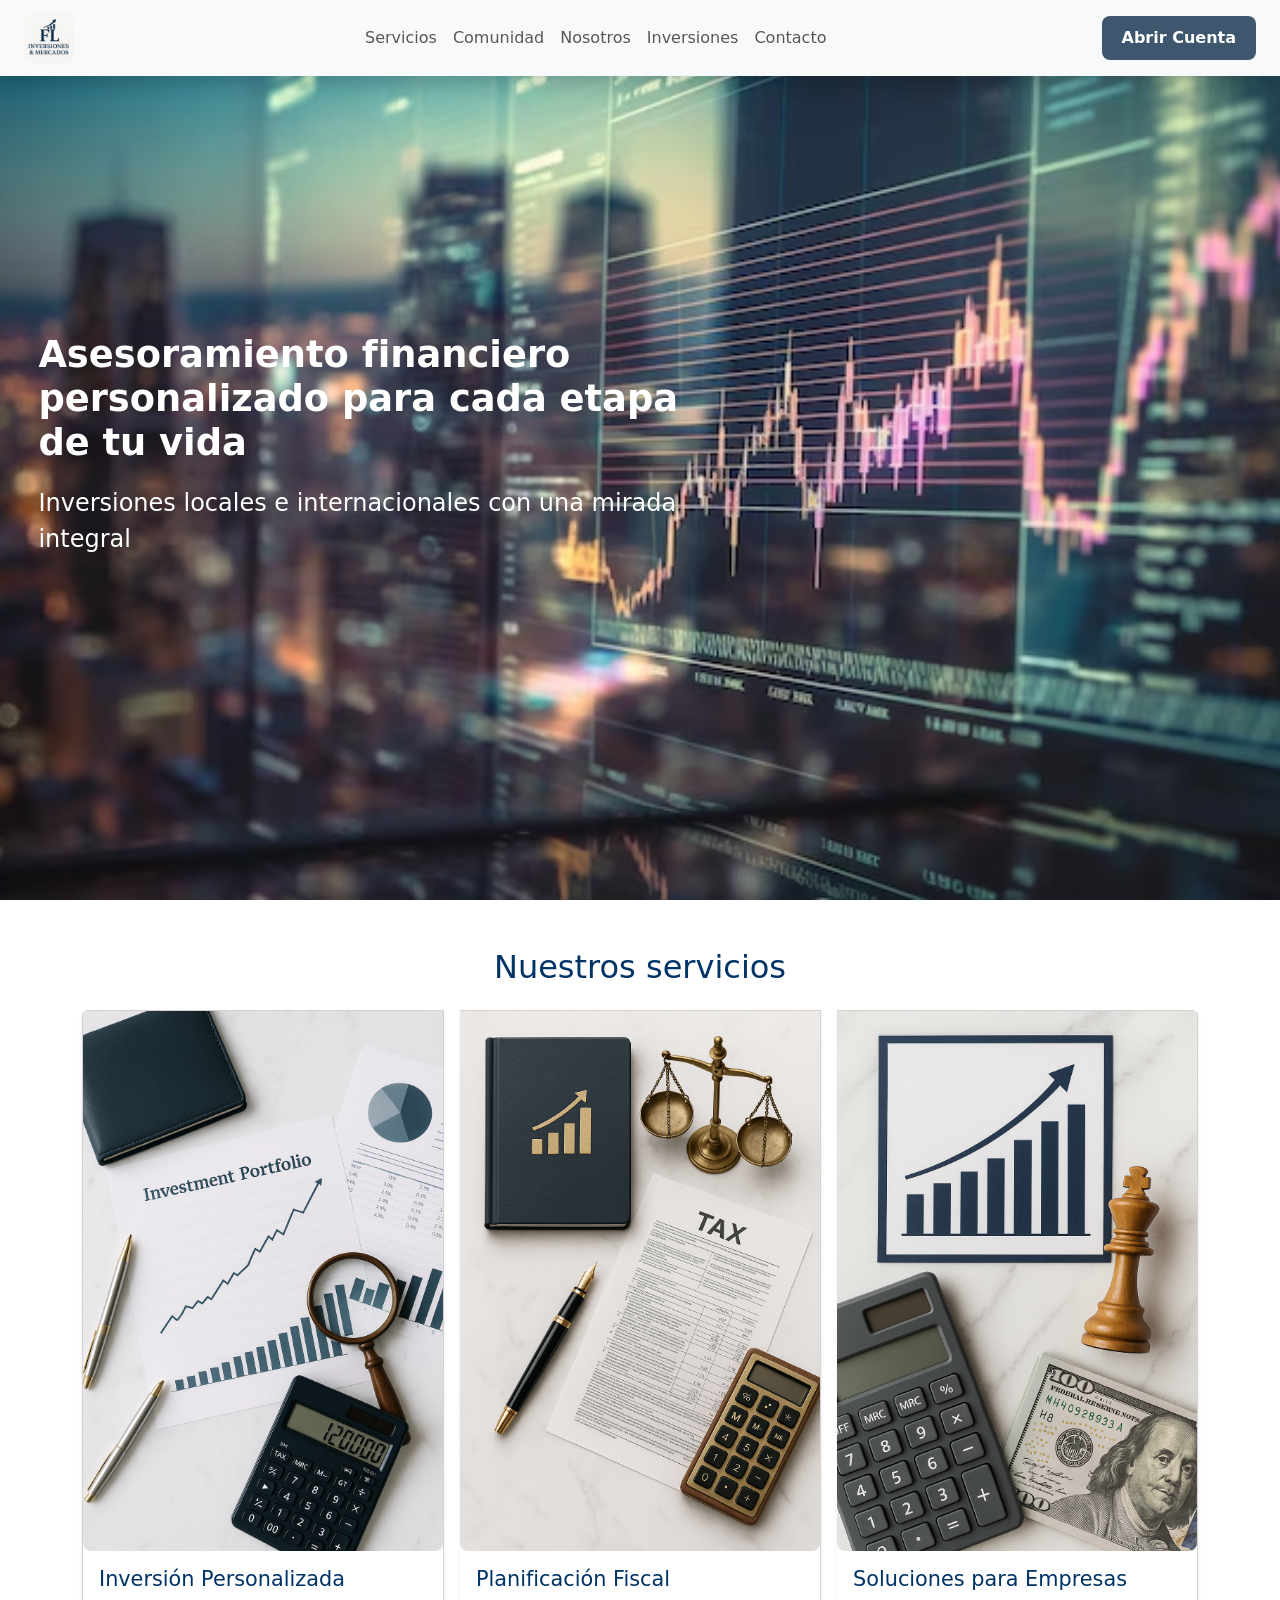
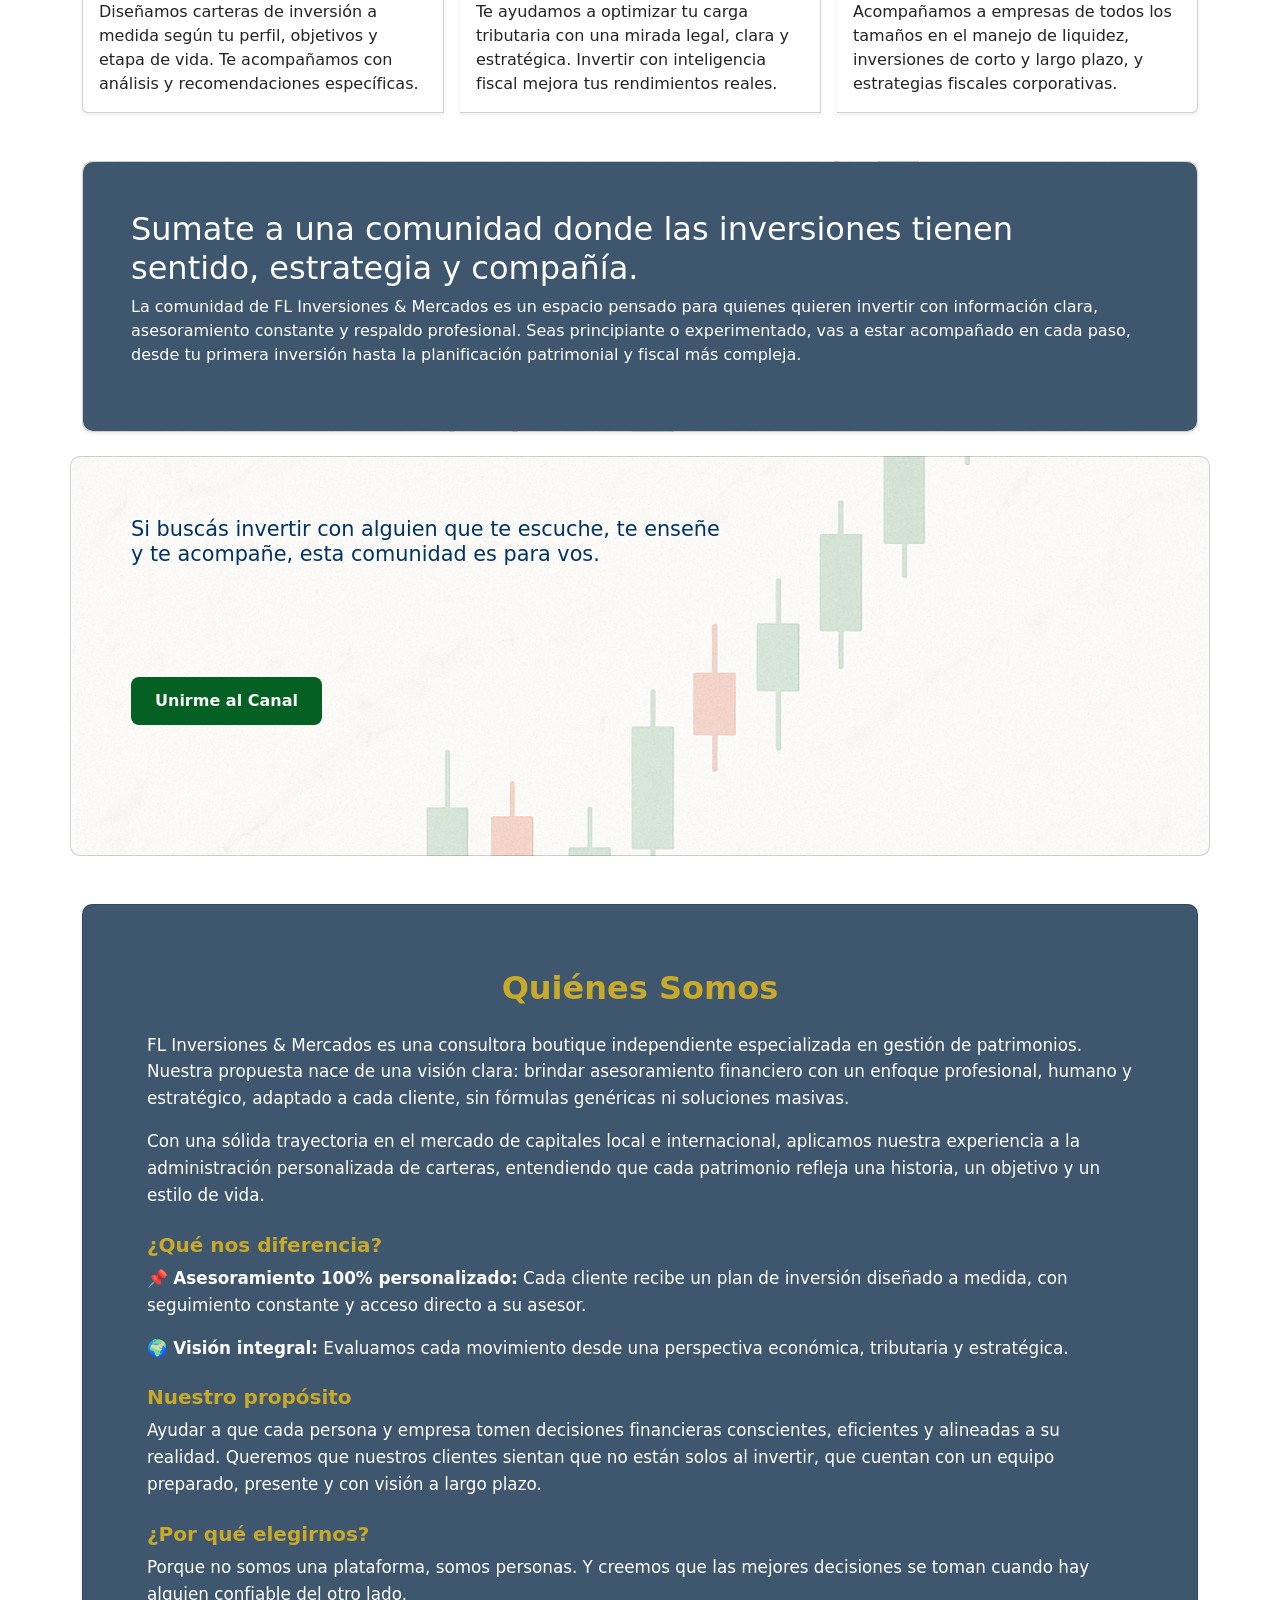
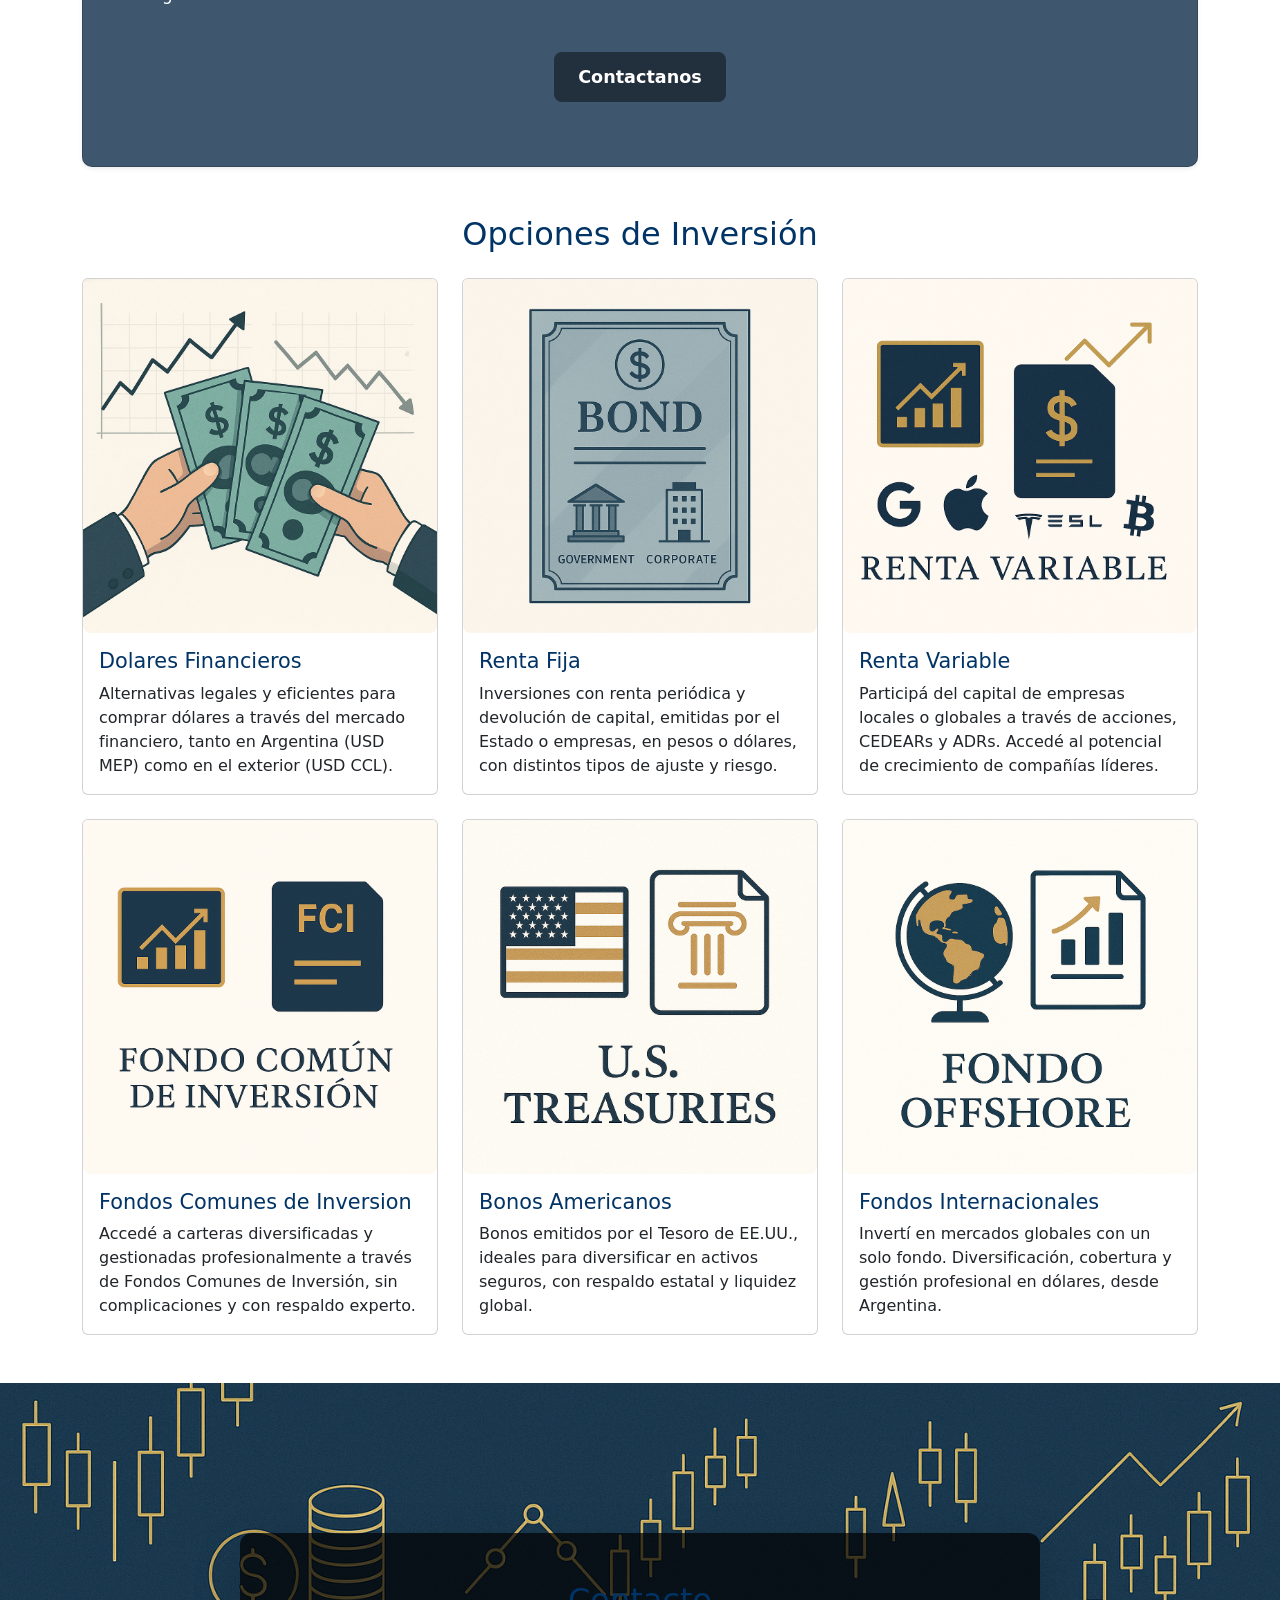
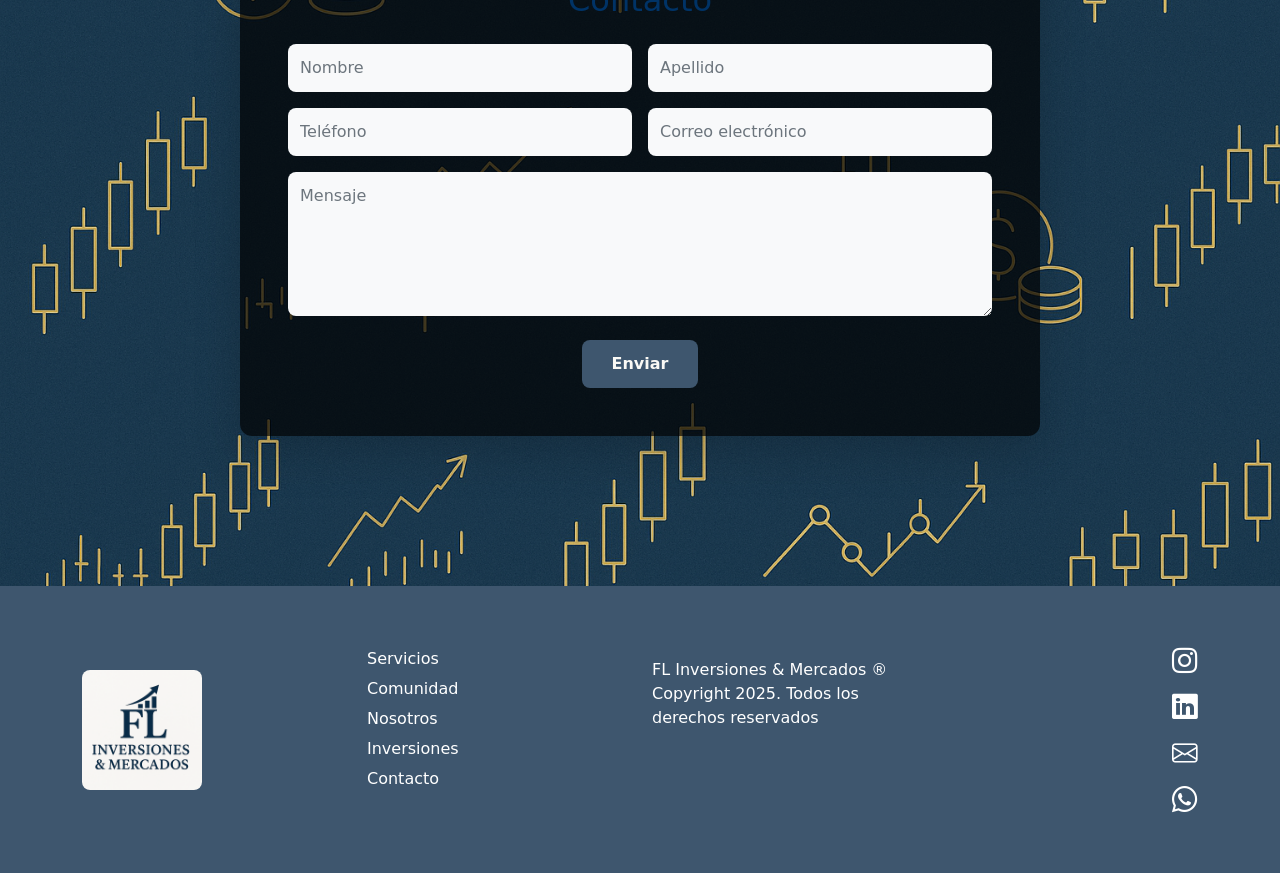
==== commit c7632219: "Add files via upload" ====
--- a/index.html
+++ b/index.html
@@ -1,123 +1,528 @@
 <!DOCTYPE html>
 <html lang="es">
+
 <head>
-  <meta charset="UTF-8" />
-  <title>FL Inversiones & Mercados</title>
-  <link rel="stylesheet" href="css/estilos.css">
-  <link href="https://cdn.jsdelivr.net/npm/bootstrap@5.3.6/dist/css/bootstrap.min.css" rel="stylesheet" integrity="sha384-4Q6Gf2aSP4eDXB8Miphtr37CMZZQ5oXLH2yaXMJ2w8e2ZtHTl7GptT4jmndRuHDT" crossorigin="anonymous">
- <style>
-  * {
-    margin: 0;
-    padding: 0;
-    box-sizing: border-box;
-  }
-
-   body {
-    font-family: Arial, sans-serif;
-    background-image: url("img/pantalla-grafico-que-dice-palabra-financiera_188544-27324.jpg");
-    background-size: cover;
-    background-position: center;
-    background-attachment: fixed;
-    color: rgb(221, 222, 227);
-    display: flex;
-    flex-direction: column;
-    min-height: 100vh;
-  }
-
-  header {
-  display: flex;
-  justify-content: space-between;
-  align-items: center;
-  padding: 10px 20px;
-  background-color: #f5f6f5;
-}
-
-.logo img {
-  height: 100px; /* Cambiá este valor para hacerlo más chico o más grande */
-  max-height: 70px;
-  width: auto;
-}
-
-  nav a {
-    color: rgba(14, 1, 1, 0.918);
-    margin-right: 20px;
-    text-decoration: none;
-    font-weight: bold;
-  }
-
-  .abrir-cuenta {
-    background-color: rgba(3, 11, 23, 0.113);
-    color: #00050b;
-    padding: 10px 20px;
-    border-radius: 6px;
-    text-decoration: none;
-    font-weight: bold;
-  }
-
-  .abrir-cuenta:hover {
-    background-color: #f0eaea78;
-  }
-
- main {
-  flex: 1;
-  display: flex;
-  flex-direction: column;
-  justify-content: center;
-  align-items: flex-start;
-  text-align: left;
-  padding: 80px 60px;
-}
-
-main h1 {
-  font-size: 2.8em;
-  margin-bottom: 20px;
-  padding: 20px;
-  border-radius: 10px;
-  color: white;
-  max-width: 800px;
-}
-
-.frase-secundaria {
-  font-size: 1.3em;
-  color: #f0f0f0;
-  padding: 10px 20px;
-  border-radius: 8px;
-  max-width: 700px;
-}
-
-
-
-  footer {
-    background-color: rgba(0, 63, 128, 0.8);
-    text-align: center;
-    padding: 15px;
-  }
-</style>
+  <meta charset="UTF-8">
+  <title>Landing Page</title>
+  <meta name="viewport" content="width=device-width, initial-scale=1">
+  <link href="https://cdn.jsdelivr.net/npm/bootstrap@5.3.0/dist/css/bootstrap.min.css" rel="stylesheet">
+  <link rel="stylesheet" href="https://cdn.jsdelivr.net/npm/bootstrap-icons/font/bootstrap-icons.css">
+  <link rel="stylesheet" href="estilos.css">
+ 
+
 
 </head>
-<body>
-
-  <header>
-    <div class="logo">
-      <img src="img/logo.png" alt="Logo FL" />
-    </div>
-    <nav>
-      <a href="servicios.html">Servicios</a>
-      <a href="comunidad.html">Comunidad</a>
-      <a href="nosotros.html">Nosotros</a>
-      <a href="contacto.html">Contacto</a>
-    </nav>
-    <a class="abrir-cuenta" href="https://www.balanz.com/abrir-cuenta-2.aspx?reference=flanusse@balanz.com">Abrir Cuenta</a>
-  </header>
-
-
- <main>
-  <h1>Asesoramiento financiero personalizado para cada etapa de tu vida.</h1>
-  <p class="frase-secundaria">Inversiones locales e internacionales con una mirada integral.</p>
-
-  <button type="button" class="btn btn-primary">Primary</button>
-</main>
-
-<script src="https://cdn.jsdelivr.net/npm/bootstrap@5.3.6/dist/js/bootstrap.bundle.min.js" integrity="sha384-j1CDi7MgGQ12Z7Qab0qlWQ/Qqz24Gc6BM0thvEMVjHnfYGF0rmFCozFSxQBxwHKO" crossorigin="anonymous"></script>
+
+<body> <!--Contenido visible en la pagina-->
+
+  <!-- Barra de Nvegacion -->
+  <nav class="navbar navbar-expand-lg navbar-light bg-light px-4 fixed-top shadow">
+  <a class="navbar-brand" href="#"><img src="img/Logo.png" alt="Logo" height="50"></a>
+  <div class="collapse navbar-collapse justify-content-center">
+    <ul class="navbar-nav">
+      <li class="nav-item"><a class="nav-link" href="#Servicios">Servicios</a></li>
+      <li class="nav-item"><a class="nav-link" href="#Comunidad">Comunidad</a></li>
+      <li class="nav-item"><a class="nav-link" href="#Nosotros">Nosotros</a></li>
+      <li class="nav-item"><a class="nav-link" href="#Inversiones">Inversiones</a></li>
+      <li class="nav-item"><a class="nav-link" href="#Contacto">Contacto</a></li>
+    </ul>
+  </div>
+
+  <!-- Botón personalizado -->
+  <a class="btn btn-abrir-cuenta" href="https://www.balanz.com/abrir-cuenta-2.aspx?reference=flanusse@balanz.com"
+    target="_blank">Abrir Cuenta</a>
+</nav>
+
+
+  <!-- HERO con imagen de fondo -->
+  <section class="hero d-flex align-items-center">
+    <div class="container">
+      <div class="hero-text text-white">
+
+        <h1 class="display-4 fw-bold">Asesoramiento financiero personalizado para cada etapa de tu vida</h1>
+        <p class="lead">Inversiones locales e internacionales con una mirada integral</p>
+
+
+      </div>
+  </section>
+
+
+
+  <!-- Servicios -->
+  <section id="Servicios" class="container my-5">
+    <h2 class="text-center mb-4 text-azul">Nuestros servicios</h2>
+    <div class="card-group gap-3">
+
+      <!-- Servicio 1 -->
+      <div class="card shadow-sm servicio-card">
+        <img src="img/Inversion-personal.png" class="card-img-top" alt="Inversiones">
+        <div class="card-body">
+          <h5 class="card-title">Inversión Personalizada</h5>
+          <p class="card-text">Diseñamos carteras de inversión a medida según tu perfil, objetivos y etapa de vida. Te
+            acompañamos con análisis y recomendaciones específicas.</p>
+        </div>
+      </div>
+
+      <!-- Servicio 2 -->
+      <div class="card shadow-sm servicio-card">
+        <img src="img/Planificacion-Fiscal.png" class="card-img-top" alt="Asesoramiento">
+        <div class="card-body">
+          <h5 class="card-title">Planificación Fiscal</h5>
+          <p class="card-text">Te ayudamos a optimizar tu carga tributaria con una mirada legal, clara y estratégica.
+            Invertir con inteligencia fiscal mejora tus rendimientos reales.</p>
+        </div>
+      </div>
+
+      <!-- Servicio 3 -->
+      <div class="card shadow-sm servicio-card">
+        <img src="img/Empresas.png" class="card-img-top" alt="Seguimiento">
+        <div class="card-body">
+          <h5 class="card-title">Soluciones para Empresas</h5>
+          <p class="card-text">Acompañamos a empresas de todos los tamaños en el manejo de liquidez, inversiones de
+            corto y largo plazo, y estrategias fiscales corporativas.</p>
+        </div>
+      </div>
+    </div>
+  </section>
+
+
+  </section>
+
+  <!-- Comunidad -->
+  <section id="Comunidad" class="container my-5">
+    <div class="row g-4">
+
+      <!-- Card 1: Texto plano -->
+      <div class="col-12">
+        <div class="card card-comunidad-fondo p-5 shadow-sm text-start text-white">
+          <h2 class="titulo-comunidad">
+            Sumate a una comunidad donde las inversiones tienen sentido, estrategia y compañía.
+          </h2>
+          <p class="subtitulo-comunidad">
+            La comunidad de FL Inversiones & Mercados es un espacio pensado para quienes quieren invertir con
+            información clara, asesoramiento constante y respaldo profesional. Seas principiante o experimentado, vas a
+            estar acompañado en cada paso, desde tu primera inversión hasta la planificación patrimonial y fiscal más
+            compleja.
+          </p>
+        </div>
+      </div>
+
+      <!-- Card 2: Imagen de fondo con texto y botones -->
+      <div class="card card-comunidad-editable">
+        <div class="contenido-flexible">
+          <h3 class="titulo-flexible">Si buscás invertir con alguien que te escuche, te enseñe y te acompañe, esta
+            comunidad es para vos.</h3>
+          <a href="https://whatsapp.com/channel/0029Vb5Hm7iInlqJGwqTW40t" class="btn boton-flexible">Unirme al Canal</a>
+        </div>
+      </div>
+
+
+  </section>
+
+
+
+
+  <!-- Nosotros -->
+<section id="Nosotros" class="container my-5">
+  <div class="card p-5 shadow-sm nosotros-card text-white">
+    <div class="card-body">
+      <h2 class="text-center mb-4">Quiénes Somos</h2>
+      <p>
+        FL Inversiones & Mercados es una consultora boutique independiente especializada en gestión de patrimonios. Nuestra propuesta nace de una visión clara: brindar asesoramiento financiero con un enfoque profesional, humano y estratégico, adaptado a cada cliente, sin fórmulas genéricas ni soluciones masivas.
+      </p>
+      <p>
+        Con una sólida trayectoria en el mercado de capitales local e internacional, aplicamos nuestra experiencia a la administración personalizada de carteras, entendiendo que cada patrimonio refleja una historia, un objetivo y un estilo de vida.
+      </p>
+      <h5 class="mt-4">¿Qué nos diferencia?</h5>
+      <p>📌 <strong>Asesoramiento 100% personalizado:</strong> Cada cliente recibe un plan de inversión diseñado a medida, con seguimiento constante y acceso directo a su asesor.</p>
+      <p>🌍 <strong>Visión integral:</strong> Evaluamos cada movimiento desde una perspectiva económica, tributaria y estratégica.</p>
+
+      <h5 class="mt-4">Nuestro propósito</h5>
+      <p>
+        Ayudar a que cada persona y empresa tomen decisiones financieras conscientes, eficientes y alineadas a su realidad. Queremos que nuestros clientes sientan que no están solos al invertir, que cuentan con un equipo preparado, presente y con visión a largo plazo.
+      </p>
+
+      <h5 class="mt-4">¿Por qué elegirnos?</h5>
+      <p>
+        Porque no somos una plataforma, somos personas. Y creemos que las mejores decisiones se toman cuando hay alguien confiable del otro lado.
+      </p>
+
+      <div class="text-center mt-4">
+        <a href="#Contacto" class="btn btn-contacto-seccion">Contactanos</a>
+
+      </div>
+    </div>
+  </div>
+</section>
+
+
+
+
+
+  <!-- Inversiones -->
+  <section id="Inversiones" class="container my-5">
+    <h2 class="text-center mb-4 text-azul">Opciones de Inversión</h2>
+    <div class="row g-4">
+
+      <!-- CARD 1 -->
+      <div class="col-md-4">
+        <div class="card inversion-card h-100" data-bs-toggle="modal" data-bs-target="#modal1">
+          <img src="img/Moneda.png" class="card-img-top" alt="Inversión 1">
+          <div class="card-body">
+            <h5 class="card-title">Dolares Financieros</h5>
+            <p class="card-text">Alternativas legales y eficientes para comprar dólares a través del mercado financiero,
+              tanto en Argentina (USD MEP) como en el exterior (USD CCL).</p>
+          </div>
+        </div>
+      </div>
+
+
+      <!-- CARD 2 -->
+      <div class="col-md-4">
+        <div class="card inversion-card h-100" data-bs-toggle="modal" data-bs-target="#modal2">
+          <img src="img/Renta-Fina.png" class="card-img-top" alt="Inversión 2">
+          <div class="card-body">
+            <h5 class="card-title">Renta Fija</h5>
+            <p class="card-text">Inversiones con renta periódica y devolución de capital, emitidas por el Estado o
+              empresas, en pesos o dólares, con distintos tipos de ajuste y riesgo.</p>
+          </div>
+        </div>
+      </div>
+
+
+      <!-- CARD 3 -->
+      <div class="col-md-4">
+        <div class="card inversion-card h-100" data-bs-toggle="modal" data-bs-target="#modal3">
+          <img src="img/Renta-variable.png" class="card-img-top" alt="Inversión 3">
+          <div class="card-body">
+            <h5 class="card-title">Renta Variable</h5>
+            <p class="card-text">Participá del capital de empresas locales o globales a través de acciones, CEDEARs y
+              ADRs. Accedé al potencial de crecimiento de compañías líderes.</p>
+          </div>
+        </div>
+      </div>
+
+
+      <!-- CARD 4 -->
+      <div class="col-md-4">
+        <div class="card inversion-card h-100" data-bs-toggle="modal" data-bs-target="#modal4">
+          <img src="img/FCI.png" class="card-img-top" alt="Inversión 4">
+          <div class="card-body">
+            <h5 class="card-title">Fondos Comunes de Inversion</h5>
+            <p class="card-text">Accedé a carteras diversificadas y gestionadas profesionalmente a través de Fondos
+              Comunes de Inversión, sin complicaciones y con respaldo experto.</p>
+          </div>
+        </div>
+      </div>
+
+
+      <!-- CARD 5 -->
+      <div class="col-md-4">
+        <div class="card inversion-card h-100" data-bs-toggle="modal" data-bs-target="#modal5">
+          <img src="img/Treasuriespng.png" class="card-img-top" alt="Inversión 5">
+          <div class="card-body">
+            <h5 class="card-title">Bonos Americanos</h5>
+            <p class="card-text">Bonos emitidos por el Tesoro de EE.UU., ideales para diversificar en activos seguros,
+              con respaldo estatal y liquidez global.</p>
+          </div>
+        </div>
+      </div>
+
+
+      <!-- CARD 6 -->
+      <div class="col-md-4">
+        <div class="card inversion-card h-100" data-bs-toggle="modal" data-bs-target="#modal6">
+          <img src="img/FCI-off.png" class="card-img-top" alt="Inversión 6">
+          <div class="card-body">
+            <h5 class="card-title">Fondos Internacionales</h5>
+            <p class="card-text">Invertí en mercados globales con un solo fondo. Diversificación, cobertura y gestión
+              profesional en dólares, desde Argentina.</p>
+          </div>
+        </div>
+      </div>
+    </div>
+    <!-- Modal Dolares Financieros 1 -->
+    <div class="modal fade" id="modal1" tabindex="-1" aria-hidden="true">
+      <div class="modal-dialog modal-lg modal-dialog-centered">
+        <div class="modal-content">
+          <div class="modal-header">
+            <h5 class="modal-title">Dolar Meps</h5>
+            <button type="button" class="btn-close" data-bs-dismiss="modal" aria-label="Cerrar"></button>
+          </div>
+          <div class="modal-body">
+            <p>La compra de USD MEP y USD CCL permite acceder a dólares de forma legal y segura mediante el mercado de
+              capitales.
+              Con USD MEP, se compran bonos en pesos y se venden en dólares en el país, obteniendo divisas a una
+              cotización financiera competitiva.
+              En el caso del USD CCL, se utiliza el mismo mecanismo pero con venta en el exterior, permitiendo
+              transferir los dólares a cuentas fuera del país.
+              Ambas opciones son herramientas clave para dolarizar ahorros, sortear restricciones cambiarias y
+              gestionar el capital con mayor libertad y eficiencia.</p>
+          </div>
+        </div>
+      </div>
+    </div>
+
+    <!-- Modal Dolares Financieros 1 -->
+    <div class="modal fade" id="modal1" tabindex="-1" aria-hidden="true">
+      <div class="modal-dialog modal-lg modal-dialog-centered">
+        <div class="modal-content">
+          <div class="modal-header">
+            <h5 class="modal-title">Bonos Soberanos</h5>
+            <button type="button" class="btn-close" data-bs-dismiss="modal" aria-label="Cerrar"></button>
+          </div>
+          <div class="modal-body">
+            <p>La compra de USD MEP y USD CCL permite acceder a dólares de forma legal y segura mediante el mercado de
+              capitales.
+              Con USD MEP, se compran bonos en pesos y se venden en dólares en el país, obteniendo divisas a una
+              cotización financiera competitiva.
+              En el caso del USD CCL, se utiliza el mismo mecanismo pero con venta en el exterior, permitiendo
+              transferir los dólares a cuentas fuera del país.
+              Ambas opciones son herramientas clave para dolarizar ahorros, sortear restricciones cambiarias y
+              gestionar el capital con mayor libertad y eficiencia.</p>
+          </div>
+        </div>
+      </div>
+    </div>
+    <!-- Modal Dolares Financieros 2 -->
+    <div class="modal fade" id="modal2" tabindex="-1" aria-hidden="true">
+      <div class="modal-dialog modal-lg modal-dialog-centered">
+        <div class="modal-content">
+          <div class="modal-header">
+            <h5 class="modal-title">Bonos Soberanos</h5>
+            <button type="button" class="btn-close" data-bs-dismiss="modal" aria-label="Cerrar"></button>
+          </div>
+          <div class="modal-body">
+            <p>Los instrumentos de renta fija son una herramienta clave para quienes buscan previsibilidad,
+              rentabilidad y respaldo. Emitidos por entidades públicas (como el Estado nacional, provincias o
+              municipios) o privadas (Obligaciones Negociables), estos activos ofrecen pagos periódicos de intereses
+              —conocidos como cupones— y la devolución del capital invertido al vencimiento o en cuotas.
+              Se pueden estructurar en diferentes monedas (pesos o dólares) y con diversos mecanismos de ajuste:
+
+              Badlar, atado a tasas de depósitos a plazo fijo.
+              CER, que se actualiza por inflación.
+              Dollar Linked, vinculado al tipo de cambio oficial.
+              Hard Dollar, con pagos en dólares sin ajuste.
+              También varían en su frecuencia de pago (trimestral o semestral) y en su esquema de amortización (total
+              al vencimiento o en tramos).
+              Es un tipo de inversión ideal para construir una base sólida de ingresos periódicos y balancear carteras
+              con un enfoque estratégico.</p>
+          </div>
+        </div>
+      </div>
+    </div>
+    <!-- Modal Dolares Financieros 3 -->
+    <div class="modal fade" id="modal3" tabindex="-1" aria-hidden="true">
+      <div class="modal-dialog modal-lg modal-dialog-centered">
+        <div class="modal-content">
+          <div class="modal-header">
+            <h5 class="modal-title">Acciones y Cedears</h5>
+            <button type="button" class="btn-close" data-bs-dismiss="modal" aria-label="Cerrar"></button>
+          </div>
+          <div class="modal-body">
+            <p>Los activos de renta variable representan una participación en el capital de una empresa y permiten al
+              inversor compartir sus resultados económicos, tanto en forma de dividendos como en la valorización del
+              activo.
+              La acción es el instrumento más representativo de esta categoría, otorgando además derechos políticos
+              (como voto en asambleas) sobre la compañía emisora.
+              Para acceder a mercados internacionales desde Argentina, existen instrumentos equivalentes como:
+
+              CEDEARs (Certificados de Depósito Argentinos): representan acciones de empresas extranjeras, pero se
+              negocian en pesos en el mercado local. Son emitidos por bancos argentinos y permiten diversificar sin
+              necesidad de abrir cuentas en el exterior.
+              ADRs (American Depositary Receipts): representan acciones de empresas no estadounidenses y se negocian en
+              dólares en los mercados de EE.UU., permitiendo a inversores norteamericanos (y globales) operar compañías
+              extranjeras con facilidad.
+              Un concepto importante es el ratio de conversión, que indica cuántas acciones reales están representadas
+              por cada CEDEAR o ADR, y que influye directamente en su precio y comportamiento.
+              La renta variable es una herramienta clave para quienes buscan crecimiento de capital a mediano y largo
+              plazo, con la posibilidad de diversificar entre sectores, regiones y monedas.</p>
+          </div>
+        </div>
+      </div>
+    </div>
+
+    <!-- Modal Dolares Financieros 4 -->
+    <div class="modal fade" id="modal4" tabindex="-1" aria-hidden="true">
+      <div class="modal-dialog modal-lg modal-dialog-centered">
+        <div class="modal-content">
+          <div class="modal-header">
+            <h5 class="modal-title">Fondo Comun de Inversion</h5>
+            <button type="button" class="btn-close" data-bs-dismiss="modal" aria-label="Cerrar"></button>
+          </div>
+          <div class="modal-body">
+            <p>Los Fondos Comunes de Inversión (FCI) son instrumentos que permiten a múltiples inversores reunir su
+              capital en un solo vehículo, el cual es gestionado por profesionales especializados. Estos fondos
+              invierten en distintos activos —como bonos, acciones, instrumentos del mercado local e internacional o
+              incluso bienes reales— según una estrategia previamente definida.
+              El principal beneficio para el inversor es acceder a carteras diversificadas, con bajo monto inicial, y
+              delegar la gestión activa de esos activos a sociedades gerentes, que se encargan de:
+
+              Definir la estrategia y política de inversión.
+              Seleccionar activos con criterios de riesgo/rentabilidad.
+              Administrar el portafolio día a día.
+              Cumplir con las normas regulatorias vigentes.
+              Los FCI son ideales para quienes buscan delegar la gestión financiera en manos expertas, con la
+              tranquilidad de que su capital está diversificado y bajo supervisión profesional.
+              Existen opciones en pesos o en dólares, con distintos horizontes y perfiles de riesgo, lo que los
+              convierte en una excelente herramienta tanto para perfiles conservadores como para estrategias más
+              agresivas o de cobertura.</p>
+          </div>
+        </div>
+      </div>
+    </div>
+
+    <!-- Modal Dolares Financieros 5 -->
+    <div class="modal fade" id="modal5" tabindex="-1" aria-hidden="true">
+      <div class="modal-dialog modal-lg modal-dialog-centered">
+        <div class="modal-content">
+          <div class="modal-header">
+            <h5 class="modal-title">Treasuries</h5>
+            <button type="button" class="btn-close" data-bs-dismiss="modal" aria-label="Cerrar"></button>
+          </div>
+          <div class="modal-body">
+            <p>
+            <p>Los Bonos del Tesoro de Estados Unidos (Treasurys) son instrumentos de renta fija emitidos por el
+              gobierno estadounidense para financiar su gasto público. Se consideran uno de los activos más seguros del
+              mundo, gracias al respaldo directo del Tesoro de EE.UU. y a su alta liquidez en los mercados
+              internacionales.
+              Existen distintos plazos de vencimiento, desde letras a corto plazo (T-Bills) hasta bonos de largo plazo
+              (T-Notes y T-Bonds), lo que permite adaptarlos a diferentes estrategias según horizonte y perfil de
+              riesgo.
+
+              Incorporar Treasurys en una cartera permite:
+              Acceder a un activo refugio en contextos de volatilidad.
+              Cobertura en dólares con riesgo crediticio mínimo.
+              Obtener ingresos por cupones en una de las monedas más estables a nivel global.
+              Es una herramienta clave para quienes buscan preservar capital en dólares y equilibrar carteras expuestas
+              a economías emergentes.</p>
+            </p>
+          </div>
+        </div>
+      </div>
+    </div>
+
+    <!-- Modal Dolares Financieros 6 -->
+    <div class="modal fade" id="modal6" tabindex="-1" aria-hidden="true">
+      <div class="modal-dialog modal-lg modal-dialog-centered">
+        <div class="modal-content">
+          <div class="modal-header">
+            <h5 class="modal-title">Fondo OFF</h5>
+            <button type="button" class="btn-close" data-bs-dismiss="modal" aria-label="Cerrar"></button>
+          </div>
+          <div class="modal-body">
+            <p>Un Fondo Común de Inversión Global (off) permite acceder a una cartera diversificada de activos
+              internacionales —bonos, acciones, ETFs o instrumentos estructurados— gestionada por profesionales, sin
+              necesidad de abrir cuentas en el exterior ni operar directamente en otros mercados.
+              Este tipo de fondo brinda exposición a diferentes regiones, sectores y monedas, lo que ayuda a:
+
+              Reducir el riesgo local,
+              Proteger el capital frente a la inflación o devaluación, y
+              Aprovechar oportunidades globales con eficiencia operativa y fiscal.
+              Ideal para inversores que buscan diversificación internacional, cobertura cambiaria o simplemente
+              potenciar su cartera con una mirada más amplia del mercado global.
+              El FCI Global (offshore) es una herramienta estratégica para construir una cartera robusta, balanceada y
+              alineada a tendencias mundiales, manteniendo siempre la simplicidad operativa de un fondo local.</p>
+          </div>
+        </div>
+      </div>
+    </div>
+
+
+
+    </div>
+  </section>
+
+  </section>
+
+
+
+
+
+  <!-- Contacto -->
+ <section id="Contacto" class="contacto-section d-flex align-items-center justify-content-center">
+  <div class="container formulario-contacto p-5 shadow-lg">
+    <h2 class="text-center mb-4 text-azul">Contacto</h2>
+    <form>
+      <div class="row g-3">
+        <div class="col-md-6">
+          <input type="text" class="form-control" placeholder="Nombre" name="nombre" required>
+        </div>
+        <div class="col-md-6">
+          <input type="text" class="form-control" placeholder="Apellido" name="apellido" required>
+        </div>
+        <div class="col-md-6">
+          <input type="tel" class="form-control" placeholder="Teléfono" name="telefono" required>
+        </div>
+        <div class="col-md-6">
+          <input type="email" class="form-control" placeholder="Correo electrónico" name="correo" required>
+        </div>
+        <div class="col-12">
+          <textarea class="form-control" rows="5" placeholder="Mensaje" name="mensaje" required></textarea>
+        </div>
+      </div>
+      <div class="text-center mt-4">
+        <button type="submit" class="btn btn-enviar">Enviar</button>
+      </div>
+    </form>
+  </div>
+</section>
+
+
+
+
+
+ <!-- FOOTER -->
+<footer class="footer text-white py-5">
+  <div class="container">
+    <div class="row text-center text-md-start">
+      
+      <!-- Columna 1: Logo -->
+      <!-- Columna 1: Logo centrado en su columna -->
+       <div class="col-12 col-md-3 mb-4 mb-md-0 d-flex align-items-center justify-content-center justify-content-md-start">
+        <a href="#"><img src="img/Logo.png" alt="Logo FL" class="footer-logo"></a>
+      </div>
+
+
+      <!-- Columna 2: Secciones -->
+      <div class="col-12 col-md-3 mb-4 mb-md-0 d-flex align-items-center justify-content-center justify-content-md-start">
+        <ul class="list-unstyled">
+          <li><a href="#servicios" class="footer-link">Servicios</a></li>
+          <li><a href="#Comunidad" class="footer-link">Comunidad</a></li>
+          <li><a href="#Nosotros" class="footer-link">Nosotros</a></li>
+          <li><a href="#Inversiones" class="footer-link">Inversiones</a></li>
+          <li><a href="#Contacto" class="footer-link">Contacto</a></li>
+        </ul>
+      </div>
+
+      <!-- Columna 3: Título y subtítulo -->
+      <div class="col-12 col-md-3 mb-4 mb-md-0 text-center text-md-start">
+        <p class="mt-4">FL Inversiones & Mercados ® Copyright 2025. Todos los derechos reservados</p>
+      </div>
+
+      <!-- Columna 4: Redes sociales -->
+ <div class="col-12 col-md-3 text-center text-md-end d-flex flex-column align-items-center align-items-md-end">
+  <div class="social-icons-vertical mt-2">
+    <a href="https://www.instagram.com/" target="_blank" class="d-block mb-2"><i class="bi bi-instagram"></i></a>
+    <a href="https://www.linkedin.com/" target="_blank" class="d-block mb-2"><i class="bi bi-linkedin"></i></a>
+    <a href="mailto:info@flinversiones.com" class="d-block mb-2"><i class="bi bi-envelope"></i></a>
+    <a href="https://wa.me/5491112345678" target="_blank" class="d-block"><i class="bi bi-whatsapp"></i></a>
+  </div>
+</div>
+
+
+    </div>
+  </div>
+</footer>
+
+
+
+
+
+
+  <script src="https://cdn.jsdelivr.net/npm/bootstrap@5.3.0/dist/js/bootstrap.bundle.min.js"></script>
+
+
 </body>
-</html>
+
+</html>
--- a/estilos.css
+++ b/estilos.css
@@ -0,0 +1,331 @@
+
+/* Footer + Logo */
+   .card h3 {
+      color: #003366;
+    }
+    .footer {
+      background-color: #003366;
+      color: white;
+      padding: 20px;
+      text-align: center;
+    }
+    img {
+      width: 100%;
+      border-radius: 8px;
+    }
+    html {
+  scroll-behavior: smooth;
+}
+
+
+/* Barra Navegador */
+.navbar-brand img {
+  height: 50px;
+  width: auto;
+}
+html {
+  scroll-behavior: smooth;
+}
+.btn-abrir-cuenta {
+  background-color: #3e566e;
+  color: white;
+  padding: 10px 20px;
+  font-weight: bold;
+  border: none;
+  border-radius: 8px;
+  text-decoration: none;
+  transition: background-color 0.3s ease;
+}
+
+.btn-abrir-cuenta:hover {
+  background-color: #0056b3;
+  color: white;
+}
+
+
+
+
+
+/* Pantalla Inicial (HERO) */
+.hero {
+  height: 100vh;
+  background: url("img/pantalla-trafico.jpg") no-repeat center center;
+  background-size: cover;
+  position: relative;
+  color: white;
+   padding: 60px 20px;
+  text-align: center;
+}
+.hero h1 {
+  font-size: 2.3em;
+  margin-bottom: 20px;
+  text-align: left;
+}
+.hero p {
+  font-size: 1.5em;
+  text-align: left;
+}
+.hero-text {
+  position: absolute;
+  top: 45%;
+  left: 3%;
+  transform: translateY(-30%);
+  max-width: 50%;
+}
+
+
+/* SERVICIOS */
+.servicio-card {
+  transition: transform 0.3s ease, box-shadow 0.3s ease;
+}
+.servicio-card:hover {
+  transform: scale(1.03);
+  box-shadow: 0 0 20px rgba(0, 0, 0, 0.2);
+}
+/* Color Titulo Servicio */
+.text-azul {
+  color: #003366;
+}
+/* Títulos de las tarjetas */
+.card-title {
+  color: #003366;
+  font-size: 1.3em;
+}
+/* Hover suave */
+.servicio-card {
+  transition: transform 0.3s ease, box-shadow 0.3s ease;
+}
+.servicio-card:hover {
+  transform: scale(1.03);
+  box-shadow: 0 0 20px rgba(0, 0, 0, 0.2);
+}
+
+
+/* COMUNIDAD */
+/* Card 1: texto plano */
+.card-comunidad-fondo {
+  background: url("img/Servicios-marmolado.png") no-repeat center center;
+  background-size: cover;
+  border-radius: 10px;
+  position: relative;
+  color: white;
+}
+
+/* Asegura legibilidad */
+.card-comunidad-fondo::before {
+  content: "";
+  position: absolute;
+  top: 0; left: 0; right: 0; bottom: 0;
+  background-color: #3e566e; /* oscurece el fondo para que se lea bien el texto */
+  border-radius: 10px;
+  z-index: 1;
+}
+
+.card-comunidad-fondo > * {
+  position: relative;
+  z-index: 2;
+}
+
+
+/* Card 2: fondo con contenido */
+.card-comunidad-editable {
+  background: url("img/Servicios-marmolado.png") no-repeat center center;
+  background-size: cover;
+  height: 400px;
+  border-radius: 10px;
+  position: relative;
+  color: white;
+  padding: 60px;
+  display: flex;
+  align-items: flex-start;   /* vertical: start | center | end */
+  justify-content: flex-start; /* horizontal: start | center | end */
+}
+
+.contenido-flexible {
+  max-width: 600px;
+  /* Mover el bloque completo con márgenes */
+  margin-top: 0;
+  margin-left: 0;
+}
+
+/* Título editable */
+.titulo-flexible {
+  font-size: 1.3rem;
+  color: #fff;              /* Cambiá color acá */
+  text-align: left;         /* left | center | right */
+  margin-bottom: 10px;
+}
+
+/* Botón editable */
+.boton-flexible {
+  background-color: #046023;      /* Cambiá color */
+  color: #f8f8f8;
+  padding: 12px 24px;
+  font-size: 1rem;
+  font-weight: bold;
+  border: none;
+  border-radius: 8px;
+  text-decoration: none;
+  display: inline-block;
+  transition: background-color 0.3s ease;
+  margin-top: 100px;
+}
+.boton-flexible {
+  margin-left: 0px; /* mueve hacia la derecha */
+}
+.boton-flexible:hover {
+  background-color: #03b226;
+  color: #000;
+}
+
+
+
+
+/* NOSOTROS */
+.nosotros-card {
+  background-color: #3e566e; /* Azul petróleo oscuro */
+  color: white;
+  border-radius: 10px;
+  line-height: 1.6;
+  padding: 40px;
+  box-shadow: 0 6px 20px rgba(0, 0, 0, 0.2);
+}
+
+.nosotros-card h2,
+.nosotros-card h5 {
+  color: #c9a92a;
+  font-weight: bold;
+  text-align: left;
+}
+
+.nosotros-card p {
+  font-size: 1.05rem;
+  margin-bottom: 1rem;
+  text-align: left;
+}
+
+/* Boton Nosotros - Contacto */
+.btn-contacto-seccion { 
+  background-color: #222f3c;;     /* Azul Bootstrap */
+  color: white;
+  padding: 12px 24px;
+  font-size: 1.1rem;
+  font-weight: bold;
+  border: none;
+  border-radius: 8px;
+  text-decoration: none;
+  display: inline-block;
+  margin-top: 20px;
+  transition: background-color 0.3s ease;
+}
+
+.btn-contacto-seccion:hover {
+  background-color: #0056b3;
+  color: white;
+}
+
+
+
+
+/* INVERSIONES */
+.inversion-card {
+  cursor: pointer;
+  transition: transform 0.3s ease, box-shadow 0.3s ease;
+}
+
+.inversion-card:hover {
+  transform: scale(1.03);
+  box-shadow: 0 6px 20px rgba(0, 0, 0, 0.15);
+}
+
+
+
+
+
+/* CONTACTO */
+.contacto-section {
+  background: url("img/Fondo-Contacto.png") no-repeat center center;
+  background-size: cover;
+  padding-top: 150px;
+  padding-bottom: 150px;
+}
+
+.formulario-contacto {
+  background-color: rgba(0, 0, 0, 0.7);
+  border-radius: 12px;
+  color: white;
+  max-width: 800px;
+  width: 100%;
+}
+
+.formulario-contacto input,
+.formulario-contacto textarea {
+  background-color: #f8f9fa;
+  border: none;
+  border-radius: 8px;
+  padding: 12px;
+  font-size: 1rem;
+  width: 100%;
+}
+
+.formulario-contacto input::placeholder,
+.formulario-contacto textarea::placeholder {
+  color:#6c757d;
+}
+
+.btn-enviar {
+  background-color: #3e566e;
+  color: #faf9f5;
+  font-weight: bold;
+  padding: 12px 30px;
+  border-radius: 8px;
+  border: none;
+  transition: background-color 0.3s ease;
+}
+
+.btn-enviar:hover {
+   background-color: #0056b3;
+  color: #faf9f5;
+}
+
+
+
+
+/* FOOTER */
+.footer {
+  background-color: #3e566e;
+  padding-top: 20px;
+  padding-bottom: 20px;
+}
+
+
+.footer-logo {
+  height: 120px; /* más chico */
+  width: auto;
+}
+
+.footer-link {
+  color: white;
+  text-decoration: none;
+  display: block;
+  margin-bottom: 6px;
+  font-size: 1,2rem;
+}
+
+.footer-link:hover {
+   color: #ffcc00;
+}
+
+.social-icons-vertical a {
+  color: white;
+  font-size: 1.6rem;
+  transition: color 0.3s;
+  text-align: center;
+   margin-bottom: 6px; /* bajás el espacio entre íconos */
+}
+
+.social-icons-vertical a:hover {
+  color: #ffcc00;
+}
+
+
